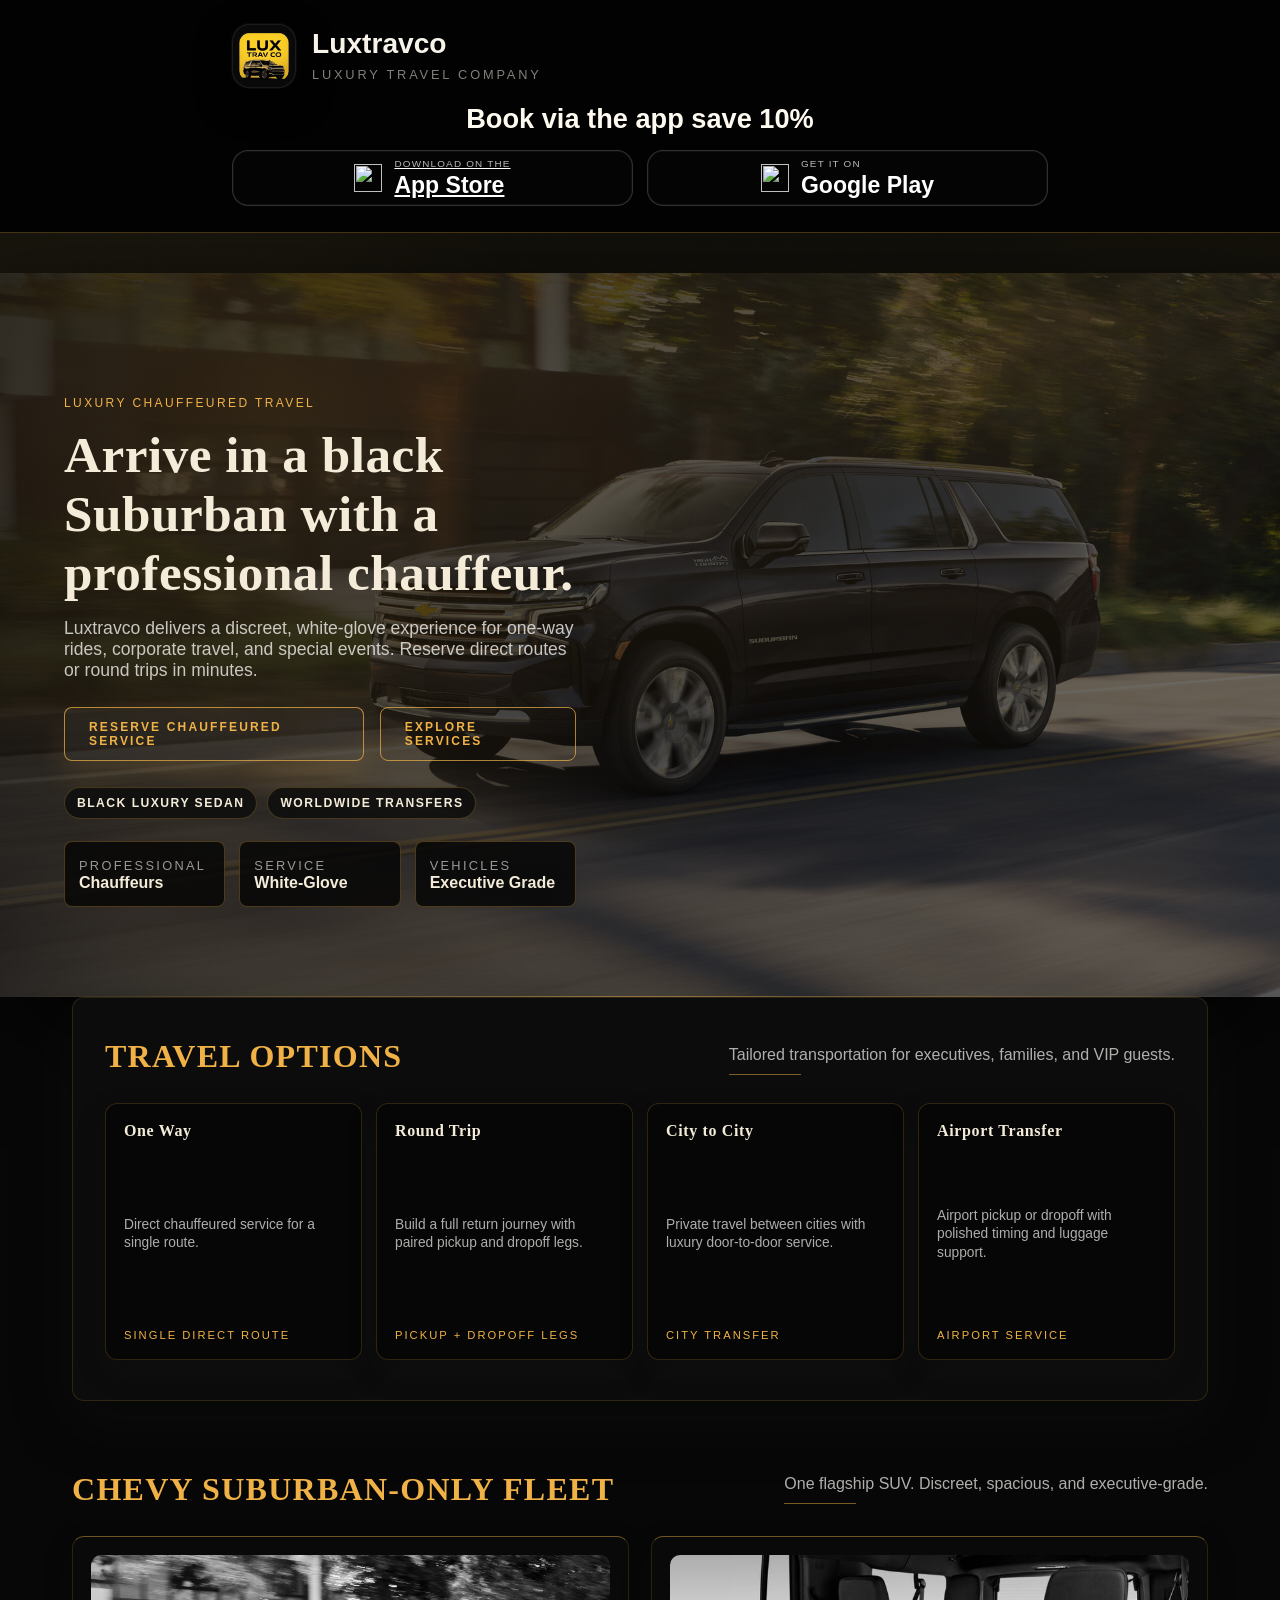
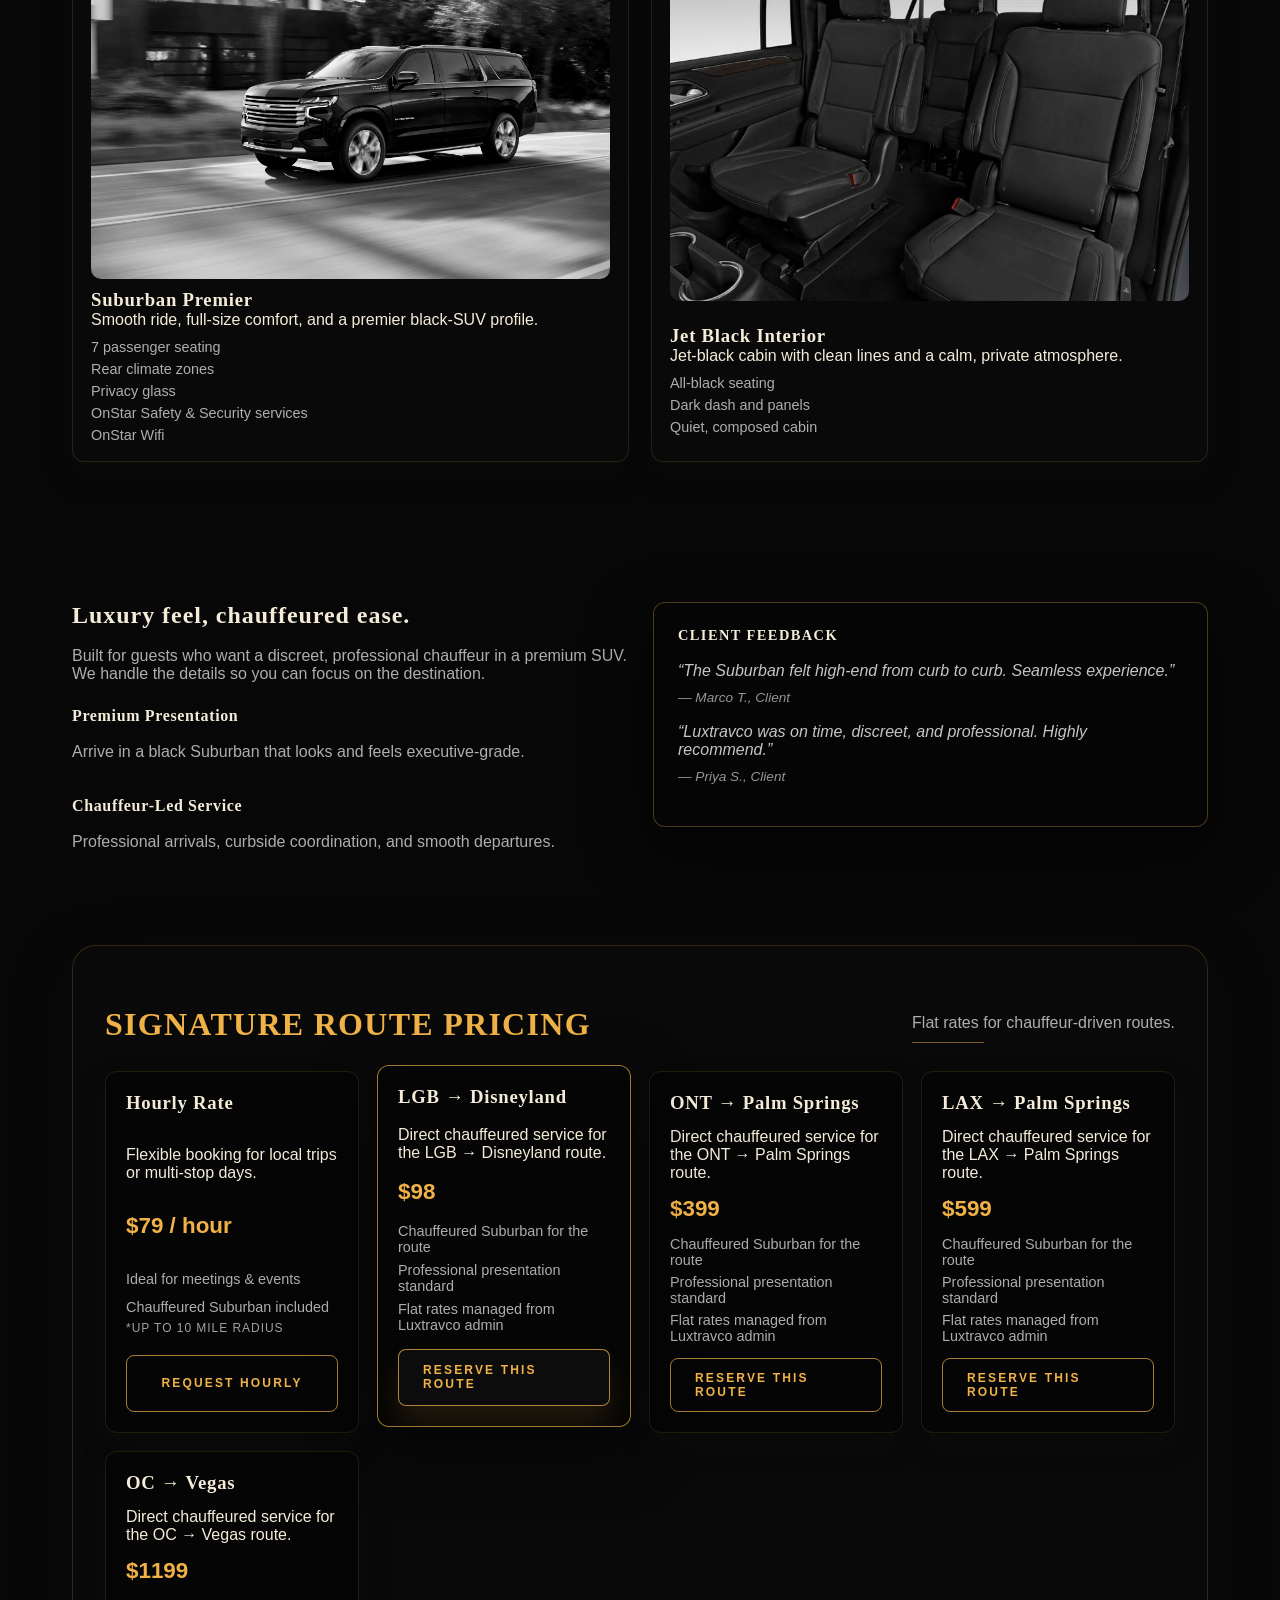
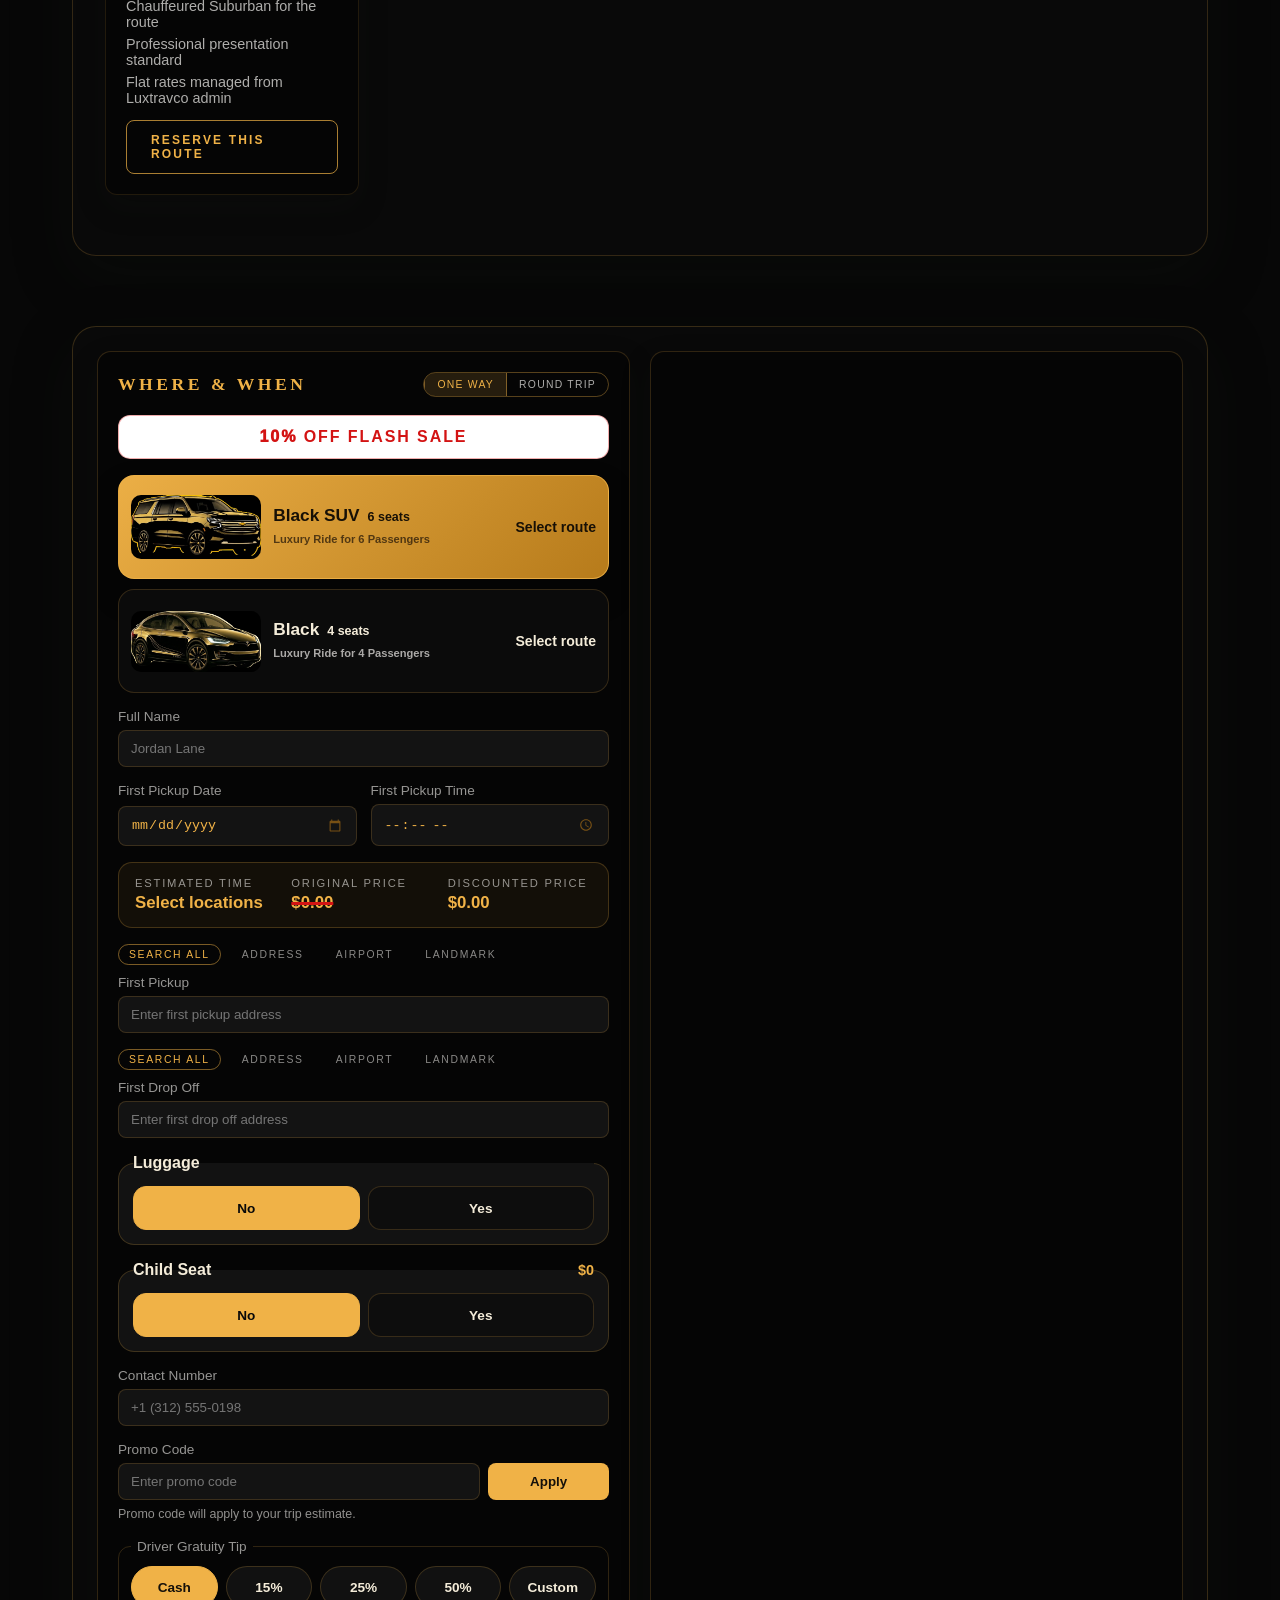
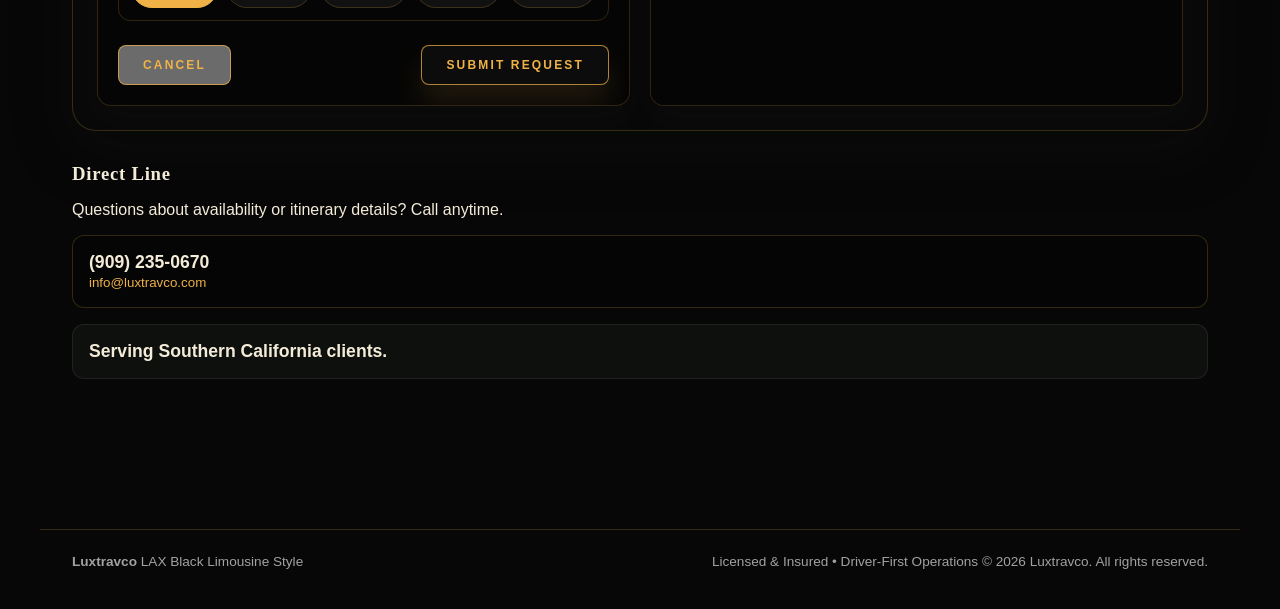
==== index.html @ 567271a4 "Add files via upload" ====
<!doctype html>
<html lang="en">
<head>
  <meta charset="utf-8" />
  <meta name="viewport" content="width=device-width, initial-scale=1" />
  <title>Luxtravco | Luxury Travel Company</title>
  <link rel="icon" type="image/png" href="logo.png" />
  <link rel="stylesheet" href="styles.css" />
  <script src="supabase-client.js"></script>
  <script>
    (function () {
      const params = new URLSearchParams(window.location.search);
      if (params.get('desktop') === '1') {
        sessionStorage.setItem('forceDesktop', '1');
        return;
      }
      if (sessionStorage.getItem('forceDesktop') === '1') {
        return;
      }
      const isMobile =
        (navigator.userAgentData && navigator.userAgentData.mobile) ||
        /Mobi|Android|iPhone|iPad|iPod|BlackBerry|IEMobile|Opera Mini/i.test(
          navigator.userAgent
        );
      const isSmall = window.matchMedia('(max-width: 900px)').matches;
      if (isMobile || isSmall) {
        const target = 'mobile.html' + window.location.hash;
        if (!window.location.pathname.endsWith('mobile.html')) {
          window.location.replace(target);
        }
      }
    })();
  </script>
</head>
<body>
  <div class="noise"></div>
  <div class="halo"></div>

  <header class="app-promo-header">
    <div class="app-promo-inner">
      <div class="app-brand">
        <img src="logo.png" alt="Luxtravco logo" class="app-brand-logo" />
        <div class="app-brand-copy">
          <strong>Luxtravco</strong>
          <span>Luxury Travel Company</span>
        </div>
      </div>
      <p class="app-promo-title">Book via the app save 10%</p>
      <div class="store-badges" aria-label="Download the Luxtravco app">
        <a class="store-badge" href="https://apps.apple.com/us/app/luxtravco/id6767897796" target="_blank" rel="noopener">
          <img class="store-icon-img" src="https://upload.wikimedia.org/wikipedia/commons/6/67/App_Store_%28iOS%29.svg" alt="" aria-hidden="true" />
          <span>
            <small>Download on the</small>
            <strong>App Store</strong>
          </span>
        </a>
        <span class="store-badge">
          <img class="store-icon-img" src="https://upload.wikimedia.org/wikipedia/commons/d/d0/Google_Play_Arrow_logo.svg" alt="" aria-hidden="true" />
          <span>
            <small>Get it on</small>
            <strong>Google Play</strong>
          </span>
        </span>
      </div>
    </div>
  </header>

  <main>
    <section class="hero reveal">
      <div class="hero-content">
        <span class="eyebrow">Luxury Chauffeured Travel</span>
        <h1>Arrive in a black Suburban with a professional chauffeur.</h1>
        <p class="lede">
          Luxtravco delivers a discreet, white‑glove experience for one-way rides,
          corporate travel, and special events. Reserve direct routes or round trips in minutes.
        </p>
        <div class="hero-cta">
          <a class="primary-btn" href="#book">Reserve Chauffeured Service</a>
          <a class="secondary-btn" href="#services">Explore Services</a>
        </div>
        <div class="hero-pills">
          <span class="hero-pill">Black luxury sedan</span>
          <span class="hero-pill">Worldwide transfers</span>
        </div>
        <div class="hero-metrics">
          <div>
            <span>Professional</span>
            <strong>Chauffeurs</strong>
          </div>
          <div>
            <span>Service</span>
            <strong>White‑Glove</strong>
          </div>
          <div>
            <span>Vehicles</span>
            <strong>Executive Grade</strong>
          </div>
        </div>
      </div>
    </section>

    <section id="services" class="section reveal services">
      <div class="section-header">
        <h2>Travel Options</h2>
        <p>Tailored transportation for executives, families, and VIP guests.</p>
      </div>
      <div class="service-grid">
        <article class="service-tile">
          <h3>One Way</h3>
          <p>Direct chauffeured service for a single route.</p>
          <span class="service-tag">Single direct route</span>
        </article>
        <article class="service-tile">
          <h3>Round Trip</h3>
          <p>Build a full return journey with paired pickup and dropoff legs.</p>
          <span class="service-tag">Pickup + dropoff legs</span>
        </article>
        <article class="service-tile">
          <h3>City to City</h3>
          <p>Private travel between cities with luxury door-to-door service.</p>
          <span class="service-tag">City transfer</span>
        </article>
        <article class="service-tile">
          <h3>Airport Transfer</h3>
          <p>Airport pickup or dropoff with polished timing and luggage support.</p>
          <span class="service-tag">Airport service</span>
        </article>
      </div>
    </section>

    <section id="fleet" class="section reveal fleet-showcase">
      <div class="section-header">
        <h2>Chevy Suburban‑Only Fleet</h2>
        <p>One flagship SUV. Discreet, spacious, and executive‑grade.</p>
      </div>
      <div class="fleet-grid">
        <article class="fleet-card suburban-card float slow">
          <img src="suburban-main.jpg" alt="2023 Chevy Suburban Premier" />
          <div>
            <h3>Suburban Premier</h3>
            <p>Smooth ride, full‑size comfort, and a premier black‑SUV profile.</p>
            <ul>
              <li>7 passenger seating</li>
              <li>Rear climate zones</li>
              <li>Privacy glass</li>
              <li>OnStar Safety &amp; Security services</li>
              <li>OnStar Wifi</li>
            </ul>
          </div>
        </article>
        <article class="fleet-card float">
          <img src="interior-black.jpg" alt="Jet black interior" class="no-filter" />
          <div>
            <h3>Jet Black Interior</h3>
            <p>Jet‑black cabin with clean lines and a calm, private atmosphere.</p>
            <ul>
              <li>All‑black seating</li>
              <li>Dark dash and panels</li>
              <li>Quiet, composed cabin</li>
            </ul>
          </div>
        </article>
      </div>
    </section>

    <section id="experience" class="section reveal experience">
      <div class="experience-text">
        <h2>Luxury feel, chauffeured ease.</h2>
        <p>
          Built for guests who want a discreet, professional chauffeur in a premium SUV.
          We handle the details so you can focus on the destination.
        </p>
        <div class="experience-points">
          <div>
            <h4>Premium Presentation</h4>
            <p>Arrive in a black Suburban that looks and feels executive‑grade.</p>
          </div>
          <div>
            <h4>Chauffeur‑Led Service</h4>
            <p>Professional arrivals, curbside coordination, and smooth departures.</p>
          </div>
        </div>
      </div>
      <div class="experience-panel">
        <h3>Client feedback</h3>
        <blockquote>
          “The Suburban felt high‑end from curb to curb. Seamless experience.”
          <span>— Marco T., Client</span>
        </blockquote>
        <blockquote>
          “Luxtravco was on time, discreet, and professional. Highly recommend.”
          <span>— Priya S., Client</span>
        </blockquote>
      </div>
    </section>

    <section id="pricing" class="section reveal pricing">
      <div class="section-header">
        <h2>Signature Route Pricing</h2>
        <p>Flat rates for chauffeur‑driven routes.</p>
      </div>
      <div class="pricing-grid">
        <div class="pricing-card">
          <h3>Hourly Rate</h3>
          <p>Flexible booking for local trips or multi‑stop days.</p>
          <span class="price" data-price-hourly>$79 / hour</span>
          <ul>
            <li>Ideal for meetings & events</li>
            <li>Chauffeured Suburban included</li>
            <small class="fine-print">*Up To 10 mile radius</small>
          </ul>
          <a
            class="secondary-btn"
            href="mailto:info@luxtravco.com?subject=Hourly%20Chauffeured%20Service&body=Hi%20Luxtravco%2C%0D%0A%0D%0AI%20would%20like%20to%20book%20the%20%2479%2Fhour%20chauffeured%20service.%0D%0ADate%2Ftime%3A%0D%0AEstimated%20hours%3A%0D%0APickup%20area%3A%0D%0AContact%20number%3A%0D%0A%0D%0AThanks!"
          >
            Request Hourly
          </a>
        </div>
        <div id="featured-route-list" class="pricing-routes-inline"></div>
      </div>
    </section>

    <section id="book" class="section reveal booking">
      <div class="booking-ui">
        <div class="booking-panels">
          <div class="booking-panel form-panel">
            <div class="panel-header">
              <h2>Where &amp; When</h2>
              <div class="mode-toggle">
                <button class="toggle active" type="button">One Way</button>
                <button class="toggle" type="button">Round Trip</button>
              </div>
            </div>
            <form class="booking-form booking-form-empire">
              <div class="flash-sale-banner"><strong>10%</strong> OFF FLASH SALE</div>
              <section class="vehicle-choice" aria-label="Vehicle">
                <input type="hidden" name="serviceType" id="service-type-select" value="Executive Black SUV" />
                <button class="vehicle-option active" type="button" data-service-type="Executive Black SUV">
                  <img src="assets/black-suv.png" alt="" />
                  <span class="vehicle-copy">
                    <strong>Black SUV <span class="vehicle-capacity" aria-label="6 passengers">6 seats</span></strong>
                    <small>Luxury Ride for 6 Passengers</small>
                  </span>
                  <span class="vehicle-price" data-vehicle-price="Executive Black SUV">Select route</span>
                </button>
                <button class="vehicle-option" type="button" data-service-type="Black Luxury Sedan">
                  <img src="assets/black-sedan.png" alt="" />
                  <span class="vehicle-copy">
                    <strong>Black <span class="vehicle-capacity" aria-label="4 passengers">4 seats</span></strong>
                    <small>Luxury Ride for 4 Passengers</small>
                  </span>
                  <span class="vehicle-price" data-vehicle-price="Black Luxury Sedan">Select route</span>
                </button>
              </section>
              <label>
                Full Name
                <input type="text" placeholder="Jordan Lane" name="fullName" />
              </label>
              <div class="field-row">
                <label>
                  First Pickup Date
                  <input type="date" name="pickupDate" />
                </label>
                <label>
                  First Pickup Time
                  <input type="time" name="pickupTime" />
                </label>
              </div>
              <div class="estimate-card">
                <div>
                  <span>Estimated Time</span>
                  <strong id="estimated-hours">Select locations</strong>
                </div>
                <div>
                  <span>Original Price</span>
                  <strong id="original-total" class="original-total">$0.00</strong>
                </div>
                <div>
                  <span>Discounted Price</span>
                  <strong id="estimated-total">$0.00</strong>
                </div>
              </div>
              <div class="location-stack">
                <div class="location-block">
                  <div class="location-tabs" role="tablist" aria-label="Pickup location type">
                    <button class="location-tab active" type="button" data-type="all">Search All</button>
                    <button class="location-tab" type="button" data-type="address">Address</button>
                    <button class="location-tab" type="button" data-type="airport">Airport</button>
                    <button class="location-tab" type="button" data-type="poi">Landmark</button>
                  </div>
                  <label class="autocomplete-field">
                    First Pickup
                    <input
                      type="text"
                      placeholder="Enter first pickup address"
                      name="pickupLocation"
                      data-autocomplete="pickup"
                      data-location-type="all"
                      data-route-point="pickup" data-next-focus="dropoffLocation"
                    />
                  </label>
                </div>
                <div class="location-block">
                  <div class="location-tabs" role="tablist" aria-label="Dropoff location type">
                    <button class="location-tab active" type="button" data-type="all">Search All</button>
                    <button class="location-tab" type="button" data-type="address">Address</button>
                    <button class="location-tab" type="button" data-type="airport">Airport</button>
                    <button class="location-tab" type="button" data-type="poi">Landmark</button>
                  </div>
                  <label class="autocomplete-field">
                    First Drop Off
                    <input
                      type="text"
                      placeholder="Enter first drop off address"
                      name="dropoffLocation"
                      data-autocomplete="dropoff"
                      data-location-type="all"
                      data-route-point="dropoff"
                    />
                  </label>
                </div>
              </div>
              <div class="roundtrip-stops hourly-only" id="roundtrip-stops"></div>
              <button class="add-stop hourly-only" type="button" data-action="add-stop">+ Add Stop</button>
              <fieldset class="addon-field">
                <legend>Luggage</legend>
                <div class="child-seat-toggle">
                  <label>
                    <input type="radio" name="hasPassengerLuggage" value="no" checked />
                    <span>No</span>
                  </label>
                  <label>
                    <input type="radio" name="hasPassengerLuggage" value="yes" />
                    <span>Yes</span>
                  </label>
                </div>
                <div data-passenger-luggage-counters hidden>
                  <div class="count-row">
                    <label>
                      Travelers
                      <input type="number" min="1" max="6" value="1" name="travelers" />
                    </label>
                    <label>
                      Carry-On
                      <input type="number" min="0" max="6" value="0" name="carryOnBags" />
                    </label>
                    <label>
                      Checked Bags
                      <input type="number" min="0" max="4" value="0" name="checkedBags" />
                    </label>
                    <label>
                      Oversize
                      <input type="number" min="0" max="4" value="0" name="oversizedBags" />
                    </label>
                  </div>
                  <p class="luggage-note" data-luggage-note>SUV luggage max: 6 carry-on, or 4 checked + 2 carry-on.</p>
                </div>
              </fieldset>
              <fieldset class="addon-field">
                <legend>
                  Child Seat
                  <strong data-addons-total>$0</strong>
                </legend>
                <input type="hidden" value="0" name="forwardFacingSeats" />
                <input type="hidden" value="0" name="boosterSeats" />
                <div class="child-seat-toggle">
                  <label>
                    <input type="radio" name="hasChildSeats" value="no" checked />
                    <span>No</span>
                  </label>
                  <label>
                    <input type="radio" name="hasChildSeats" value="yes" />
                    <span>Yes</span>
                  </label>
                </div>
                <div class="child-seat-counters" data-child-seat-counters hidden>
                  <div class="addon-row">
                    <div>
                      <strong>Forward-Facing Seat</strong>
                      <span>$10 each</span>
                    </div>
                    <input type="number" min="0" max="2" value="0" data-seat-counter="forward" />
                  </div>
                  <div class="addon-row">
                    <div>
                      <strong>Booster Seat</strong>
                      <span>$10 each</span>
                    </div>
                    <input type="number" min="0" max="2" value="0" data-seat-counter="booster" />
                  </div>
                </div>
              </fieldset>
              <label>
                Contact Number
                <input type="text" placeholder="+1 (312) 555-0198" name="contactNumber" />
              </label>
              <label class="promo-code-field">
                Promo Code
                <span class="promo-code-row">
                  <input type="text" placeholder="Enter promo code" name="promoCode" autocomplete="off" />
                  <button type="button" data-action="apply-promo">Apply</button>
                </span>
                <small id="promo-status">Promo code will apply to your trip estimate.</small>
              </label>
              <fieldset class="gratuity-field">
                <legend>Driver Gratuity Tip</legend>
                <div class="gratuity-options">
                  <label>
                    <input type="radio" name="gratuityPercent" value="0" checked />
                    <span>Cash</span>
                  </label>
                  <label>
                    <input type="radio" name="gratuityPercent" value="15" />
                    <span>15%</span>
                  </label>
                  <label>
                    <input type="radio" name="gratuityPercent" value="25" />
                    <span>25%</span>
                  </label>
                  <label>
                    <input type="radio" name="gratuityPercent" value="50" />
                    <span>50%</span>
                  </label>
                  <label>
                    <input type="radio" name="gratuityPercent" value="custom" />
                    <span>Custom</span>
                  </label>
                </div>
                <input class="custom-gratuity-input" type="number" min="15" max="100" step="1" name="customGratuityPercent" placeholder="Custom tip % (min 15)" />
              </fieldset>
              <div class="action-row">
                <button class="secondary-btn" type="reset">Cancel</button>
                <button class="primary-btn" type="button" data-action="email-form">
                  Submit Request
                </button>
              </div>
            </form>
          </div>
          <div class="booking-panel map-panel">
            <div class="map-header">Create New Inquiry (One Way)</div>
            <div class="map-body">
              <div id="booking-map" class="booking-map" aria-label="Map preview"></div>
              <div class="map-fallback">Map preview will appear after locations are entered.</div>
            </div>
          </div>
        </div>
      </div>
      <div class="booking-info">
        <h3>Direct Line</h3>
        <p>Questions about availability or itinerary details? Call anytime.</p>
        <div class="contact-card">
          <span>(909) 235‑0670</span>
          <small>
            <a href="mailto:info@luxtravco.com">info@luxtravco.com</a>
          </small>
        </div>
        <div class="contact-card subtle">
          <span>Serving Southern California clients.</span>
        </div>
      </div>
    </section>
  </main>

  <footer class="site-footer">
    <div>
      <strong>Luxtravco</strong>
      <span>LAX Black Limousine Style</span>
    </div>
    <div>
      <span>Licensed & Insured • Driver‑First Operations</span>
      <span>© 2026 Luxtravco. All rights reserved.</span>
    </div>
  </footer>
  <link
    rel="stylesheet"
    href="https://unpkg.com/maplibre-gl@4.7.1/dist/maplibre-gl.css"
  />
  <script src="https://unpkg.com/maplibre-gl@4.7.1/dist/maplibre-gl.js"></script>
  <script src="script.js"></script>
  <script>
    (function () {
      const returnBtn = document.getElementById('return-mobile');
      if (!returnBtn) return;
      if (sessionStorage.getItem('forceDesktop') === '1') {
        returnBtn.style.display = 'inline-flex';
        returnBtn.addEventListener('click', () => {
          sessionStorage.removeItem('forceDesktop');
        });
      }
    })();
  </script>
</body>
</html>
---- styles.css ----
:root {
  --sage: #e0b24a;
  --sage-dark: #b37a18;
  --mist: #f4ecd9;
  --charcoal: #0b0a08;
  --charcoal-soft: #17130f;
  --burgundy: #22160c;
  --gold: #f0b247;
  --glow: rgba(240, 178, 71, 0.45);
  --olive: #e0b24a;
  --olive-soft: #f6dd9a;
  --limo-line: rgba(240, 178, 71, 0.5);
  --glass: rgba(255, 255, 255, 0.03);
  --ember: rgba(255, 164, 66, 0.22);
  --oil: rgba(10, 7, 4, 0.85);
  --soot: rgba(6, 5, 4, 0.8);
  --radius-lg: 24px;
  --radius-md: 16px;
  --radius-sm: 10px;
  --shadow: 0 20px 60px rgba(16, 22, 16, 0.25);
  --shadow-soft: 0 12px 30px rgba(16, 22, 16, 0.18);
  --max-width: 1200px;
  --page-bg: #070707;
}

html {
  color-scheme: dark;
  width: 100%;
  max-width: 100%;
  overflow-x: clip;
}

* {
  box-sizing: border-box;
  margin: 0;
  padding: 0;
}

body {
  font-family: "Avenir Next", "Helvetica Neue", Arial, sans-serif;
  background: var(--page-bg);
  color: var(--mist);
  min-height: 100vh;
  scroll-behavior: smooth;
  width: 100%;
  max-width: 100%;
  overflow-x: hidden;
}

img,
svg,
video,
canvas,
iframe {
  max-width: 100%;
}

h1, h2, h3, h4 {
  font-family: "Times New Roman", "Georgia", serif;
  letter-spacing: 0.04em;
}

.halo {
  position: fixed;
  inset: -20%;
  background: radial-gradient(circle at 20% 10%, rgba(214, 180, 81, 0.18), transparent 50%),
    radial-gradient(circle at 80% 20%, rgba(214, 180, 81, 0.12), transparent 40%);
  opacity: 0.7;
  pointer-events: none;
  animation: sweep 16s ease-in-out infinite alternate;
}

.noise {
  position: fixed;
  inset: 0;
  background-image: url("data:image/svg+xml,%3Csvg xmlns='http://www.w3.org/2000/svg' width='160' height='160' viewBox='0 0 160 160'%3E%3Cfilter id='n'%3E%3CfeTurbulence type='fractalNoise' baseFrequency='0.8' numOctaves='2' stitchTiles='stitch'/%3E%3C/filter%3E%3Crect width='160' height='160' filter='url(%23n)' opacity='0.08'/%3E%3C/svg%3E");
  pointer-events: none;
  mix-blend-mode: soft-light;
}

.utility-bar {
  display: flex;
  justify-content: space-between;
  align-items: center;
  gap: 16px;
  padding: 10px 64px;
  font-size: 0.7rem;
  letter-spacing: 0.2em;
  text-transform: uppercase;
  color: rgba(247, 245, 242, 0.65);
  border-bottom: 1px solid rgba(240, 178, 71, 0.2);
  background: rgba(6, 6, 6, 0.95);
  position: relative;
  z-index: 5;
}

.utility-bar span:last-child {
  color: rgba(247, 245, 242, 0.85);
}

.app-promo-header {
  position: relative;
  z-index: 10;
  background: #020202;
  border-bottom: 1px solid rgba(240, 178, 71, 0.28);
}

.app-promo-inner {
  width: min(100%, 880px);
  margin: 0 auto;
  padding: 24px 32px 26px;
  display: grid;
  gap: 16px;
}

.app-brand {
  display: flex;
  align-items: center;
  gap: 16px;
}

.app-brand-logo {
  width: 64px;
  height: 64px;
  border-radius: 18px;
  object-fit: contain;
  padding: 6px;
  background: #090909;
  border: 1px solid rgba(255, 255, 255, 0.08);
  box-shadow: 0 0 0 1px rgba(255, 255, 255, 0.04), 0 14px 34px rgba(0, 0, 0, 0.5);
}

.app-brand-copy strong {
  display: block;
  color: #f7f3e8;
  font-size: clamp(1.35rem, 2.2vw, 1.8rem);
  line-height: 1;
  letter-spacing: 0;
  font-weight: 800;
}

.app-brand-copy span {
  display: block;
  margin-top: 8px;
  color: rgba(247, 243, 232, 0.52);
  font-size: clamp(0.68rem, 1vw, 0.86rem);
  letter-spacing: 0.22em;
  text-transform: uppercase;
}

.app-promo-title {
  margin: 0;
  text-align: center;
  color: #fffaf0;
  font-size: clamp(1.18rem, 2.4vw, 1.7rem);
  line-height: 1.1;
  font-weight: 800;
}

.store-badges {
  display: grid;
  grid-template-columns: repeat(2, minmax(180px, 1fr));
  gap: 14px;
}

.store-badge {
  min-height: 56px;
  border-radius: 16px;
  border: 1px solid rgba(255, 255, 255, 0.18);
  background: #040404;
  color: #fff;
  display: flex;
  align-items: center;
  justify-content: center;
  gap: 12px;
  box-shadow: inset 0 0 0 1px rgba(255, 255, 255, 0.04);
}

.store-badge small,
.store-badge strong {
  display: block;
  line-height: 1;
}

.store-badge small {
  margin-bottom: 5px;
  color: rgba(255, 255, 255, 0.72);
  font-size: 0.62rem;
  letter-spacing: 0.12em;
  text-transform: uppercase;
}

.store-badge strong {
  font-size: clamp(1.05rem, 1.8vw, 1.45rem);
  letter-spacing: 0;
  font-weight: 800;
}

.store-icon-img {
  width: 28px;
  height: 28px;
  flex: 0 0 auto;
  object-fit: contain;
}

.site-header {
  width: 100%;
  margin: 0;
  padding: 16px 64px;
  display: flex;
  align-items: center;
  justify-content: space-between;
  gap: 20px;
  animation: fadeDown 0.9s ease both;
  border-bottom: 1px solid rgba(240, 178, 71, 0.2);
  position: sticky;
  top: 0;
  z-index: 15;
  background: rgba(6, 6, 6, 0.92);
  backdrop-filter: blur(8px);
}

.header-actions {
  display: flex;
  align-items: center;
  gap: 12px;
  flex-wrap: wrap;
}

.return-mobile {
  display: none;
}

.brand {
  display: flex;
  align-items: center;
  gap: 16px;
}

.brand-logo {
  width: 68px;
  min-width: 68px;
  height: 68px;
  border-radius: 18px;
  object-fit: contain;
  background: #070707;
  padding: 6px;
  box-shadow: var(--shadow-soft);
  border: 1px solid rgba(255, 255, 255, 0.08);
}

.brand-text span {
  display: block;
  font-size: 1.2rem;
  font-weight: 700;
  letter-spacing: 0.18em;
  text-transform: uppercase;
  color: var(--mist);
}

.brand-text small {
  color: rgba(247, 245, 242, 0.7);
  letter-spacing: 0.2em;
  text-transform: uppercase;
  font-size: 0.7rem;
}

.site-nav {
  display: flex;
  gap: 20px;
  font-size: 0.8rem;
  text-transform: uppercase;
  letter-spacing: 0.18em;
}

.site-nav a {
  color: rgba(247, 245, 242, 0.8);
  text-decoration: none;
  position: relative;
  padding-bottom: 6px;
}

.site-nav a::after {
  content: "";
  position: absolute;
  left: 0;
  bottom: 0;
  width: 0;
  height: 2px;
  background: var(--sage);
  transition: width 0.3s ease;
}

.site-nav a:hover::after {
  width: 100%;
}

.ghost-btn {
  background: transparent;
  border: 1px solid rgba(240, 178, 71, 0.5);
  color: var(--gold);
  padding: 12px 18px;
  border-radius: 8px;
  font-weight: 600;
  display: inline-flex;
  align-items: center;
  justify-content: center;
  text-decoration: none;
  cursor: pointer;
}

main {
  max-width: var(--max-width);
  margin: 0 auto;
  padding: 40px 32px 80px;
  min-width: 0;
}

.hero {
  display: grid;
  grid-template-columns: 1fr;
  gap: 40px;
  align-items: center;
  padding: 120px 0 90px;
  position: relative;
  overflow: hidden;
  border-radius: 0;
  min-height: 70vh;
  background-image: linear-gradient(120deg, rgba(6, 6, 6, 0.88), rgba(6, 6, 6, 0.55)),
    url("suburban-main.jpg");
  background-size: cover;
  background-position: center;
  box-shadow: 0 30px 80px rgba(0, 0, 0, 0.6);
  margin: 0 calc(50% - 50vw);
  max-width: 100vw;
}

.hero::before {
  content: "";
  position: absolute;
  inset: 0;
  background: radial-gradient(circle at 20% 20%, rgba(240, 178, 71, 0.15), transparent 55%),
    radial-gradient(circle at 80% 10%, rgba(240, 178, 71, 0.12), transparent 45%);
  pointer-events: none;
}

.hero::after {
  content: "";
  position: absolute;
  left: 0;
  bottom: 0;
  width: 100%;
  height: 1px;
  background: linear-gradient(90deg, transparent, var(--limo-line), transparent);
}

.hero-content h1 {
  font-size: clamp(2.8rem, 4vw, 4rem);
  margin: 14px 0 16px;
  letter-spacing: 0.01em;
}

.hero-content {
  max-width: 640px;
  padding: 0 64px;
  position: relative;
  z-index: 1;
}

.tag {
  display: inline-flex;
  align-items: center;
  gap: 8px;
  padding: 6px 12px;
  border-radius: 999px;
  background: var(--olive);
  border: 1px solid rgba(0, 0, 0, 0.15);
  color: #0b0b0b;
  font-size: 0.75rem;
  letter-spacing: 0.08em;
  text-transform: uppercase;
}

.eyebrow {
  text-transform: uppercase;
  letter-spacing: 0.2em;
  font-size: 0.75rem;
  color: var(--gold);
}

.lede {
  color: rgba(247, 245, 242, 0.78);
  font-size: 1.1rem;
  max-width: 520px;
}

.hero-cta {
  display: flex;
  gap: 16px;
  margin: 26px 0;
}

.primary-btn,
.secondary-btn {
  text-decoration: none;
  padding: 12px 24px;
  border-radius: 8px;
  font-weight: 600;
  display: inline-flex;
  align-items: center;
  justify-content: center;
  text-transform: uppercase;
  letter-spacing: 0.18em;
  font-size: 0.75rem;
}

.primary-btn {
  background: rgba(255, 255, 255, 0.03);
  color: var(--gold);
  border: 1px solid rgba(240, 178, 71, 0.72);
  box-shadow: 0 18px 30px rgba(240, 178, 71, 0.12);
  transition: transform 0.3s ease, box-shadow 0.3s ease;
}

.secondary-btn {
  border: 1px solid rgba(240, 178, 71, 0.7);
  color: var(--gold);
  transition: transform 0.3s ease, border 0.3s ease, color 0.3s ease;
}

.hero-pills {
  display: flex;
  gap: 10px;
  flex-wrap: wrap;
  margin: 8px 0 6px;
}

.hero-pill {
  display: inline-flex;
  align-items: center;
  padding: 8px 12px;
  border-radius: 999px;
  border: 1px solid rgba(240, 178, 71, 0.24);
  background: rgba(14, 14, 14, 0.88);
  color: var(--mist);
  font-size: 0.76rem;
  font-weight: 600;
  letter-spacing: 0.12em;
  text-transform: uppercase;
}

.primary-btn:hover,
.secondary-btn:hover,
.ghost-btn:hover {
  transform: translateY(-2px) scale(1.01);
}

.pricing-routes-inline {
  display: contents;
}

.trust-row {
  display: grid;
  grid-template-columns: repeat(auto-fit, minmax(160px, 1fr));
  gap: 16px;
  margin-top: 18px;
}

.hero-metrics {
  display: grid;
  grid-template-columns: repeat(auto-fit, minmax(160px, 1fr));
  gap: 14px;
  margin-top: 22px;
}

.hero-metrics div {
  padding: 14px;
  border-radius: 8px;
  border: 1px solid rgba(240, 178, 71, 0.28);
  background: rgba(6, 6, 6, 0.85);
}

.hero-metrics span {
  color: rgba(247, 245, 242, 0.6);
  font-size: 0.8rem;
  text-transform: uppercase;
  letter-spacing: 0.18em;
}

.trust-row div {
  background: rgba(255, 255, 255, 0.04);
  padding: 14px;
  border-radius: 8px;
  border: 1px solid rgba(255, 255, 255, 0.06);
}

.trust-row strong {
  display: block;
}

.trust-row span {
  color: rgba(247, 245, 242, 0.65);
  font-size: 0.85rem;
}

.hero-media {
  display: grid;
  gap: 20px;
}

.media-card {
  background: var(--glass);
  border-radius: 12px;
  padding: 16px;
  box-shadow: var(--shadow);
  border: 1px solid rgba(255, 255, 255, 0.08);
  transition: transform 0.4s ease, box-shadow 0.4s ease;
}

.media-card img {
  width: 100%;
  border-radius: 10px;
  display: block;
}

.media-card:hover {
  transform: translateY(-6px);
  box-shadow: 0 24px 60px rgba(0, 0, 0, 0.55);
}

.media-card span {
  display: block;
  margin-top: 10px;
  color: rgba(247, 245, 242, 0.7);
}

.media-card.alt {
  border: 1px solid var(--limo-line);
}

.section {
  padding: 70px 0;
}

.section.light {
  background: var(--olive-soft);
  color: #121212;
  border-radius: 12px;
  padding: 50px 32px;
  box-shadow: inset 0 0 0 1px rgba(0, 0, 0, 0.08);
}

.section.light .section-header p,
.section.light p {
  color: rgba(18, 18, 18, 0.75);
}

.section.light .secondary-btn {
  color: #0b0b0b;
  border-color: #0b0b0b;
}

.section-header {
  display: flex;
  justify-content: space-between;
  align-items: flex-end;
  flex-wrap: wrap;
  gap: 16px;
  margin-bottom: 28px;
}

.section-header h2 {
  font-size: clamp(2rem, 2.4vw, 2.8rem);
  text-transform: uppercase;
  color: var(--gold);
}

.section-header p {
  color: rgba(247, 245, 242, 0.7);
  max-width: 460px;
}

.section-header p::after {
  content: "";
  display: block;
  width: 72px;
  height: 1px;
  margin-top: 10px;
  background: var(--limo-line);
}

.services {
  background: rgba(10, 10, 10, 0.85);
  border-radius: var(--radius-lg);
  overflow: hidden;
  padding: 60px 32px;
  border: 1px solid rgba(240, 178, 71, 0.15);
  box-shadow: var(--shadow);
}

.service-grid {
  display: grid;
  gap: 14px;
  grid-template-columns: repeat(4, minmax(0, 1fr));
}

.service-tile {
  background: rgba(6, 6, 6, 0.9);
  border-radius: 12px;
  overflow: hidden;
  padding: 18px;
  border: 1px solid rgba(240, 178, 71, 0.18);
  box-shadow: var(--shadow-soft);
  display: flex;
  flex-direction: column;
  justify-content: space-between;
  gap: 10px;
  aspect-ratio: 1 / 1;
}

.service-tile h3 {
  font-size: clamp(1rem, 1.2vw, 1.2rem);
  letter-spacing: 0.04em;
}

.service-tile p {
  color: rgba(247, 245, 242, 0.7);
  font-size: 0.86rem;
  line-height: 1.35;
}

.service-tag {
  font-size: 0.7rem;
  letter-spacing: 0.18em;
  text-transform: uppercase;
  color: var(--gold);
}

@media (max-width: 900px) {
  .service-grid {
    grid-template-columns: repeat(2, minmax(0, 1fr));
  }
}

.fleet-showcase .section-header {
  align-items: center;
}

.fleet-grid {
  display: grid;
  gap: 22px;
  grid-template-columns: repeat(auto-fit, minmax(260px, 1fr));
}

.fleet-card {
  background: rgba(10, 10, 10, 0.92);
  border-radius: 12px;
  overflow: hidden;
  padding: 18px;
  display: grid;
  gap: 16px;
  border: 1px solid rgba(240, 178, 71, 0.15);
  border-top: 1px solid rgba(240, 178, 71, 0.45);
  box-shadow: var(--shadow-soft);
  transition: transform 0.4s ease, box-shadow 0.4s ease;
  color: var(--mist);
}

.section.light .fleet-card {
  color: #f7f6f1;
}

.section.light .fleet-card p,
.section.light .fleet-card li {
  color: rgba(247, 246, 241, 0.78);
}

.fleet-card img {
  width: 100%;
  border-radius: 10px;
}

.media-card img,
.fleet-card img {
  filter: grayscale(100%) contrast(1.15) brightness(0.95);
}

.no-filter {
  filter: none !important;
}

.fleet-card:hover {
  transform: translateY(-6px);
  box-shadow: 0 24px 60px rgba(0, 0, 0, 0.5);
}

.fleet-card.suburban-card {
  gap: 10px;
}

.fleet-card ul {
  list-style: none;
  display: grid;
  gap: 6px;
  color: rgba(247, 245, 242, 0.7);
  font-size: 0.9rem;
  margin-top: 10px;
}

.services {
  background: rgba(15, 15, 15, 0.75);
  border-radius: 12px;
  overflow: hidden;
  padding: 40px 32px;
}

.service-cards {
  display: grid;
  gap: 18px;
  grid-template-columns: repeat(auto-fit, minmax(200px, 1fr));
}

.service-card {
  background: rgba(12, 12, 12, 0.8);
  padding: 18px;
  border-radius: 12px;
  overflow: hidden;
  border: 1px solid rgba(255, 255, 255, 0.05);
  transition: transform 0.3s ease, border 0.3s ease;
}

.service-card:hover {
  transform: translateY(-4px);
  border-color: rgba(255, 255, 255, 0.2);
}

.pricing {
  background: rgba(10, 10, 10, 0.9);
  border-radius: var(--radius-lg);
  overflow: hidden;
  padding: 60px 32px;
  border: 1px solid rgba(240, 178, 71, 0.18);
  box-shadow: var(--shadow);
}

.pricing-grid {
  display: grid;
  gap: 18px;
  grid-template-columns: repeat(auto-fit, minmax(220px, 1fr));
}

.pricing-card {
  background: rgba(6, 6, 6, 0.95);
  border-radius: 12px;
  overflow: hidden;
  padding: 20px;
  border: 1px solid rgba(240, 178, 71, 0.12);
  display: grid;
  gap: 14px;
  box-shadow: var(--shadow-soft);
  color: var(--mist);
}

.section.light .pricing-card {
  color: #f7f6f1;
}

.section.light .pricing-card p,
.section.light .pricing-card li {
  color: rgba(247, 246, 241, 0.78);
}

.pricing-card .price {
  font-size: 1.4rem;
  font-weight: 600;
  color: var(--gold);
}

.pricing-card-promo {
  width: 100%;
  height: auto;
  object-fit: contain;
  border-radius: 10px;
  border: 1px solid rgba(240, 178, 71, 0.18);
  background: rgba(0, 0, 0, 0.28);
}

.pricing-card .fine-print {
  font-size: 0.75rem;
  letter-spacing: 0.08em;
  text-transform: uppercase;
  color: rgba(247, 245, 242, 0.65);
  margin-top: -6px;
}

.pricing-card ul {
  list-style: none;
  display: grid;
  gap: 6px;
  color: rgba(247, 245, 242, 0.7);
  font-size: 0.9rem;
}

.pricing-card.featured {
  border: 1px solid rgba(240, 178, 71, 0.65);
  box-shadow: 0 22px 60px rgba(0, 0, 0, 0.6);
  transform: translateY(-6px);
}

.service-card h3 {
  margin-bottom: 10px;
}

.experience {
  display: grid;
  gap: 26px;
  grid-template-columns: repeat(auto-fit, minmax(260px, 1fr));
  align-items: start;
}

.experience-text p {
  color: rgba(247, 245, 242, 0.7);
  margin: 18px 0 24px;
}

.experience-points {
  display: grid;
  gap: 12px;
}

.experience-panel {
  background: rgba(6, 6, 6, 0.92);
  border-radius: 12px;
  overflow: hidden;
  padding: 24px;
  border: 1px solid rgba(240, 178, 71, 0.3);
  box-shadow: 0 24px 60px rgba(0, 0, 0, 0.55);
}

.experience-panel h3 {
  text-transform: uppercase;
  letter-spacing: 0.1em;
  font-size: 0.9rem;
}

.experience-panel blockquote {
  color: rgba(247, 245, 242, 0.8);
  margin: 18px 0;
  font-style: italic;
}

.experience-panel span {
  display: block;
  margin-top: 10px;
  font-size: 0.85rem;
  color: rgba(247, 245, 242, 0.6);
}

.booking {
  display: grid;
  gap: 32px;
}

.booking-ui {
  background: rgba(10, 10, 10, 0.9);
  border-radius: var(--radius-lg);
  overflow: hidden;
  border: 1px solid rgba(240, 178, 71, 0.2);
  box-shadow: var(--shadow);
  padding: 24px;
  min-width: 0;
}

.booking-panels {
  display: grid;
  gap: 20px;
  grid-template-columns: repeat(auto-fit, minmax(280px, 1fr));
  min-width: 0;
}

.booking-panel {
  background: rgba(6, 6, 6, 0.92);
  border-radius: 14px;
  overflow: hidden;
  border: 1px solid rgba(240, 178, 71, 0.18);
  box-shadow: var(--shadow-soft);
  padding: 20px;
  display: flex;
  flex-direction: column;
  min-width: 0;
}

.panel-header {
  display: flex;
  align-items: center;
  justify-content: space-between;
  gap: 16px;
  margin-bottom: 18px;
}

.panel-header h2 {
  font-size: 1.1rem;
  text-transform: uppercase;
  letter-spacing: 0.2em;
  color: var(--gold);
}

.mode-toggle {
  display: inline-flex;
  border: 1px solid rgba(240, 178, 71, 0.35);
  border-radius: 999px;
  overflow: hidden;
}

.mode-toggle .toggle {
  background: transparent;
  color: rgba(247, 245, 242, 0.7);
  border: none;
  padding: 6px 12px;
  text-transform: uppercase;
  letter-spacing: 0.12em;
  font-size: 0.65rem;
  cursor: pointer;
}

.mode-toggle .toggle.active {
  background: rgba(240, 178, 71, 0.14);
  color: var(--gold);
  border-left: 1px solid rgba(240, 178, 71, 0.45);
  border-right: 1px solid rgba(240, 178, 71, 0.45);
}

.booking-form {
  display: grid;
  gap: 16px;
}

.flash-sale-banner {
  width: 100%;
  border-radius: 12px;
  padding: 12px 14px;
  background: #fff;
  color: #d31313;
  text-align: center;
  font-weight: 900;
  letter-spacing: 0.12em;
  text-transform: uppercase;
  border: 1px solid rgba(211, 19, 19, 0.35);
}

.flash-sale-banner strong {
  font-weight: 1000;
}

.booking-auth-note {
  margin: 0;
  padding: 12px 14px;
  border-radius: 14px;
  border: 1px solid rgba(240, 178, 71, 0.2);
  background: rgba(240, 178, 71, 0.06);
  color: rgba(247, 245, 242, 0.82);
  font-size: 0.82rem;
  line-height: 1.5;
}

.booking-auth-note a {
  color: var(--gold);
  text-decoration: none;
  font-weight: 600;
}

.booking-form label {
  display: grid;
  gap: 6px;
  font-size: 0.85rem;
  color: rgba(247, 245, 242, 0.6);
}

.hourly-only {
  display: none;
}

body.booking-hourly .hourly-only {
  display: grid;
}

.estimate-card {
  display: grid;
  grid-template-columns: repeat(3, minmax(0, 1fr));
  gap: 12px;
  padding: 14px 16px;
  border: 1px solid rgba(240, 178, 71, 0.22);
  border-radius: 14px;
  background: rgba(240, 178, 71, 0.06);
  min-width: 0;
}

.estimate-card span {
  display: block;
  color: rgba(247, 245, 242, 0.58);
  font-size: 0.7rem;
  text-transform: uppercase;
  letter-spacing: 0.16em;
  margin-bottom: 4px;
}

.estimate-card strong {
  color: var(--gold);
  font-size: 1.05rem;
}

.estimate-card .original-total {
  color: var(--gold);
  text-decoration: line-through;
  text-decoration-color: #d31313;
  text-decoration-thickness: 3px;
}

.booking-form input,
.booking-form select,
.service-select-card select {
  background: rgba(255, 255, 255, 0.06);
  border: 1px solid rgba(240, 178, 71, 0.18);
  border-radius: 8px;
  padding: 10px 12px;
  color: var(--mist);
  width: 100%;
  min-width: 0;
}

.gratuity-field {
  display: grid;
  gap: 10px;
  border: 1px solid rgba(240, 178, 71, 0.18);
  border-radius: 12px;
  padding: 12px;
  margin: 0;
}

.gratuity-field legend {
  padding: 0 6px;
  color: rgba(247, 245, 242, 0.6);
  font-size: 0.85rem;
}

.gratuity-options {
  display: grid;
  grid-template-columns: repeat(5, minmax(0, 1fr));
  gap: 8px;
}

.gratuity-options label {
  display: block;
}

.gratuity-options input {
  position: absolute;
  opacity: 0;
  pointer-events: none;
}

.gratuity-options span {
  display: grid;
  place-items: center;
  min-height: 42px;
  border-radius: 999px;
  border: 1px solid rgba(240, 178, 71, 0.2);
  background: rgba(255, 255, 255, 0.05);
  color: var(--mist);
  font-weight: 800;
}

.gratuity-options small {
  display: block;
  font-size: 0.56rem;
  line-height: 1;
  opacity: 0.72;
}

.gratuity-options input:checked + span {
  background: var(--gold);
  color: #15100a;
  border-color: var(--gold);
}

.custom-gratuity-input {
  display: none;
}

.gratuity-field.is-custom .custom-gratuity-input {
  display: block;
}

.promo-code-field {
  display: grid;
  gap: 8px;
}

.promo-code-row {
  display: grid;
  grid-template-columns: minmax(0, 3fr) minmax(86px, 1fr);
  gap: 8px;
}

.promo-code-row input {
  margin: 0;
}

.promo-code-row button {
  border: 1px solid rgba(240, 178, 71, 0.3);
  border-radius: 8px;
  background: var(--gold);
  color: #15100a;
  font-weight: 900;
  cursor: pointer;
}

.promo-code-field small {
  color: rgba(247, 245, 242, 0.58);
  font-size: 0.78rem;
  line-height: 1.35;
}

.promo-code-field.is-applied input,
.promo-code-field.is-applied button {
  border-color: rgba(240, 178, 71, 0.75);
  background: rgba(255, 255, 255, 0.12);
  color: var(--mist);
}

.promo-code-field.is-applied small {
  color: var(--gold);
}

.service-select-card {
  display: grid;
  gap: 8px;
  padding: 16px;
  border: 1px solid rgba(240, 178, 71, 0.24);
  border-radius: 16px;
  background: rgba(240, 178, 71, 0.08);
  color: var(--gold);
  font-size: 0.78rem;
  text-transform: uppercase;
  letter-spacing: 0.16em;
  min-width: 0;
}

.service-select-card select {
  font-size: 1.15rem;
  font-weight: 700;
  color: var(--gold);
  background: rgba(0, 0, 0, 0.32);
}

.booking-form input[type="date"],
.booking-form input[type="time"] {
  color-scheme: dark;
  color: var(--gold);
}

.booking-form input[type="date"]::-webkit-datetime-edit,
.booking-form input[type="time"]::-webkit-datetime-edit,
.booking-form input[type="date"]::-webkit-datetime-edit-fields-wrapper,
.booking-form input[type="time"]::-webkit-datetime-edit-fields-wrapper,
.booking-form input[type="date"]::-webkit-datetime-edit-text,
.booking-form input[type="time"]::-webkit-datetime-edit-text,
.booking-form input[type="date"]::-webkit-datetime-edit-month-field,
.booking-form input[type="time"]::-webkit-datetime-edit-hour-field,
.booking-form input[type="date"]::-webkit-datetime-edit-day-field,
.booking-form input[type="time"]::-webkit-datetime-edit-minute-field,
.booking-form input[type="date"]::-webkit-datetime-edit-year-field,
.booking-form input[type="time"]::-webkit-datetime-edit-ampm-field {
  color: var(--gold);
}

.booking-form input[type="date"]::-webkit-calendar-picker-indicator,
.booking-form input[type="time"]::-webkit-calendar-picker-indicator {
  filter: invert(73%) sepia(49%) saturate(777%) hue-rotate(357deg) brightness(102%) contrast(88%);
}

.field-row {
  display: grid;
  gap: 14px;
  grid-template-columns: repeat(auto-fit, minmax(180px, 1fr));
  min-width: 0;
}

.location-block {
  display: grid;
  gap: 10px;
}

.location-stack {
  display: grid;
  gap: 16px;
}

.location-tabs {
  display: flex;
  gap: 10px;
  font-size: 0.65rem;
  text-transform: uppercase;
  letter-spacing: 0.16em;
  color: rgba(247, 245, 242, 0.55);
}

.location-tab {
  background: transparent;
  border: 1px solid transparent;
  color: inherit;
  padding: 4px 10px;
  border-radius: 999px;
  text-transform: uppercase;
  letter-spacing: 0.16em;
  font-size: 0.65rem;
  cursor: pointer;
}

.location-tab:hover {
  color: var(--mist);
}

.location-tab.active {
  border-color: rgba(240, 178, 71, 0.5);
  color: var(--gold);
}

.location-tabs span {
  padding: 4px 8px;
  border-radius: 999px;
  border: 1px solid transparent;
}

/* Legacy fallback for any remaining span tabs */
.location-tabs span.active {
  border-color: rgba(240, 178, 71, 0.5);
  color: var(--gold);
}

.autocomplete-field {
  position: relative;
}

.autocomplete-list {
  position: absolute;
  left: 0;
  right: 0;
  top: 100%;
  margin-top: 6px;
  background: #050505;
  border: 1px solid rgba(240, 178, 71, 0.3);
  border-radius: 10px;
  box-shadow: 0 18px 40px rgba(0, 0, 0, 0.45);
  z-index: 10;
  overflow: hidden;
  display: none;
}

.autocomplete-item {
  width: 100%;
  text-align: left;
  background: transparent;
  border: none;
  padding: 10px 12px;
  color: rgba(247, 245, 242, 0.85);
  font-size: 0.85rem;
  cursor: pointer;
}

.autocomplete-item:hover {
  background: rgba(240, 178, 71, 0.12);
  color: var(--mist);
}

.add-stop {
  justify-self: end;
  background: transparent;
  border: none;
  color: var(--gold);
  text-transform: uppercase;
  letter-spacing: 0.16em;
  font-size: 0.7rem;
  cursor: pointer;
}

.stop-actions {
  display: flex;
  justify-content: space-between;
  align-items: center;
  gap: 12px;
}

.remove-stop {
  background: transparent;
  border: 1px solid rgba(240, 178, 71, 0.3);
  color: var(--gold);
  border-radius: 999px;
  padding: 4px 10px;
  font-size: 0.65rem;
  text-transform: uppercase;
  letter-spacing: 0.14em;
  cursor: pointer;
}

.count-row {
  display: grid;
  gap: 14px;
  grid-template-columns: repeat(auto-fit, minmax(120px, 1fr));
}

.luggage-note {
  margin: -4px 0 0;
  color: rgba(247, 245, 242, 0.58);
  font-size: 0.78rem;
  font-weight: 700;
  line-height: 1.45;
}

.addon-field {
  display: grid;
  gap: 12px;
  margin: 0;
  padding: 14px;
  border: 1px solid rgba(240, 178, 71, 0.2);
  border-radius: 16px;
  background: rgba(24, 24, 24, 0.72);
}

.addon-field legend {
  display: flex;
  align-items: center;
  justify-content: space-between;
  width: 100%;
  padding: 0;
  color: var(--mist);
  font-size: 1rem;
  font-weight: 800;
}

.addon-field legend strong {
  color: var(--gold);
  font-size: 0.9rem;
}

.addon-row {
  display: grid;
  grid-template-columns: minmax(0, 1fr) 76px;
  align-items: center;
  gap: 12px;
  padding-top: 10px;
  border-top: 1px solid rgba(240, 178, 71, 0.16);
}

.addon-row:first-of-type {
  border-top: 0;
  padding-top: 0;
}

.addon-row span {
  display: grid;
  gap: 3px;
}

.addon-row span strong {
  color: var(--mist);
  font-size: 0.92rem;
}

.addon-row span small {
  color: rgba(247, 245, 242, 0.58);
  font-size: 0.76rem;
  font-weight: 700;
}

.addon-row input {
  width: 100%;
  text-align: center;
}

.child-seat-toggle {
  display: grid;
  grid-template-columns: repeat(2, minmax(0, 1fr));
  gap: 8px;
}

.child-seat-toggle label {
  display: block;
}

.child-seat-toggle input {
  position: absolute;
  opacity: 0;
  pointer-events: none;
}

.child-seat-toggle span {
  display: grid;
  min-height: 44px;
  place-items: center;
  color: var(--mist);
  border: 1px solid rgba(240, 178, 71, 0.18);
  border-radius: 13px;
  background: rgba(10, 10, 10, 0.45);
  font-weight: 900;
}

.child-seat-toggle input:checked + span {
  color: #090909;
  border-color: var(--gold);
  background: var(--gold);
}

.child-seat-counters {
  display: grid;
  gap: 8px;
  margin-top: 8px;
}

.child-seat-counters[hidden] {
  display: none;
}

.action-row {
  display: flex;
  justify-content: space-between;
  gap: 12px;
  margin-top: 8px;
  min-width: 0;
}

.map-panel {
  padding: 0;
  overflow: hidden;
}

.map-header {
  background: #000;
  color: #fff;
  padding: 12px 16px;
  text-transform: uppercase;
  letter-spacing: 0.18em;
  font-size: 0.7rem;
  border-bottom: 1px solid rgba(240, 178, 71, 0.25);
}

.map-body {
  position: relative;
  min-height: 320px;
  flex: 1;
}

.booking-map {
  width: 100%;
  height: 100%;
  min-height: 320px;
  display: block;
}

.map-fallback {
  position: absolute;
  inset: 0;
  display: flex;
  align-items: center;
  justify-content: center;
  text-align: center;
  color: rgba(247, 245, 242, 0.6);
  background: rgba(6, 6, 6, 0.55);
}

.booking-info {
  display: grid;
  gap: 16px;
}

.contact-card {
  background: rgba(6, 6, 6, 0.88);
  border-radius: 12px;
  padding: 16px;
  border: 1px solid rgba(240, 178, 71, 0.2);
}

.contact-card span {
  display: block;
  font-size: 1.1rem;
  font-weight: 600;
}

.contact-card small {
  color: rgba(247, 245, 242, 0.7);
}

.contact-card small a {
  color: var(--gold);
  text-decoration: none;
}

.contact-card small a:hover {
  color: var(--olive);
}

.contact-card.subtle {
  background: rgba(20, 24, 20, 0.6);
  border: 1px solid rgba(255, 255, 255, 0.08);
}

.site-footer {
  max-width: var(--max-width);
  margin: 0 auto;
  padding: 24px 32px 40px;
  border-top: 1px solid rgba(240, 178, 71, 0.2);
  display: flex;
  justify-content: space-between;
  flex-wrap: wrap;
  gap: 12px;
  color: rgba(247, 245, 242, 0.65);
  font-size: 0.85rem;
}

.credits {
  display: grid;
  gap: 6px;
  font-size: 0.75rem;
  color: rgba(247, 245, 242, 0.45);
}

.reveal {
  opacity: 1;
  transform: translateY(0);
  transition: opacity 0.8s ease, transform 0.8s ease;
}

.js-ready .reveal {
  opacity: 0;
  transform: translateY(24px);
}

.js-ready .reveal.is-visible {
  opacity: 1;
  transform: translateY(0);
}

.float {
  animation: float 6s ease-in-out infinite;
}

.float.slow {
  animation-duration: 9s;
}

@keyframes float {
  0% { transform: translateY(0); }
  50% { transform: translateY(-10px); }
  100% { transform: translateY(0); }
}

@keyframes sweep {
  0% { transform: translateY(0); }
  100% { transform: translateY(-30px); }
}

@keyframes fadeDown {
  from { opacity: 0; transform: translateY(-12px); }
  to { opacity: 1; transform: translateY(0); }
}

@media (prefers-reduced-motion: reduce) {
  * {
    animation: none !important;
    transition: none !important;
  }
}

.vehicle-choice {
  display: grid;
  gap: 10px;
}

.vehicle-option {
  display: grid;
  grid-template-columns: minmax(92px, 28%) 1fr auto;
  align-items: center;
  gap: 12px;
  width: 100%;
  min-height: 104px;
  padding: 10px 12px;
  border: 1px solid rgba(240, 178, 71, 0.18);
  border-radius: 16px;
  background: #0b0b0b;
  color: var(--mist);
  text-align: left;
  cursor: pointer;
}

.vehicle-option.active {
  border-color: rgba(240, 178, 71, 0.78);
  background: linear-gradient(135deg, rgba(240, 178, 71, 0.98), rgba(190, 128, 28, 0.96));
  box-shadow: 0 16px 32px rgba(0, 0, 0, 0.22);
  color: #171006;
}

.vehicle-option img {
  width: 100%;
  max-height: 84px;
  object-fit: contain;
  border-radius: 10px;
}

.vehicle-copy {
  display: grid;
  gap: 4px;
}

.vehicle-copy strong {
  display: flex;
  flex-wrap: wrap;
  align-items: baseline;
  gap: 8px;
  font-size: 1.08rem;
  line-height: 1.1;
}

.vehicle-capacity {
  color: currentColor;
  font-size: 0.78rem;
  font-weight: 900;
  letter-spacing: 0;
}

.vehicle-copy small {
  width: fit-content;
  border-radius: 8px;
  padding: 4px 8px;
  background: transparent;
  color: rgba(247, 245, 242, 0.68);
  font-weight: 700;
  padding-left: 0;
}

.vehicle-price {
  color: currentColor;
  font-size: 0.88rem;
  font-weight: 900;
  white-space: nowrap;
}

.vehicle-price.is-promo-struck {
  text-decoration: line-through;
  text-decoration-color: #d31313;
  text-decoration-thickness: 3px;
}

.vehicle-option.active .vehicle-copy small {
  color: rgba(36, 23, 8, 0.74);
}

@media (max-width: 800px) {
  .estimate-card {
    grid-template-columns: 1fr;
  }

  .app-promo-inner {
    padding: 22px 24px 24px;
    gap: 15px;
  }

  .app-brand {
    gap: 16px;
  }

  .app-brand-logo {
    width: 58px;
    height: 58px;
    border-radius: 16px;
  }

  .store-badges {
    gap: 12px;
  }

  .store-badge {
    min-height: 52px;
    border-radius: 15px;
    gap: 10px;
  }

  .store-badge small {
    font-size: 0.68rem;
  }

  .utility-bar {
    flex-direction: column;
    align-items: flex-start;
    gap: 6px;
    letter-spacing: 0.12em;
    padding: 10px 24px;
  }

  .site-header {
    flex-direction: column;
    align-items: flex-start;
    padding: 16px 24px;
    gap: 12px;
  }

  .header-actions {
    width: 100%;
  }

  .site-nav {
    flex-wrap: wrap;
    gap: 12px;
  }

  .hero-cta {
    flex-direction: column;
    align-items: flex-start;
  }

  .hero-content {
    padding: 0 24px;
  }

  .action-row {
    flex-direction: column;
    align-items: stretch;
  }
}

@media (max-width: 600px) {
  body {
    font-size: 0.95rem;
  }

  .app-promo-inner {
    padding: 20px 18px 22px;
    gap: 14px;
  }

  .app-brand-logo {
    width: 52px;
    height: 52px;
    border-radius: 15px;
    padding: 6px;
  }

  .app-brand-copy strong {
    font-size: 1.2rem;
  }

  .app-brand-copy span {
    margin-top: 8px;
    font-size: 0.62rem;
    letter-spacing: 0.2em;
  }

  .app-promo-title {
    font-size: clamp(1.1rem, 5.8vw, 1.45rem);
  }

  .store-badges {
    grid-template-columns: repeat(2, minmax(0, 1fr));
    gap: 10px;
  }

  .store-badge {
    min-height: 50px;
    justify-content: flex-start;
    padding: 0 12px;
  }

  .store-badge strong {
    font-size: clamp(0.96rem, 4.6vw, 1.18rem);
  }

  .store-badge small {
    font-size: 0.5rem;
  }

  .store-icon-img {
    width: 24px;
    height: 24px;
  }

  .utility-bar {
    padding: 10px 18px;
    font-size: 0.6rem;
  }

  .vehicle-option {
    grid-template-columns: 84px minmax(0, 1fr);
    gap: 10px;
  }

  .vehicle-price {
    grid-column: 2;
    font-size: 1rem;
  }

  .site-header {
    padding: 12px 18px;
  }

  .brand-logo {
    width: 58px;
    min-width: 58px;
    height: 58px;
    border-radius: 16px;
    padding: 5px;
  }

  .site-nav a {
    padding-bottom: 2px;
  }

  .ghost-btn {
    width: 100%;
    justify-content: center;
  }

  .hero {
    padding: 90px 0 60px;
    min-height: 60vh;
  }

  .hero-content h1 {
    font-size: clamp(2.2rem, 7vw, 2.8rem);
  }

  .hero-metrics {
    grid-template-columns: 1fr;
  }

  .section {
    padding: 50px 0;
  }

  .services,
  .pricing {
    padding: 40px 20px;
  }

  .booking-ui {
    padding: 16px;
  }

  .panel-header {
    flex-direction: column;
    align-items: flex-start;
  }

  .field-row,
  .count-row {
    grid-template-columns: 1fr;
  }

  .map-body {
    min-height: 220px;
  }
}


.turnstile-wrap {
  margin: 12px 0 4px;
  display: flex;
  justify-content: flex-start;
  max-width: 100%;
  overflow-x: auto;
}

.turnstile-wrap > div {
  min-height: 65px;
}


.roundtrip-stops { display: grid; gap: 14px; }
.roundtrip-leg { display: grid; gap: 12px; padding: 14px; border: 1px solid rgba(240,178,71,0.16); border-radius: 14px; background: rgba(255,255,255,0.02); }
.roundtrip-leg-grid { display: grid; grid-template-columns: repeat(2, minmax(0, 1fr)); gap: 12px; }
.stop-actions { display:flex; justify-content:space-between; align-items:center; gap:12px; }
.remove-stop { background: transparent; border: 1px solid rgba(240,178,71,0.35); color: var(--gold); border-radius: 999px; padding: 8px 12px; font-size: 0.68rem; letter-spacing: 0.14em; text-transform: uppercase; }

@media (max-width: 600px) {
  .roundtrip-leg-grid {
    grid-template-columns: 1fr;
  }

  .stop-actions,
  .action-row {
    flex-direction: column;
    align-items: stretch;
  }
}
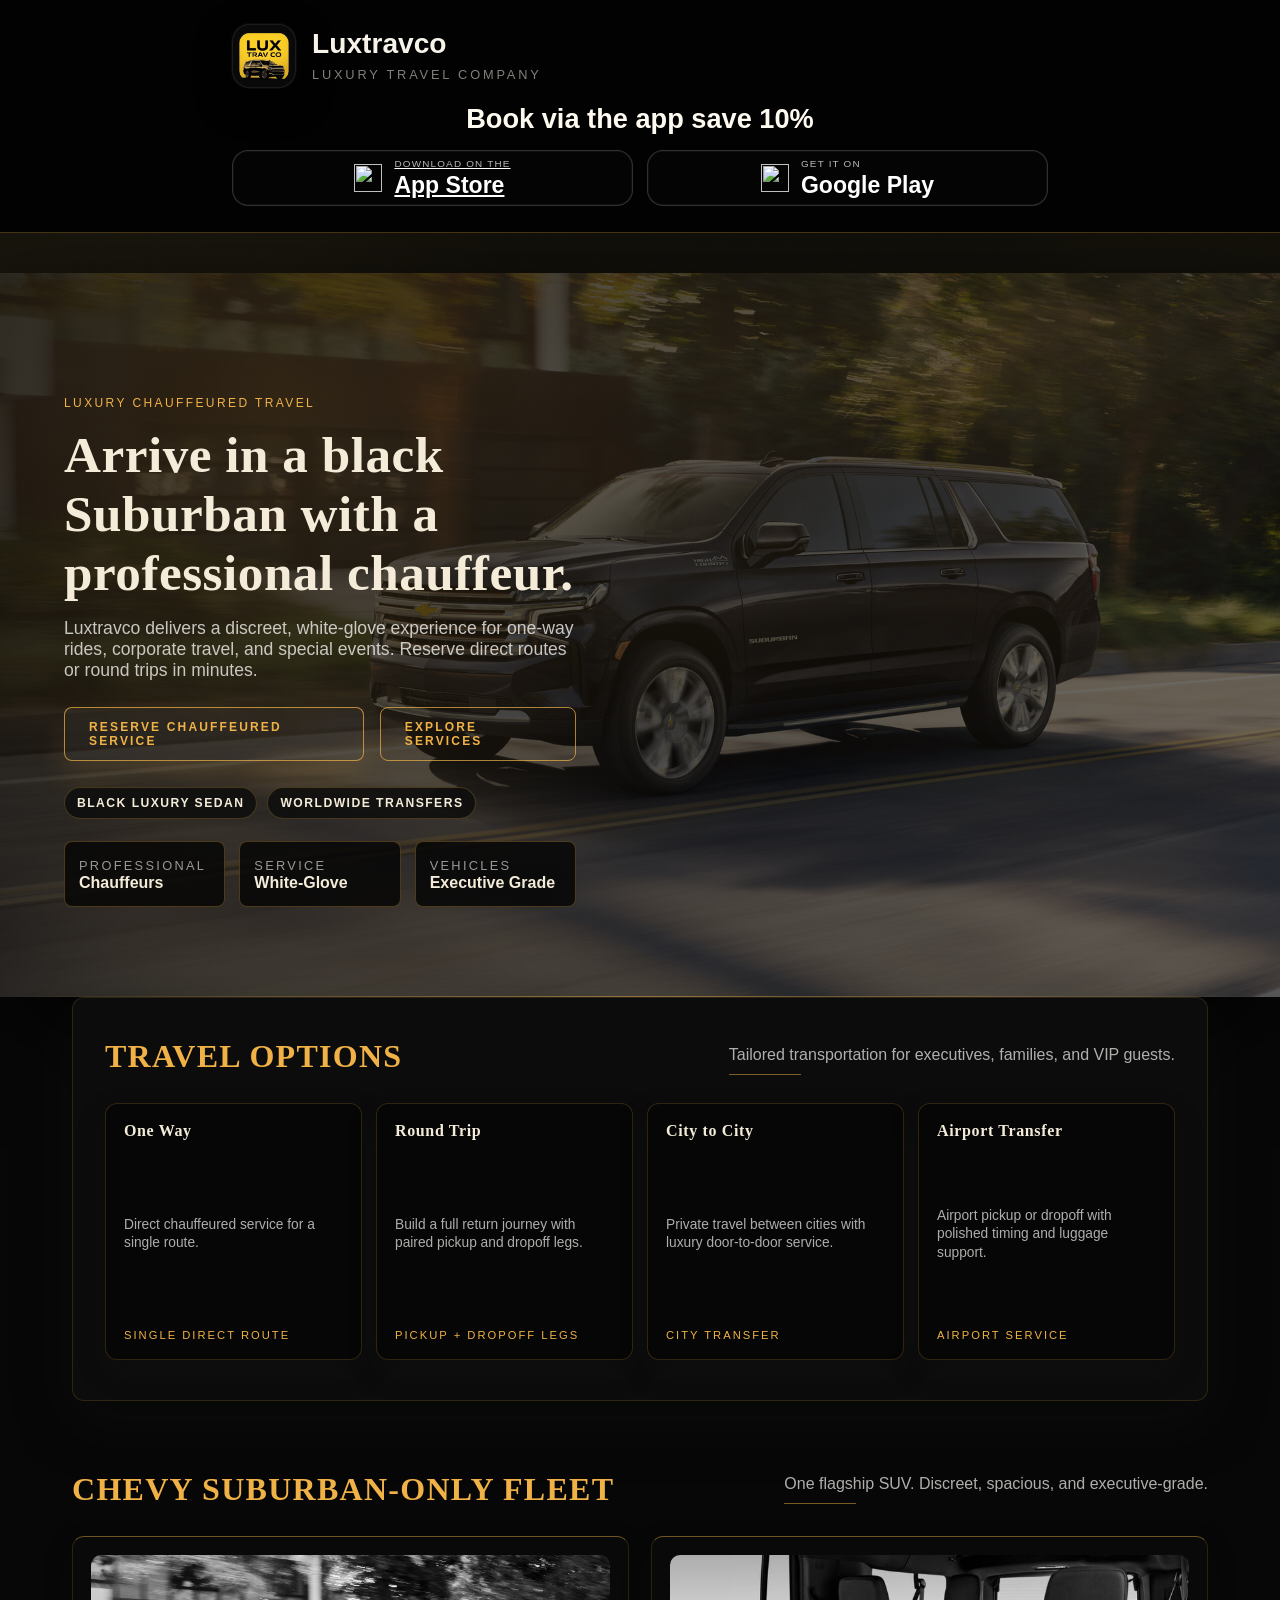
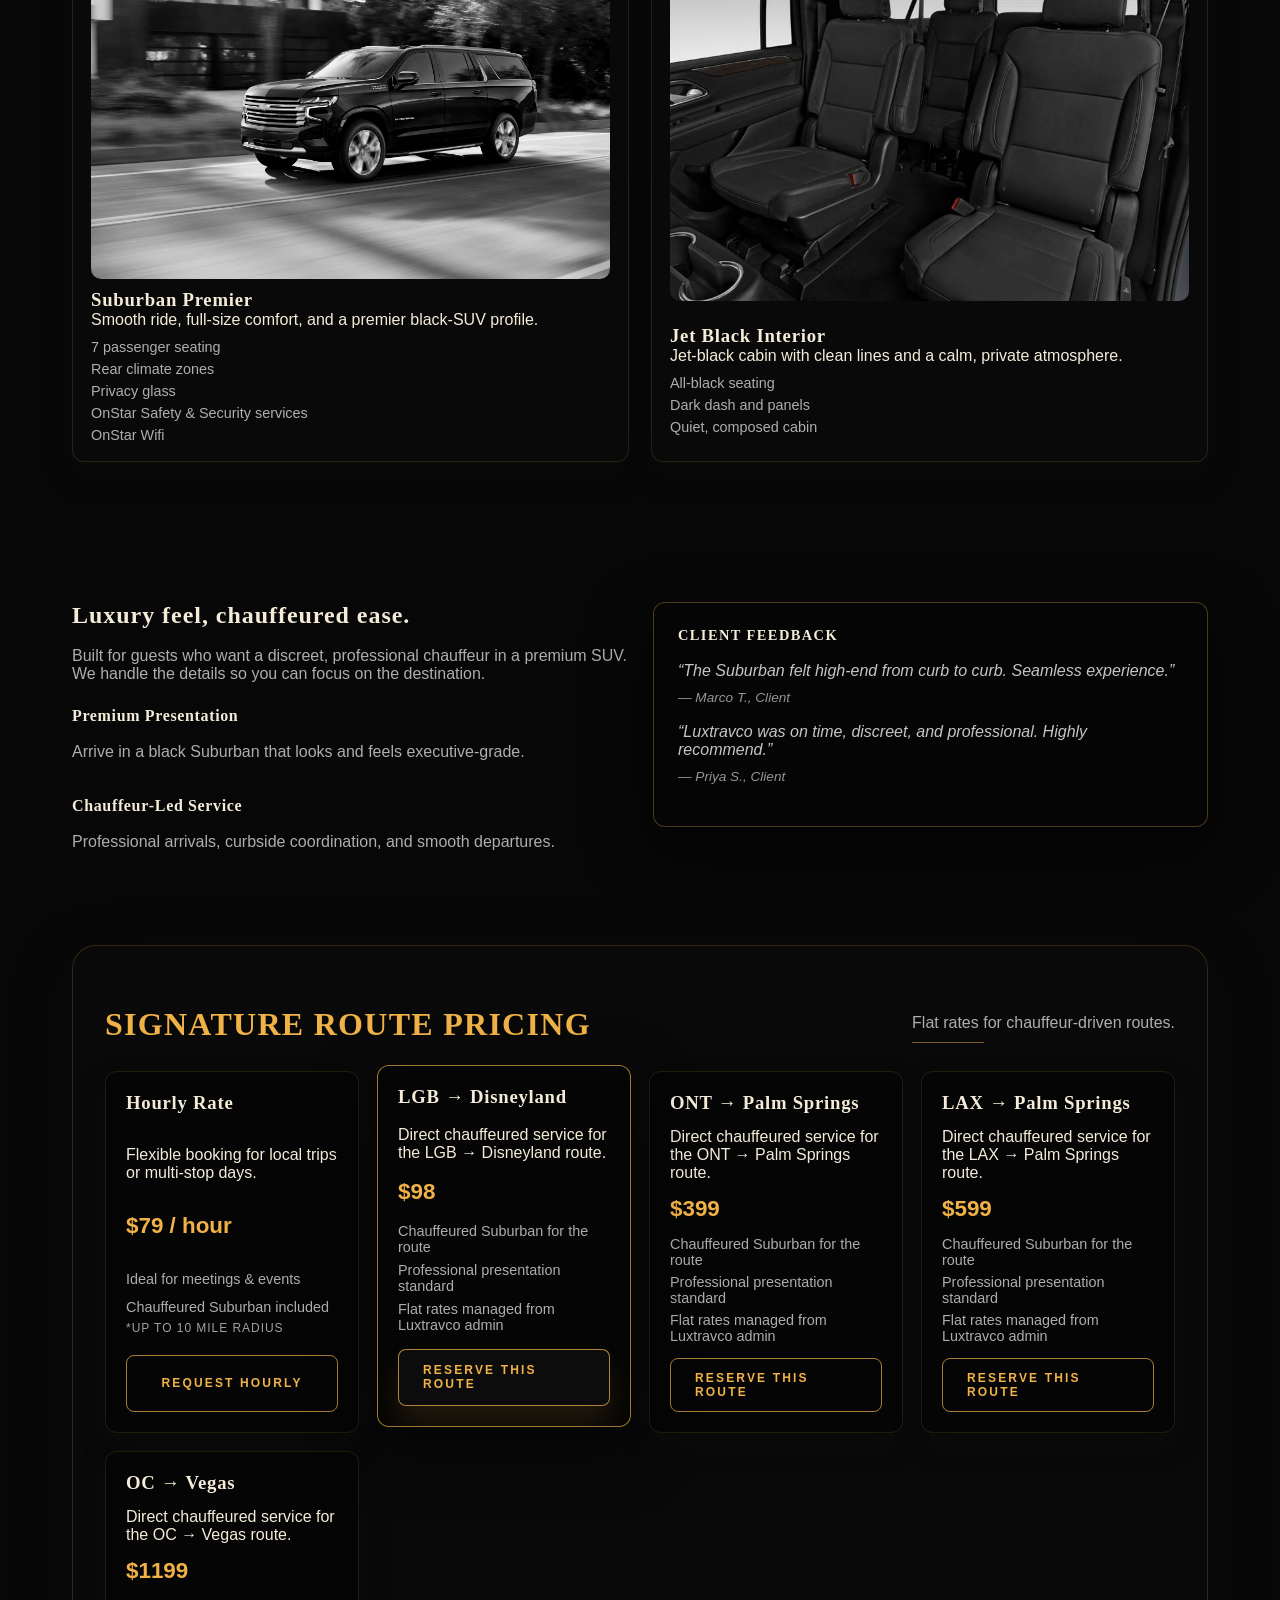
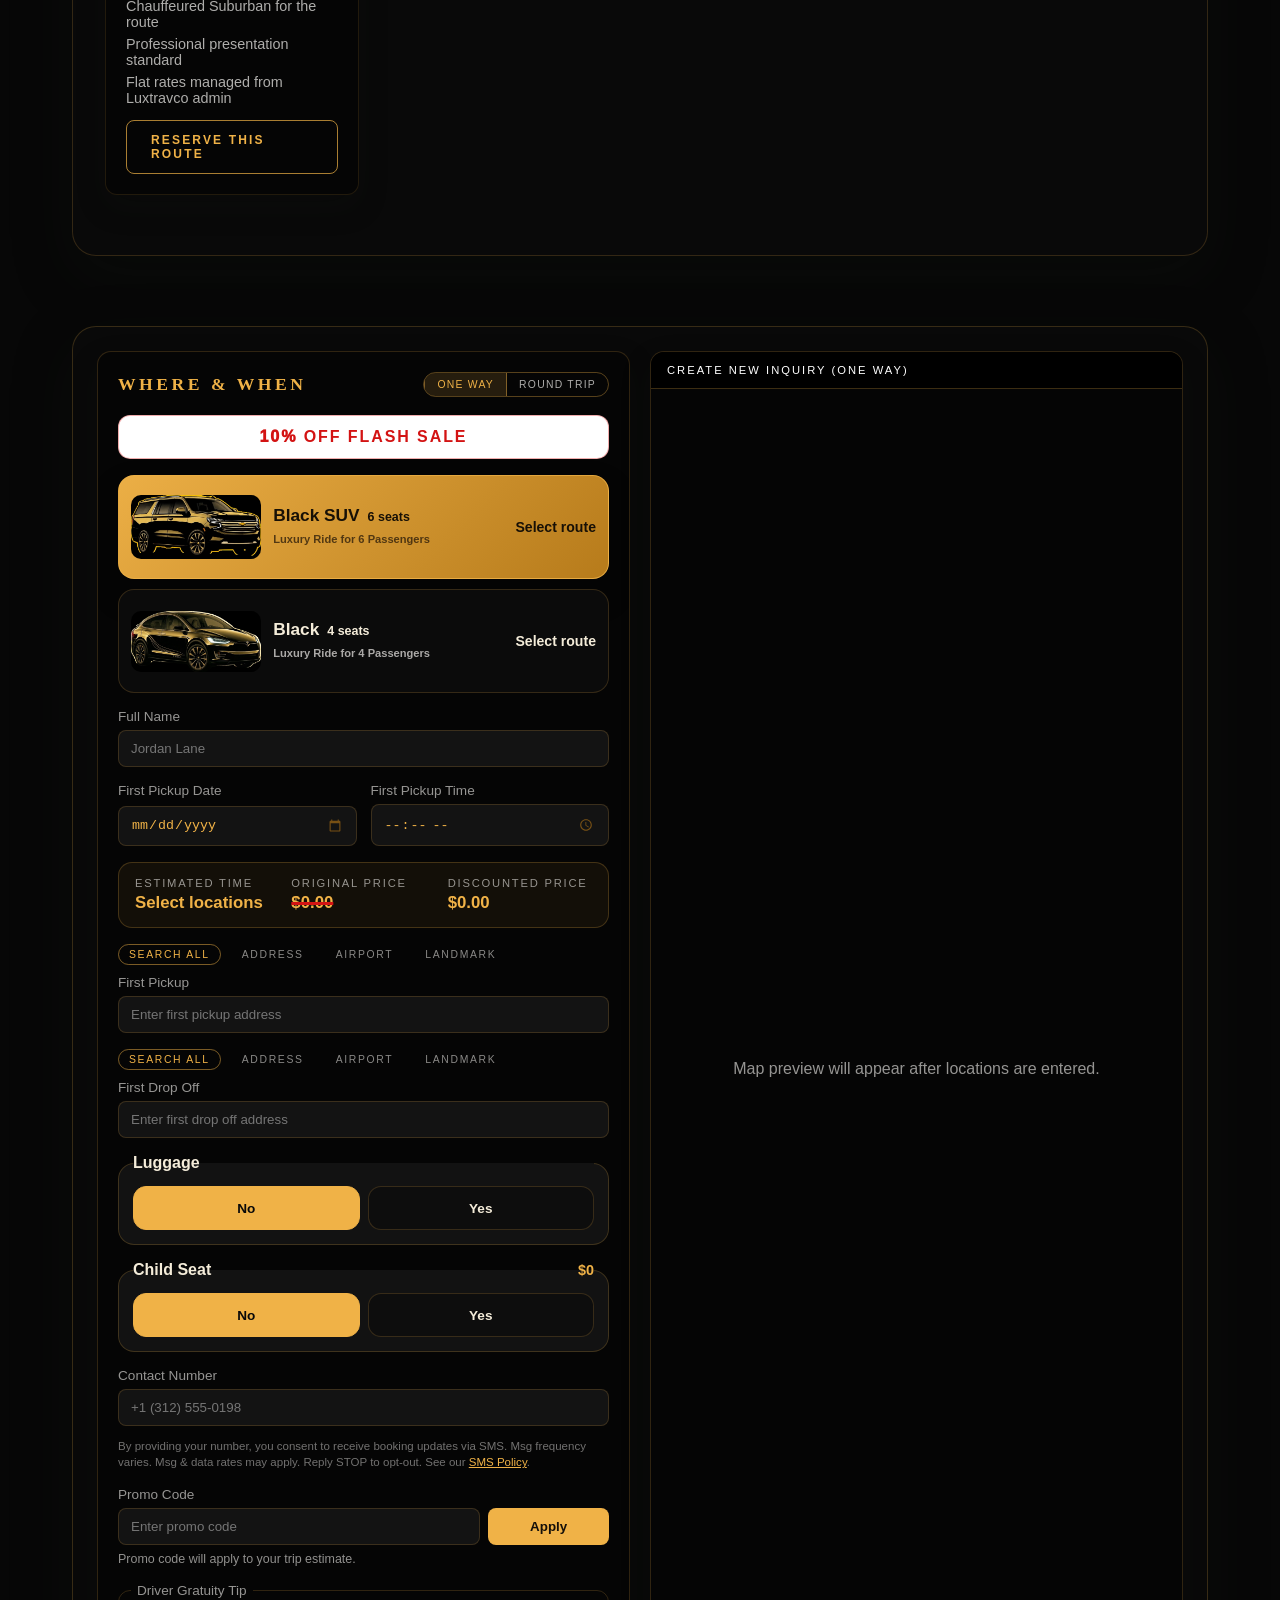
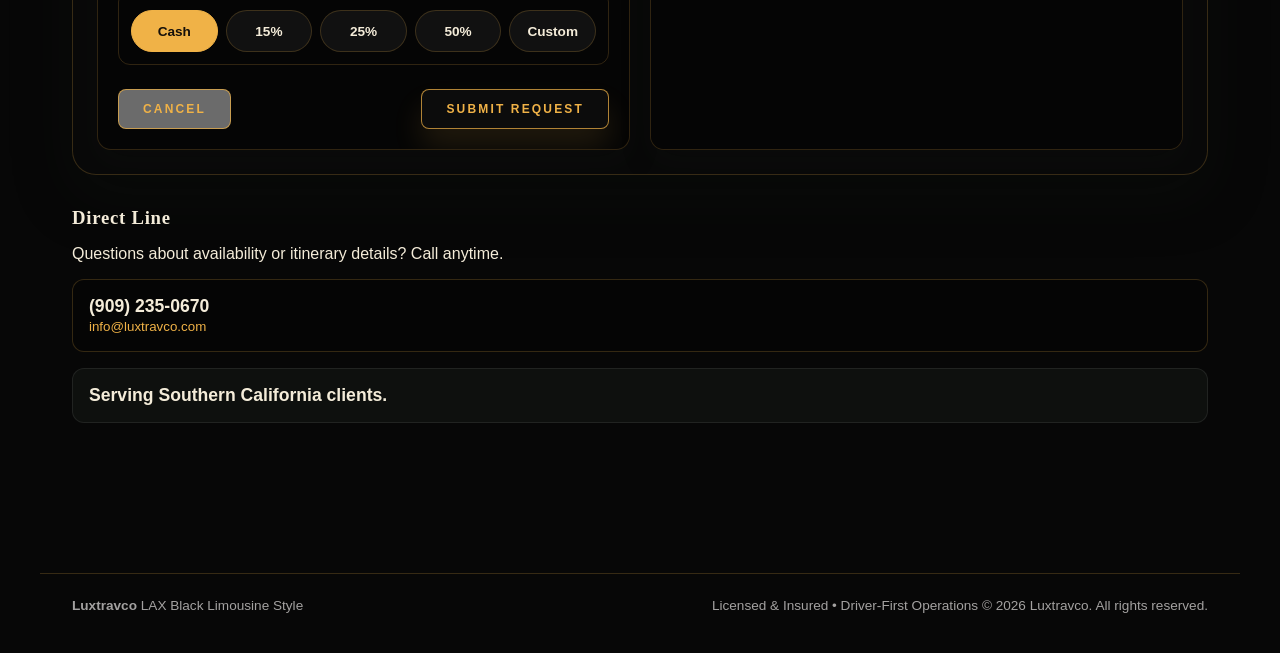
==== commit 0ba72b15: "Add files via upload" ====
--- a/index.html
+++ b/index.html
@@ -393,6 +393,9 @@
               <label>
                 Contact Number
                 <input type="text" placeholder="+1 (312) 555-0198" name="contactNumber" />
+                <span class="sms-consent" style="display: block; font-size: 0.72rem; color: rgba(247, 245, 242, 0.45); margin-top: 6px; line-height: 1.4;">
+                  By providing your number, you consent to receive booking updates via SMS. Msg frequency varies. Msg &amp; data rates may apply. Reply STOP to opt-out. See our <a href="/sms-policy.html" style="color: #f0b247; text-decoration: underline;">SMS Policy</a>.
+                </span>
               </label>
               <label class="promo-code-field">
                 Promo Code
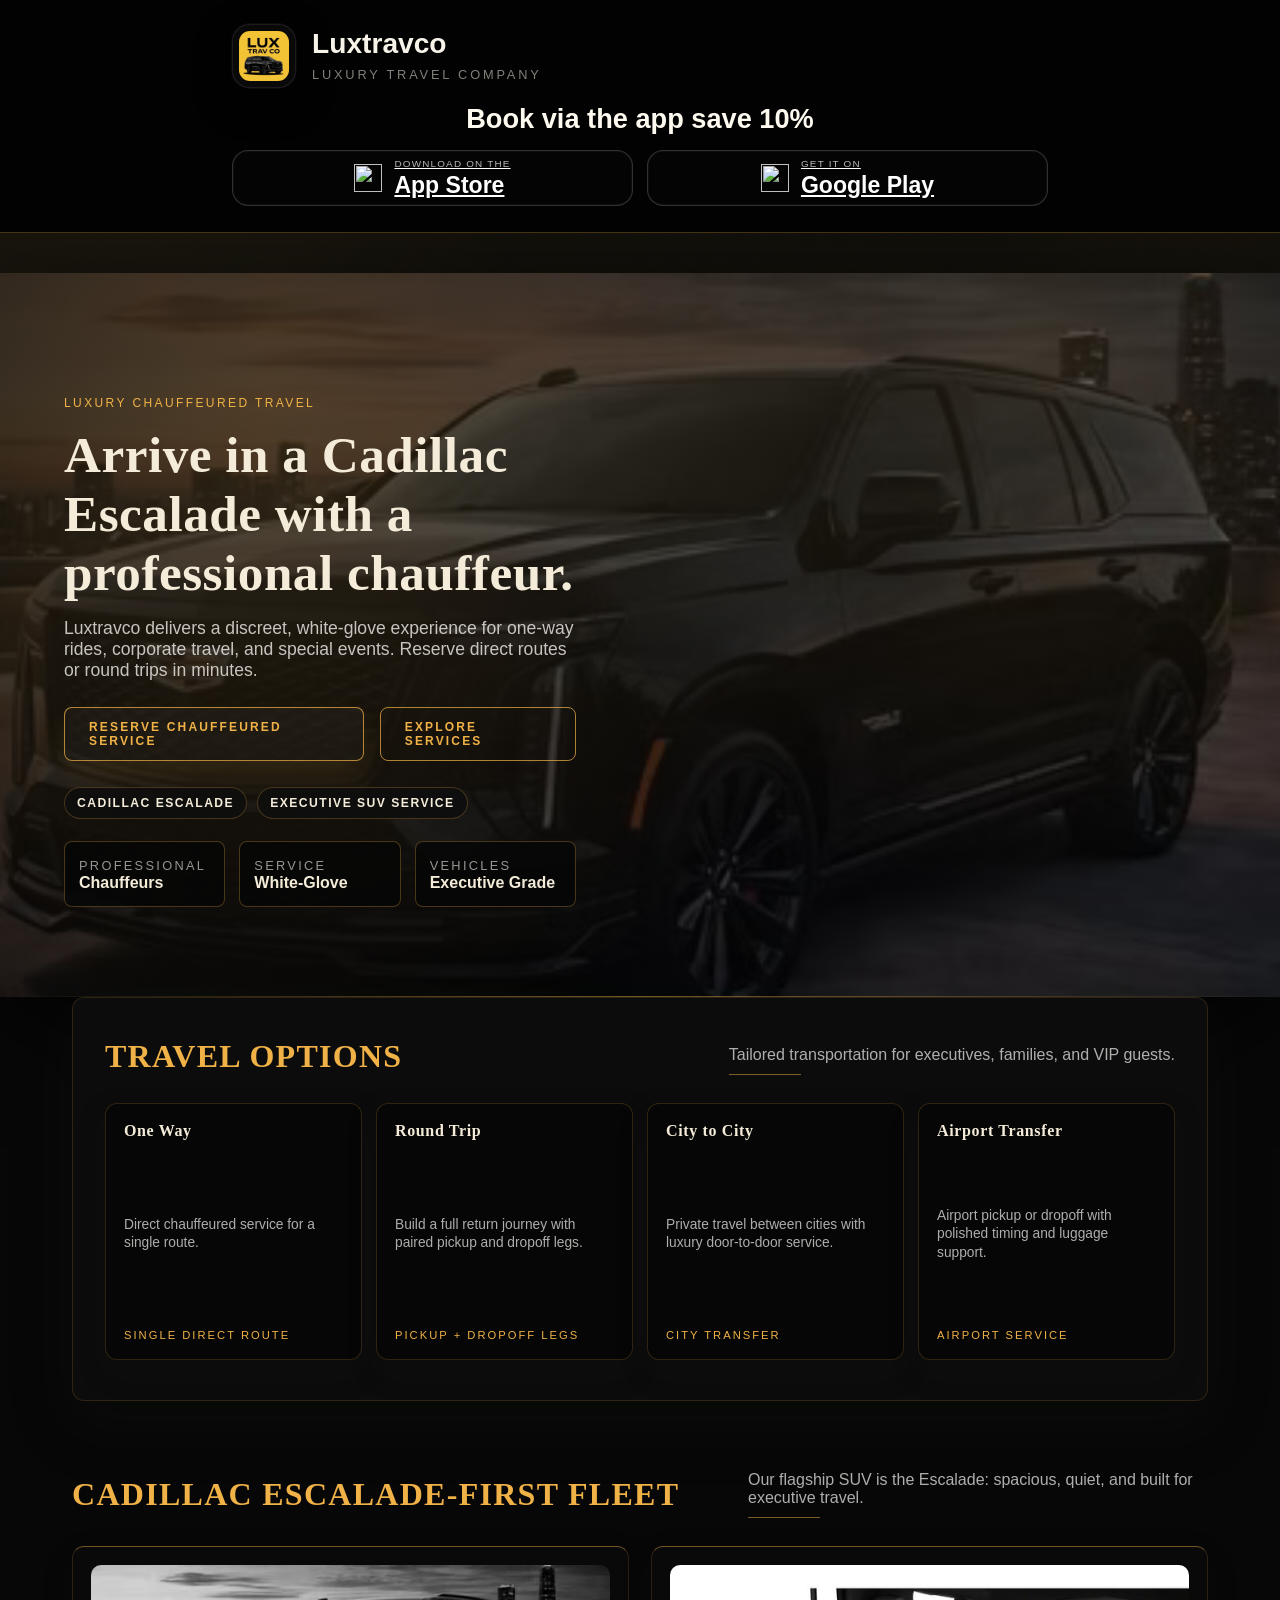
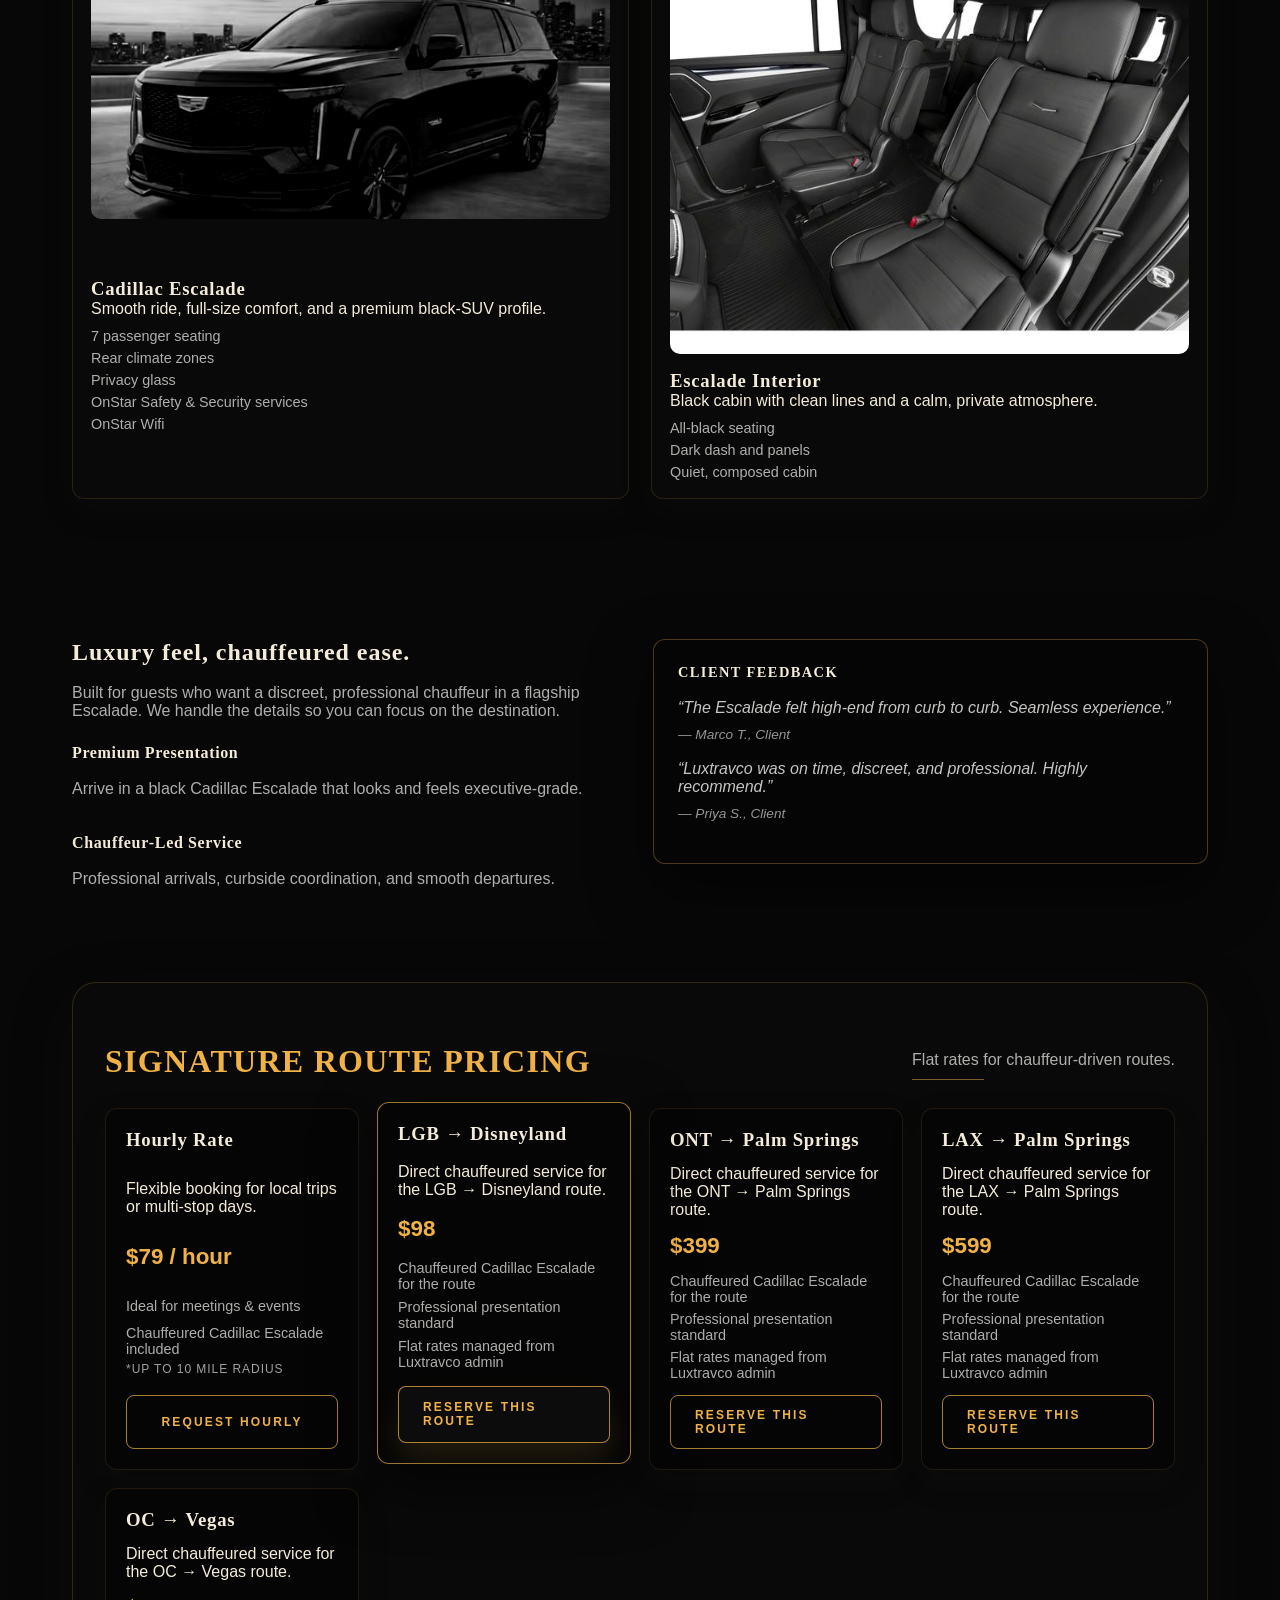
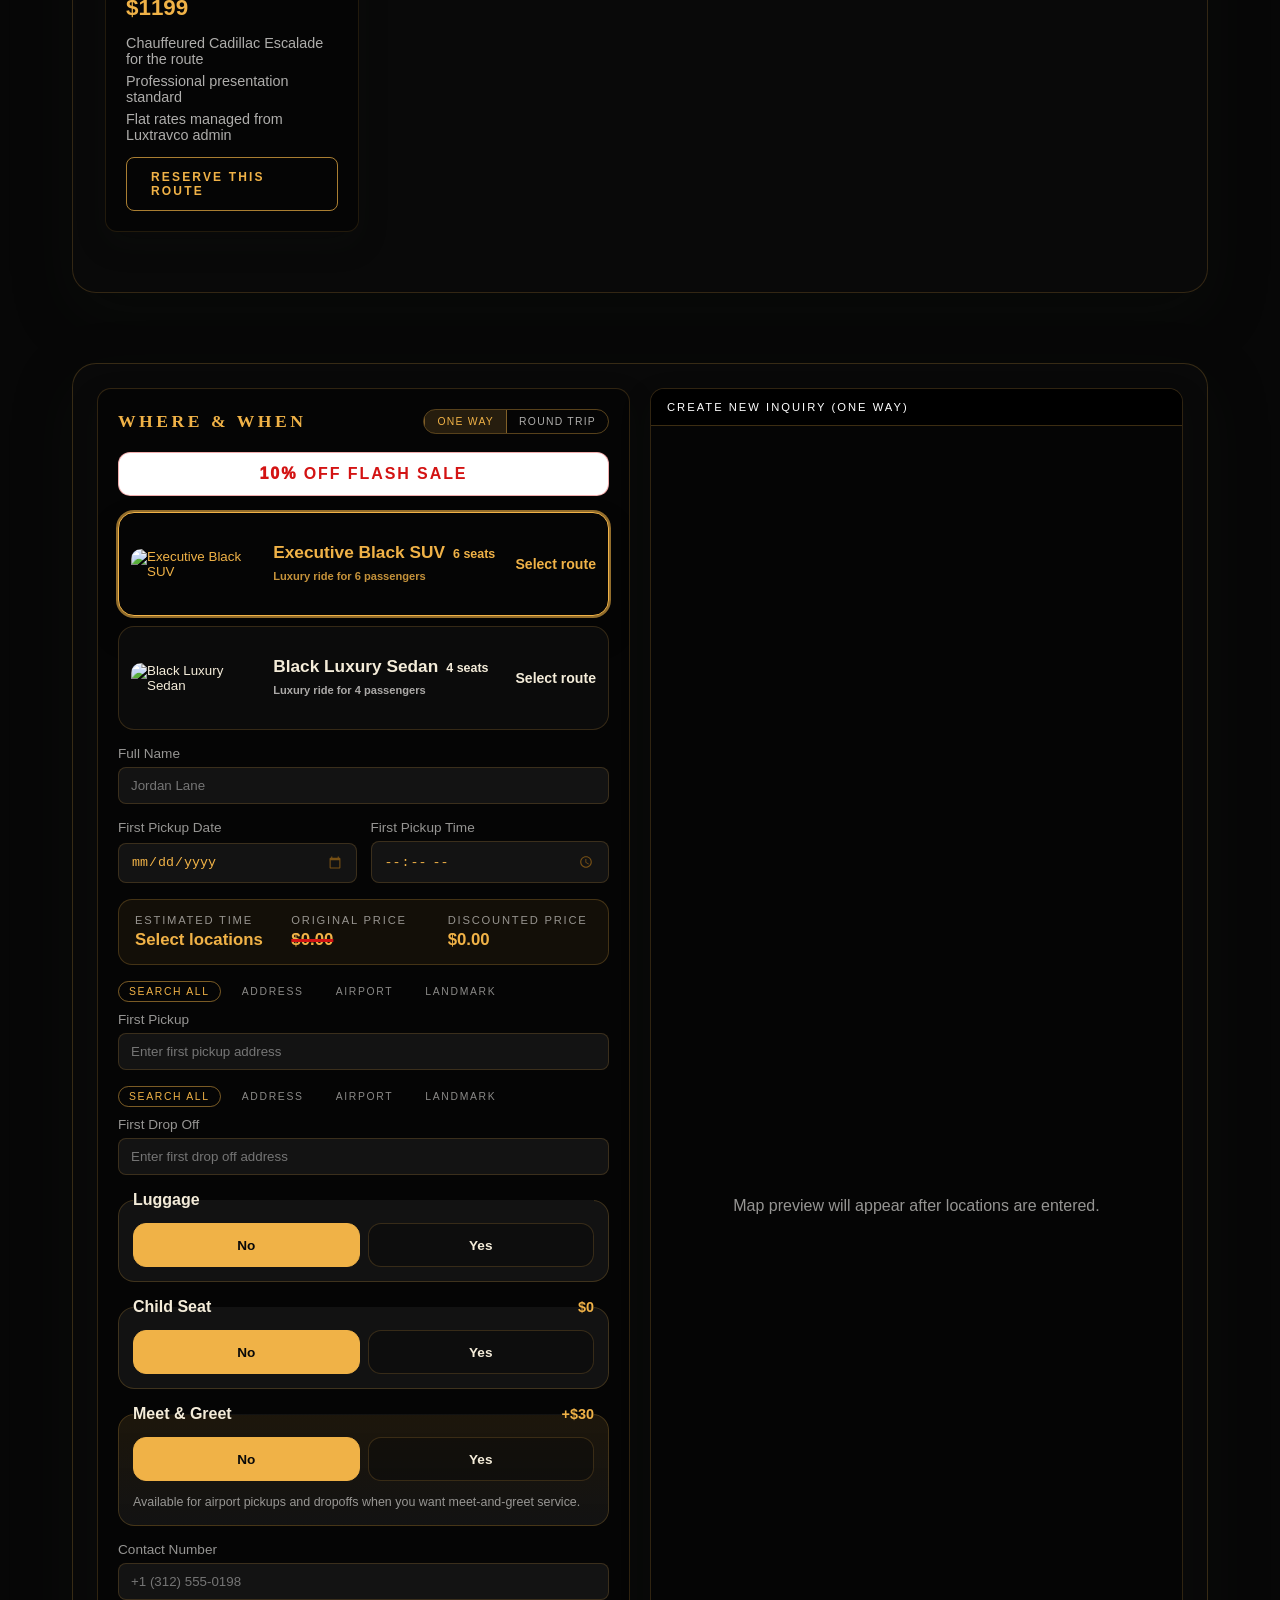
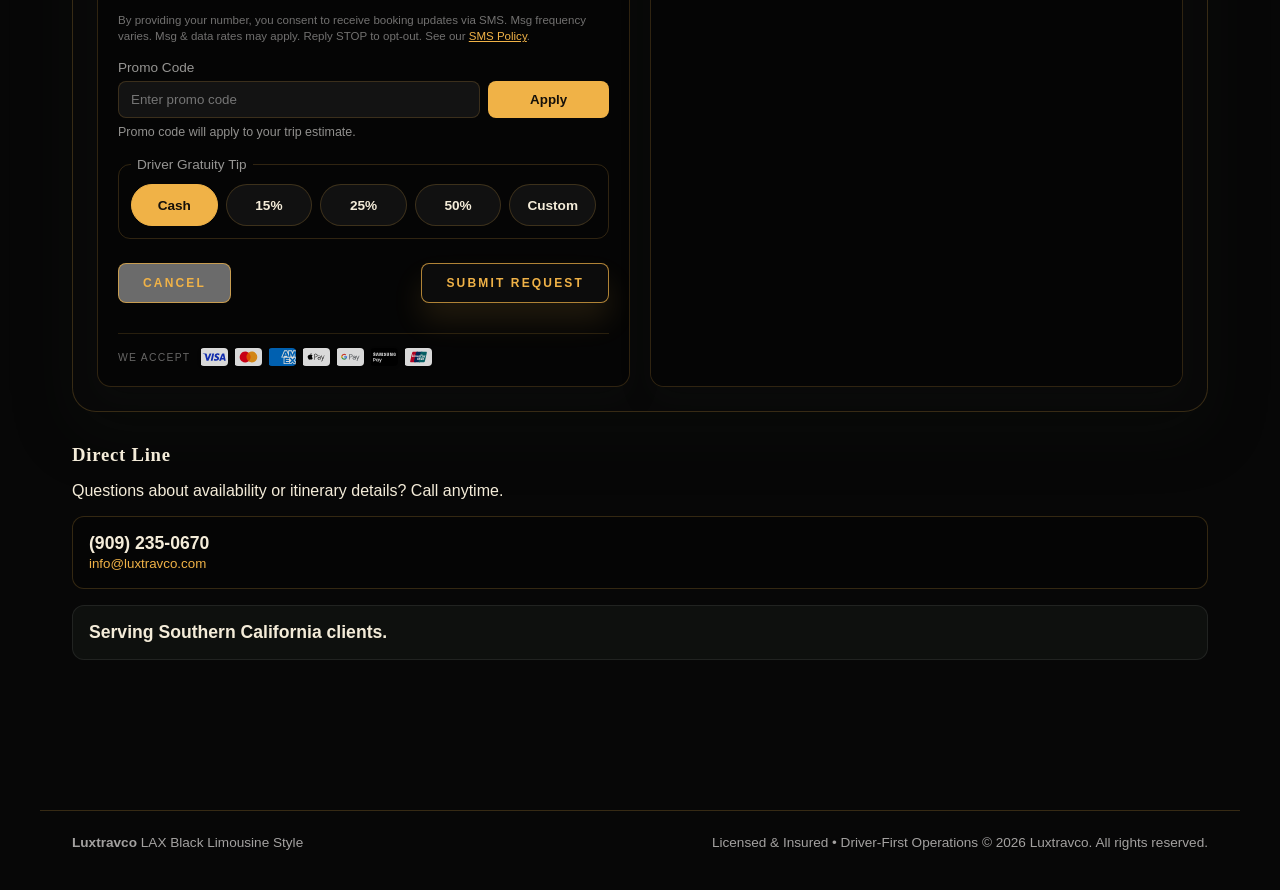
==== commit 435cceae: "Add files via upload" ====
--- a/index.html
+++ b/index.html
@@ -4,7 +4,8 @@
   <meta charset="utf-8" />
   <meta name="viewport" content="width=device-width, initial-scale=1" />
   <title>Luxtravco | Luxury Travel Company</title>
-  <link rel="icon" type="image/png" href="logo.png" />
+  <link rel="icon" type="image/png" href="favicon.png" />
+  <link rel="apple-touch-icon" href="apple-touch-icon.png" />
   <link rel="stylesheet" href="styles.css" />
   <script src="supabase-client.js"></script>
   <script>
@@ -54,13 +55,13 @@
             <strong>App Store</strong>
           </span>
         </a>
-        <span class="store-badge">
+        <a class="store-badge" href="https://play.google.com/store/apps/details?id=com.luxtravco.app&hl=en_US" target="_blank" rel="noopener">
           <img class="store-icon-img" src="https://upload.wikimedia.org/wikipedia/commons/d/d0/Google_Play_Arrow_logo.svg" alt="" aria-hidden="true" />
           <span>
             <small>Get it on</small>
             <strong>Google Play</strong>
           </span>
-        </span>
+        </a>
       </div>
     </div>
   </header>
@@ -69,7 +70,7 @@
     <section class="hero reveal">
       <div class="hero-content">
         <span class="eyebrow">Luxury Chauffeured Travel</span>
-        <h1>Arrive in a black Suburban with a professional chauffeur.</h1>
+        <h1>Arrive in a Cadillac Escalade with a professional chauffeur.</h1>
         <p class="lede">
           Luxtravco delivers a discreet, white‑glove experience for one-way rides,
           corporate travel, and special events. Reserve direct routes or round trips in minutes.
@@ -79,8 +80,8 @@
           <a class="secondary-btn" href="#services">Explore Services</a>
         </div>
         <div class="hero-pills">
-          <span class="hero-pill">Black luxury sedan</span>
-          <span class="hero-pill">Worldwide transfers</span>
+          <span class="hero-pill">Cadillac Escalade</span>
+          <span class="hero-pill">Executive SUV service</span>
         </div>
         <div class="hero-metrics">
           <div>
@@ -130,15 +131,15 @@
 
     <section id="fleet" class="section reveal fleet-showcase">
       <div class="section-header">
-        <h2>Chevy Suburban‑Only Fleet</h2>
-        <p>One flagship SUV. Discreet, spacious, and executive‑grade.</p>
+        <h2>Cadillac Escalade‑First Fleet</h2>
+        <p>Our flagship SUV is the Escalade: spacious, quiet, and built for executive travel.</p>
       </div>
       <div class="fleet-grid">
         <article class="fleet-card suburban-card float slow">
-          <img src="suburban-main.jpg" alt="2023 Chevy Suburban Premier" />
-          <div>
-            <h3>Suburban Premier</h3>
-            <p>Smooth ride, full‑size comfort, and a premier black‑SUV profile.</p>
+          <img src="assets/black-suv.png" alt="Cadillac Escalade in black" />
+          <div>
+            <h3>Cadillac Escalade</h3>
+            <p>Smooth ride, full‑size comfort, and a premium black‑SUV profile.</p>
             <ul>
               <li>7 passenger seating</li>
               <li>Rear climate zones</li>
@@ -149,10 +150,10 @@
           </div>
         </article>
         <article class="fleet-card float">
-          <img src="interior-black.jpg" alt="Jet black interior" class="no-filter" />
-          <div>
-            <h3>Jet Black Interior</h3>
-            <p>Jet‑black cabin with clean lines and a calm, private atmosphere.</p>
+          <img src="interior-black.jpg" alt="Cadillac Escalade interior" class="no-filter" />
+          <div>
+            <h3>Escalade Interior</h3>
+            <p>Black cabin with clean lines and a calm, private atmosphere.</p>
             <ul>
               <li>All‑black seating</li>
               <li>Dark dash and panels</li>
@@ -167,13 +168,13 @@
       <div class="experience-text">
         <h2>Luxury feel, chauffeured ease.</h2>
         <p>
-          Built for guests who want a discreet, professional chauffeur in a premium SUV.
+          Built for guests who want a discreet, professional chauffeur in a flagship Escalade.
           We handle the details so you can focus on the destination.
         </p>
         <div class="experience-points">
           <div>
             <h4>Premium Presentation</h4>
-            <p>Arrive in a black Suburban that looks and feels executive‑grade.</p>
+            <p>Arrive in a black Cadillac Escalade that looks and feels executive‑grade.</p>
           </div>
           <div>
             <h4>Chauffeur‑Led Service</h4>
@@ -184,7 +185,7 @@
       <div class="experience-panel">
         <h3>Client feedback</h3>
         <blockquote>
-          “The Suburban felt high‑end from curb to curb. Seamless experience.”
+          “The Escalade felt high‑end from curb to curb. Seamless experience.”
           <span>— Marco T., Client</span>
         </blockquote>
         <blockquote>
@@ -206,7 +207,7 @@
           <span class="price" data-price-hourly>$79 / hour</span>
           <ul>
             <li>Ideal for meetings & events</li>
-            <li>Chauffeured Suburban included</li>
+            <li>Chauffeured Cadillac Escalade included</li>
             <small class="fine-print">*Up To 10 mile radius</small>
           </ul>
           <a
@@ -390,6 +391,45 @@
                   </div>
                 </div>
               </fieldset>
+              <fieldset class="addon-field airport-pickup-fieldset" data-airport-pickup-fieldset>
+                <legend>
+                  <span data-airport-pickup-label>Meet &amp; Greet</span>
+                  <strong data-airport-pickup-fee>$0.00</strong>
+                </legend>
+                <div class="child-seat-toggle airport-pickup-toggle">
+                  <label>
+                    <input type="radio" name="airportPickupMode" value="curbside" checked />
+                    <span>No</span>
+                  </label>
+                  <label>
+                    <input type="radio" name="airportPickupMode" value="meet_greet" />
+                    <span>Yes</span>
+                  </label>
+                </div>
+                <p class="airport-pickup-note">
+                  Available for airport pickups and dropoffs when you want meet-and-greet service.
+                </p>
+                <div class="airport-flight-info" data-airport-flight-info hidden>
+                  <label>
+                    Flight Number
+                    <input type="text" name="flightNumber" placeholder="AA 1234" />
+                  </label>
+                  <div class="field-row">
+                    <label>
+                      Airline
+                      <input type="text" name="airline" placeholder="American Airlines" />
+                    </label>
+                    <label>
+                      Gate
+                      <input type="text" name="flightGate" placeholder="B12" />
+                    </label>
+                  </div>
+                  <label>
+                    Terminal
+                    <input type="text" name="flightTerminal" placeholder="Terminal 4" />
+                  </label>
+                </div>
+              </fieldset>
               <label>
                 Contact Number
                 <input type="text" placeholder="+1 (312) 555-0198" name="contactNumber" />
@@ -436,6 +476,18 @@
                 <button class="primary-btn" type="button" data-action="email-form">
                   Submit Request
                 </button>
+              </div>
+              <div class="payment-badges">
+                <span class="payment-badges__label">We Accept</span>
+                <div class="payment-badges__icons">
+                  <img class="pay-badge" src="assets/payment-icons/visa.svg" alt="Visa" title="Visa" />
+                  <img class="pay-badge" src="assets/payment-icons/mastercard.svg" alt="Mastercard" title="Mastercard" />
+                  <img class="pay-badge" src="assets/payment-icons/amex.svg" alt="American Express" title="American Express" />
+                  <img class="pay-badge" src="assets/payment-icons/apple-pay.svg" alt="Apple Pay" title="Apple Pay" />
+                  <img class="pay-badge" src="assets/payment-icons/google-pay.svg" alt="Google Pay" title="Google Pay" />
+                  <img class="pay-badge" src="assets/payment-icons/samsung-pay.svg" alt="Samsung Pay" title="Samsung Pay" />
+                  <img class="pay-badge" src="assets/payment-icons/unionpay.svg" alt="UnionPay" title="UnionPay" />
+                </div>
               </div>
             </form>
           </div>
--- a/styles.css
+++ b/styles.css
@@ -327,7 +327,7 @@
   border-radius: 0;
   min-height: 70vh;
   background-image: linear-gradient(120deg, rgba(6, 6, 6, 0.88), rgba(6, 6, 6, 0.55)),
-    url("suburban-main.jpg");
+    url("assets/black-suv.png");
   background-size: cover;
   background-position: center;
   box-shadow: 0 30px 80px rgba(0, 0, 0, 0.6);
@@ -1421,12 +1421,94 @@
   display: none;
 }
 
+.airport-pickup-fieldset {
+  background: linear-gradient(180deg, rgba(240, 178, 71, 0.1), rgba(24, 24, 24, 0.72));
+}
+
+.airport-pickup-fieldset legend span {
+  color: var(--mist);
+}
+
+.airport-pickup-fieldset legend strong {
+  white-space: nowrap;
+}
+
+.airport-pickup-note {
+  margin: 0;
+  color: rgba(247, 245, 242, 0.58);
+  font-size: 0.78rem;
+  line-height: 1.45;
+}
+
+.airport-flight-info {
+  display: grid;
+  gap: 10px;
+  padding-top: 10px;
+  border-top: 1px solid rgba(240, 178, 71, 0.16);
+}
+
+.airport-flight-info[hidden] {
+  display: none;
+}
+
 .action-row {
   display: flex;
   justify-content: space-between;
   gap: 12px;
   margin-top: 8px;
   min-width: 0;
+}
+
+/* ── Payment Method Badges ── */
+.payment-badges {
+  display: flex;
+  align-items: center;
+  gap: 10px;
+  margin-top: 14px;
+  padding-top: 14px;
+  border-top: 1px solid rgba(240, 178, 71, 0.15);
+  flex-wrap: wrap;
+}
+
+.payment-badges__label {
+  font-size: 0.65rem;
+  text-transform: uppercase;
+  letter-spacing: 0.12em;
+  color: rgba(247, 245, 242, 0.4);
+  white-space: nowrap;
+  flex-shrink: 0;
+}
+
+.payment-badges__icons {
+  display: flex;
+  flex-wrap: wrap;
+  gap: 6px;
+  align-items: center;
+}
+
+.pay-badge {
+  display: inline-flex;
+  align-items: center;
+  justify-content: center;
+  border-radius: 4px;
+  overflow: hidden;
+  opacity: 0.85;
+  transition: opacity 0.2s ease, transform 0.2s ease;
+  box-shadow: 0 1px 3px rgba(0, 0, 0, 0.35);
+  line-height: 0;
+  width: 28px;
+  height: 18px;
+}
+
+.pay-badge:hover {
+  opacity: 1;
+  transform: translateY(-1px);
+  box-shadow: 0 3px 8px rgba(0, 0, 0, 0.5);
+}
+
+img.pay-badge {
+  object-fit: contain;
+  background: transparent;
 }
 
 .map-panel {
@@ -1593,10 +1675,10 @@
 }
 
 .vehicle-option.active {
-  border-color: rgba(240, 178, 71, 0.78);
-  background: linear-gradient(135deg, rgba(240, 178, 71, 0.98), rgba(190, 128, 28, 0.96));
-  box-shadow: 0 16px 32px rgba(0, 0, 0, 0.22);
-  color: #171006;
+  border-color: var(--gold);
+  background: #050505;
+  color: var(--gold);
+  box-shadow: 0 0 0 2px rgba(240, 178, 71, 0.6), 0 16px 32px rgba(0, 0, 0, 0.22);
 }
 
 .vehicle-option img {
@@ -1651,7 +1733,7 @@
 }
 
 .vehicle-option.active .vehicle-copy small {
-  color: rgba(36, 23, 8, 0.74);
+  color: rgba(240, 178, 71, 0.82);
 }
 
 @media (max-width: 800px) {
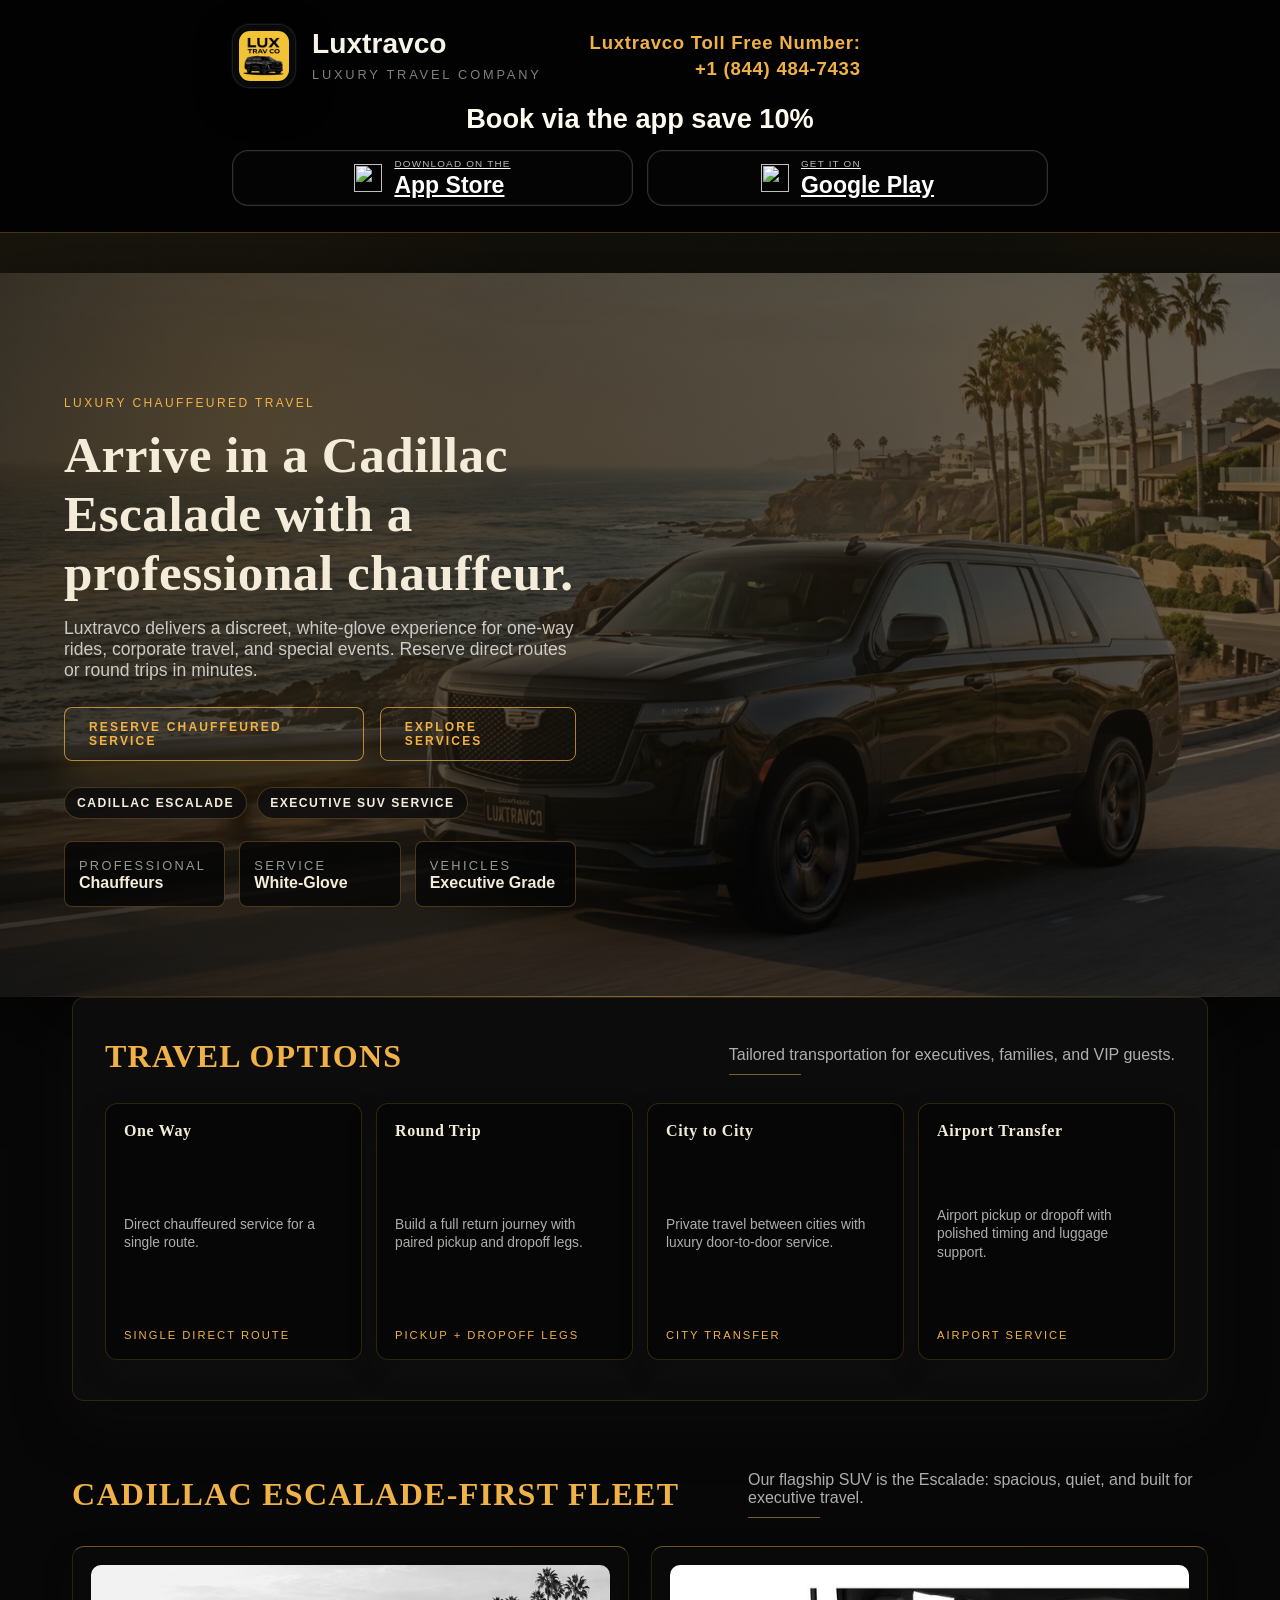
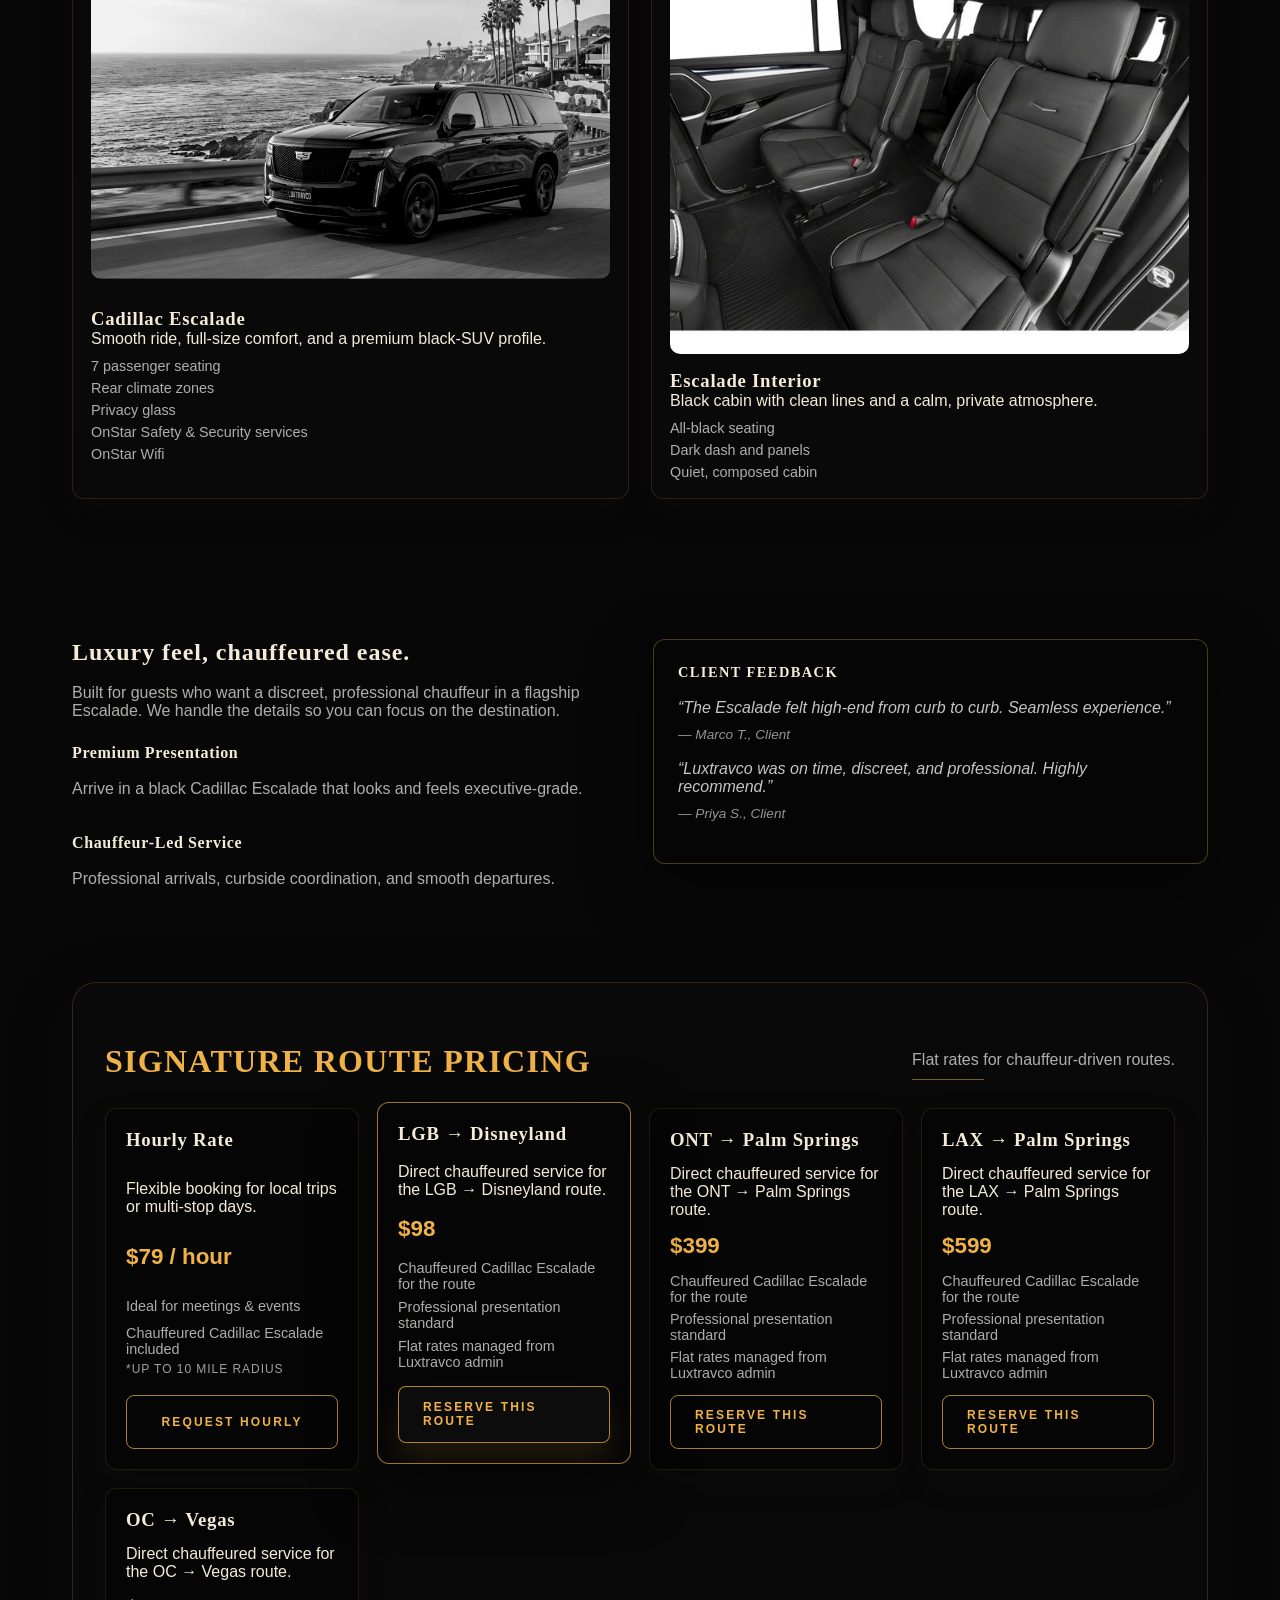
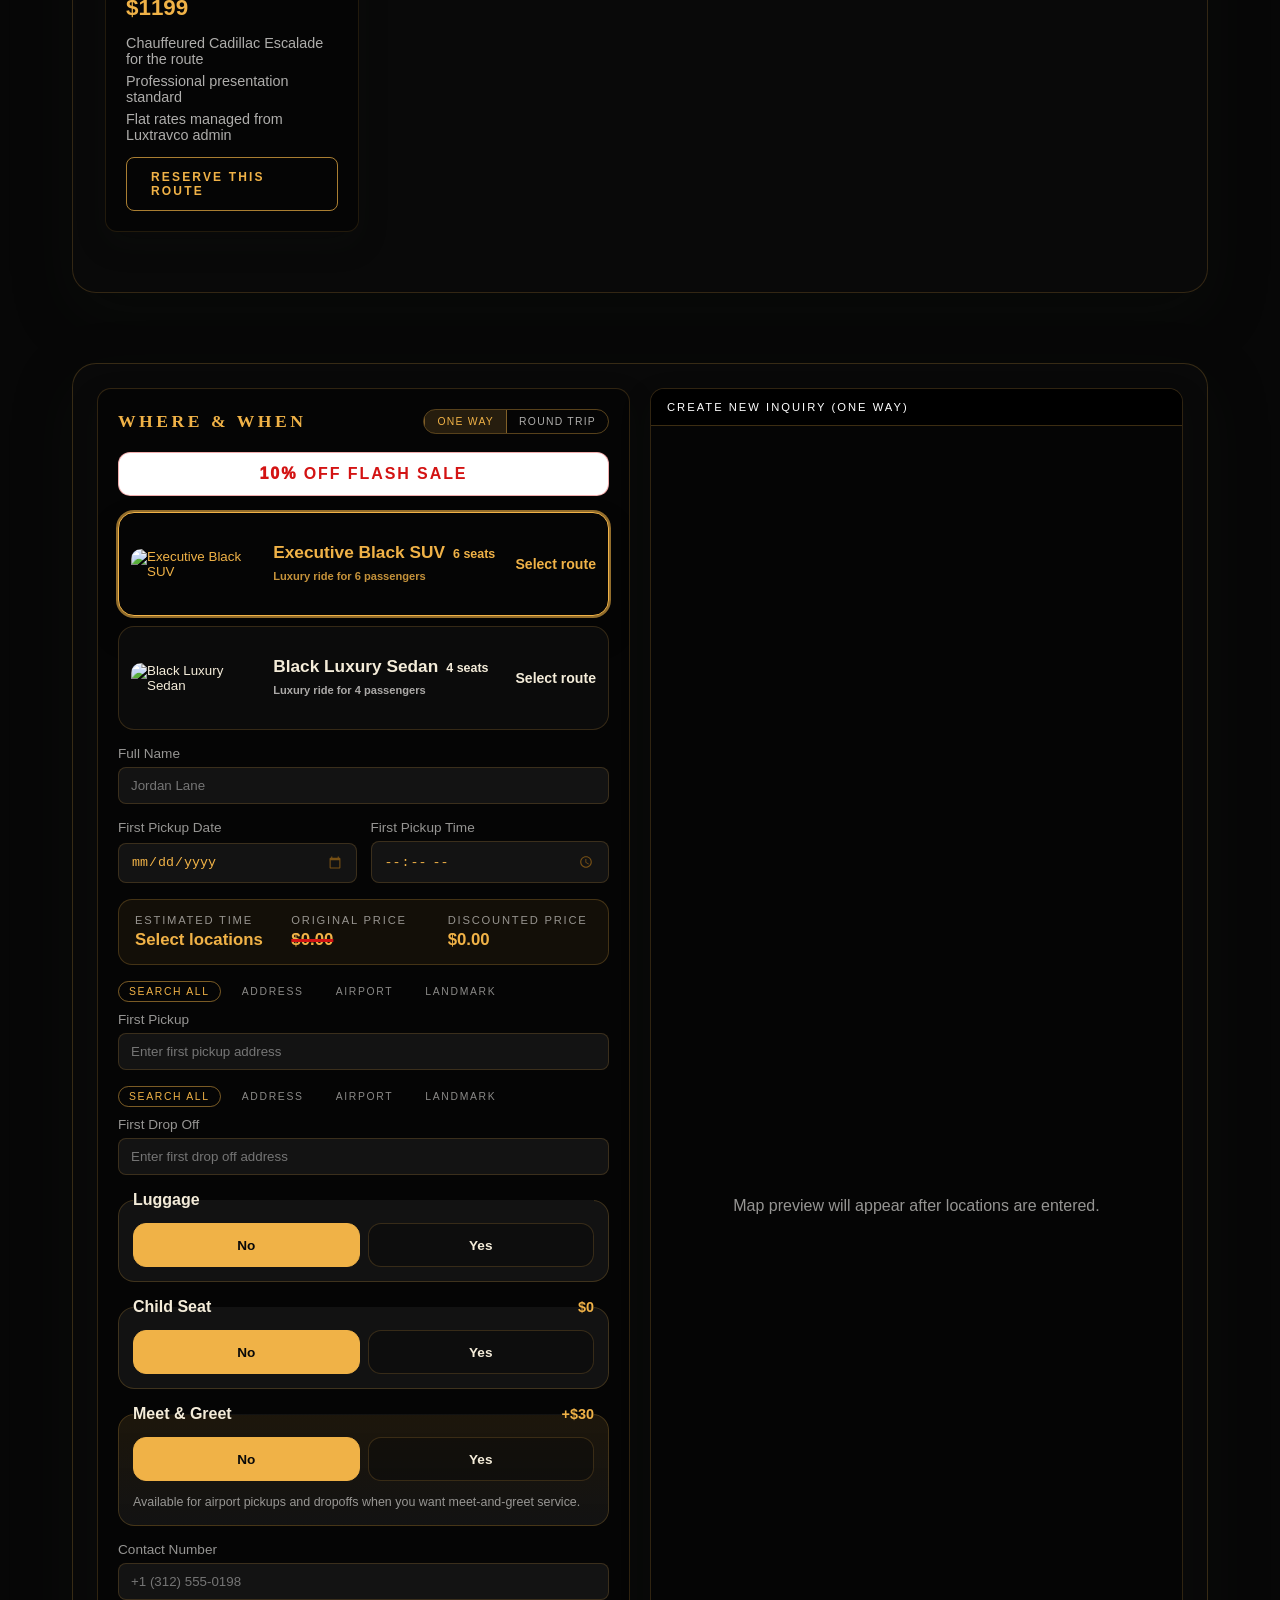
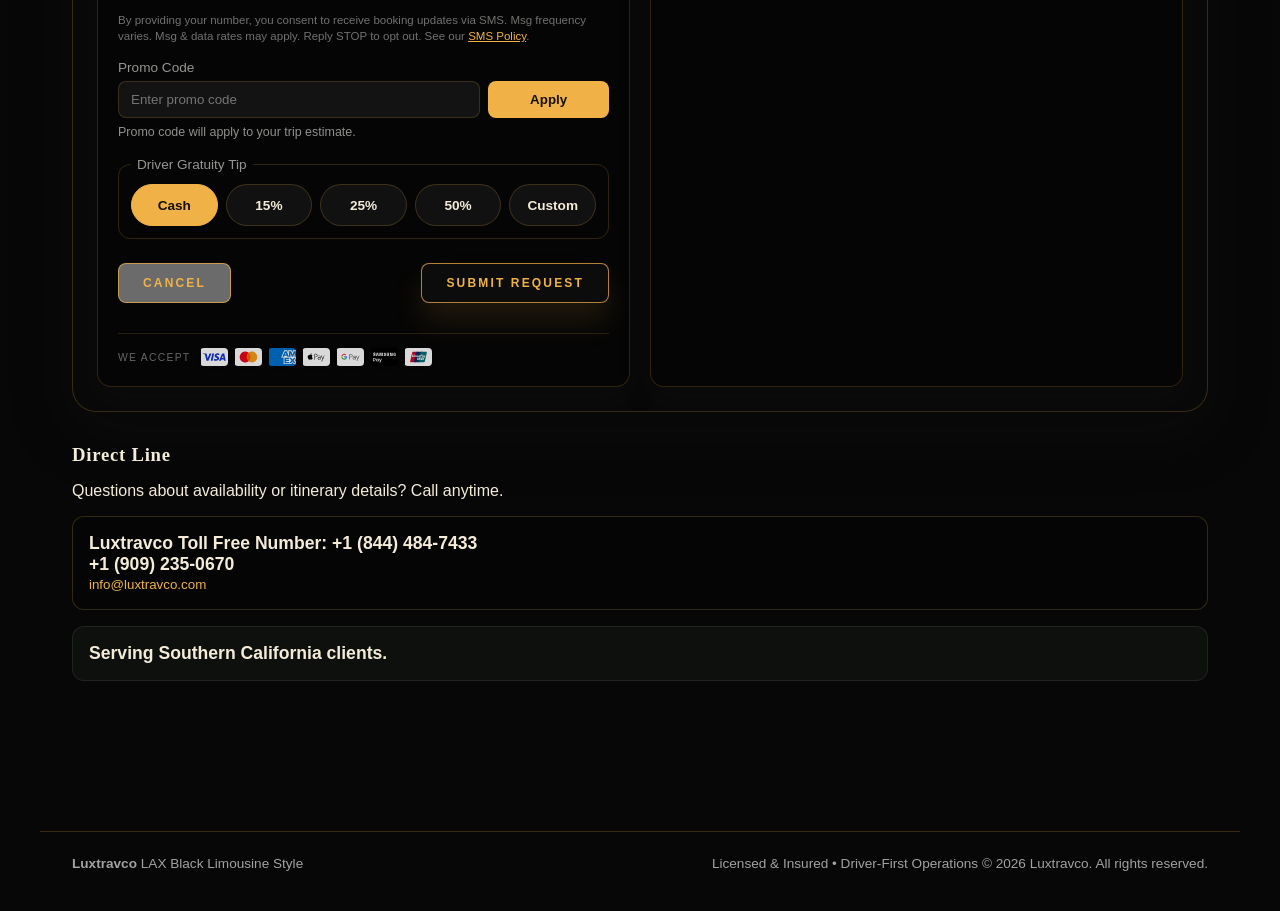
==== commit b088bf58: "Add files via upload" ====
--- a/index.html
+++ b/index.html
@@ -39,12 +39,18 @@
 
   <header class="app-promo-header">
     <div class="app-promo-inner">
-      <div class="app-brand">
-        <img src="logo.png" alt="Luxtravco logo" class="app-brand-logo" />
-        <div class="app-brand-copy">
-          <strong>Luxtravco</strong>
-          <span>Luxury Travel Company</span>
-        </div>
+      <div class="app-promo-top">
+        <div class="app-brand">
+          <img src="logo.png" alt="Luxtravco logo" class="app-brand-logo" />
+          <div class="app-brand-copy">
+            <strong>Luxtravco</strong>
+            <span>Luxury Travel Company</span>
+          </div>
+        </div>
+        <a class="app-brand-phone" href="tel:+18444847433">
+          <span>Luxtravco Toll Free Number:</span>
+          <strong>+1 (844) 484-7433</strong>
+        </a>
       </div>
       <p class="app-promo-title">Book via the app save 10%</p>
       <div class="store-badges" aria-label="Download the Luxtravco app">
@@ -434,7 +440,7 @@
                 Contact Number
                 <input type="text" placeholder="+1 (312) 555-0198" name="contactNumber" />
                 <span class="sms-consent" style="display: block; font-size: 0.72rem; color: rgba(247, 245, 242, 0.45); margin-top: 6px; line-height: 1.4;">
-                  By providing your number, you consent to receive booking updates via SMS. Msg frequency varies. Msg &amp; data rates may apply. Reply STOP to opt-out. See our <a href="/sms-policy.html" style="color: #f0b247; text-decoration: underline;">SMS Policy</a>.
+                  By providing your number, you consent to receive booking updates via SMS. Msg frequency varies. Msg &amp; data rates may apply. Reply STOP to opt out. See our <a href="/sms-policy.html" style="color: #f0b247; text-decoration: underline;">SMS Policy</a>.
                 </span>
               </label>
               <label class="promo-code-field">
@@ -504,7 +510,8 @@
         <h3>Direct Line</h3>
         <p>Questions about availability or itinerary details? Call anytime.</p>
         <div class="contact-card">
-          <span>(909) 235‑0670</span>
+          <span><strong>Luxtravco Toll Free Number: +1 (844) 484-7433</strong></span>
+          <span>+1 (909) 235‑0670</span>
           <small>
             <a href="mailto:info@luxtravco.com">info@luxtravco.com</a>
           </small>
--- a/styles.css
+++ b/styles.css
@@ -106,6 +106,7 @@
 }
 
 .app-promo-inner {
+  position: relative;
   width: min(100%, 880px);
   margin: 0 auto;
   padding: 24px 32px 26px;
@@ -113,10 +114,41 @@
   gap: 16px;
 }
 
+.app-brand-phone {
+  display: block;
+  flex: 0 0 auto;
+  color: #f0b247;
+  font-size: clamp(0.9rem, 1.45vw, 1.18rem);
+  letter-spacing: 0.04em;
+  font-weight: 800;
+  text-decoration: none;
+  text-align: right;
+}
+
+.app-brand-phone span,
+.app-brand-phone strong {
+  display: block;
+}
+
+.app-brand-phone strong {
+  margin-top: 4px;
+}
+
+.app-brand-phone:hover {
+  text-decoration: underline;
+}
+
 .app-brand {
   display: flex;
   align-items: center;
   gap: 16px;
+}
+
+.app-promo-top {
+  display: flex;
+  align-items: center;
+  justify-content: flex-start;
+  gap: 48px;
 }
 
 .app-brand-logo {
@@ -1742,12 +1774,24 @@
   }
 
   .app-promo-inner {
+    position: relative;
     padding: 22px 24px 24px;
     gap: 15px;
   }
 
   .app-brand {
     gap: 16px;
+  }
+
+  .app-promo-top {
+    align-items: flex-start;
+    gap: 14px;
+  }
+
+  .app-brand-phone {
+    max-width: 42%;
+    margin-top: 3px;
+    font-size: 0.76rem;
   }
 
   .app-brand-logo {
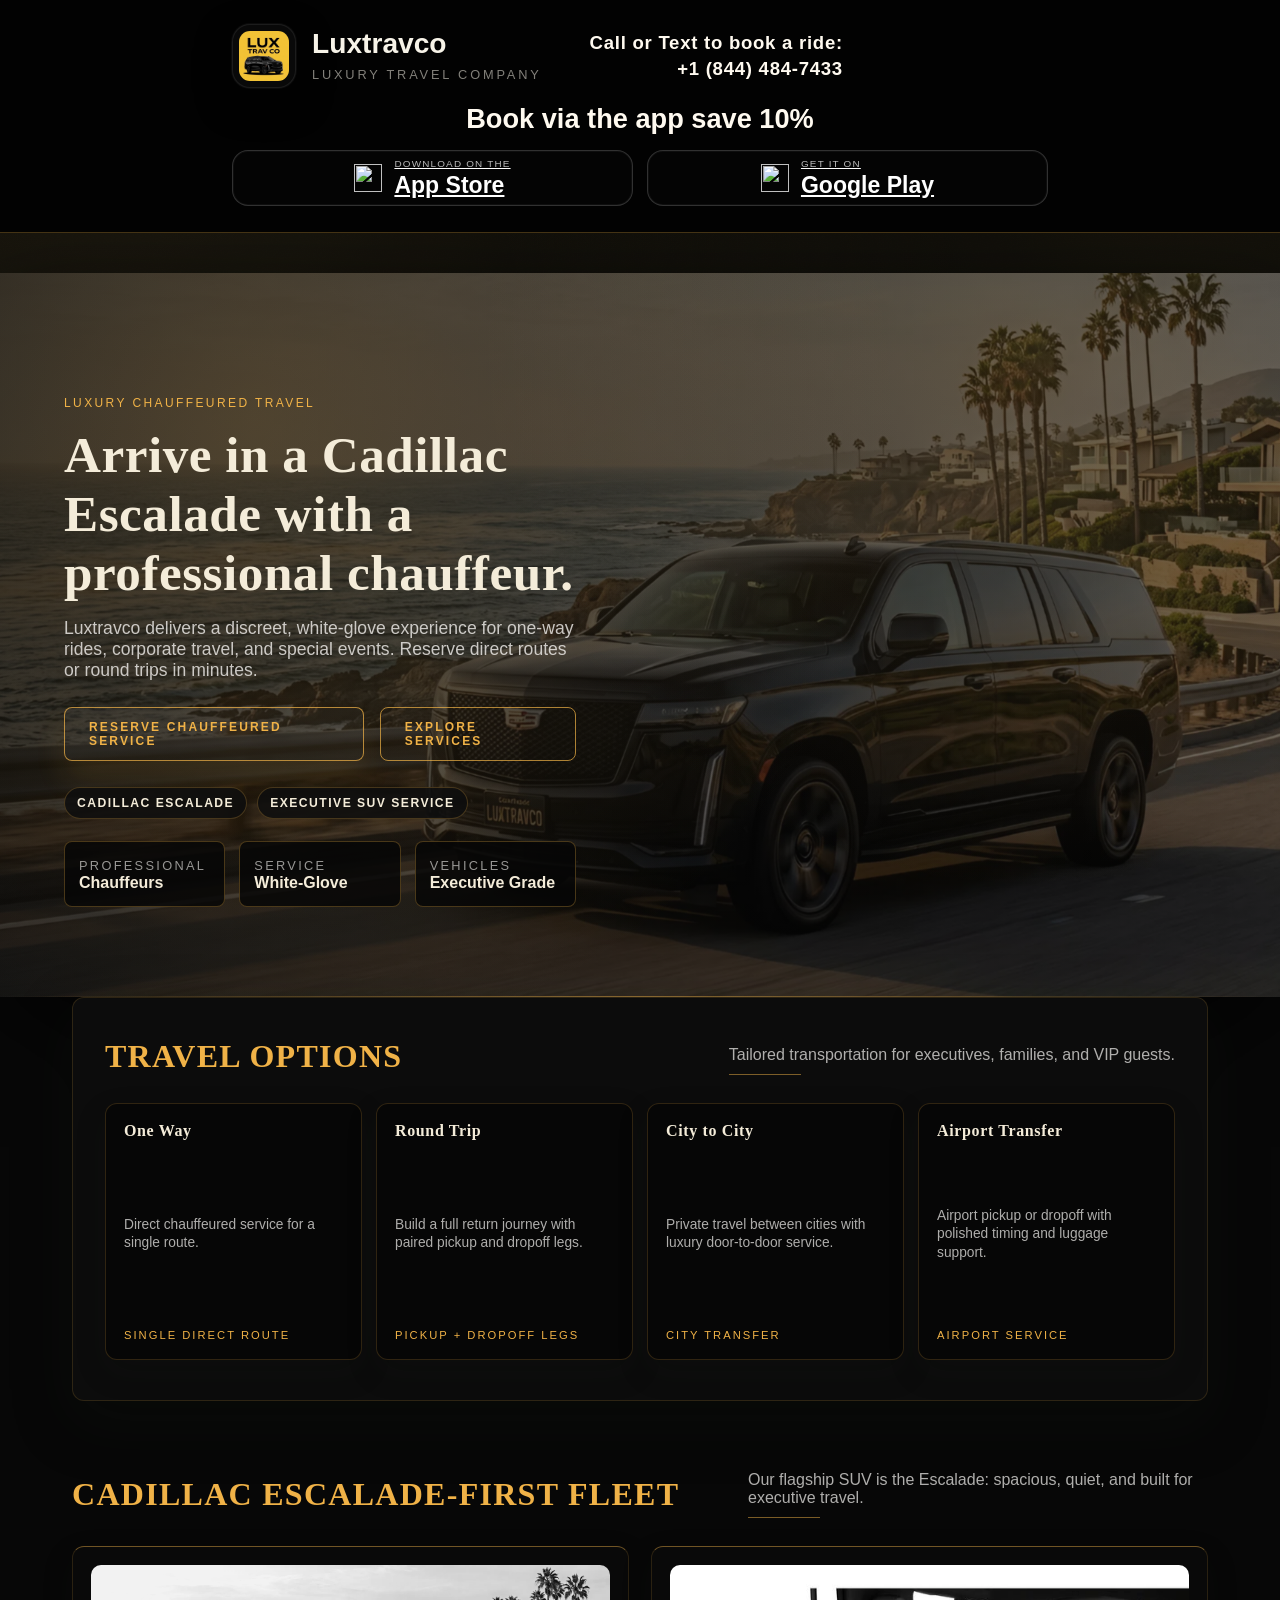
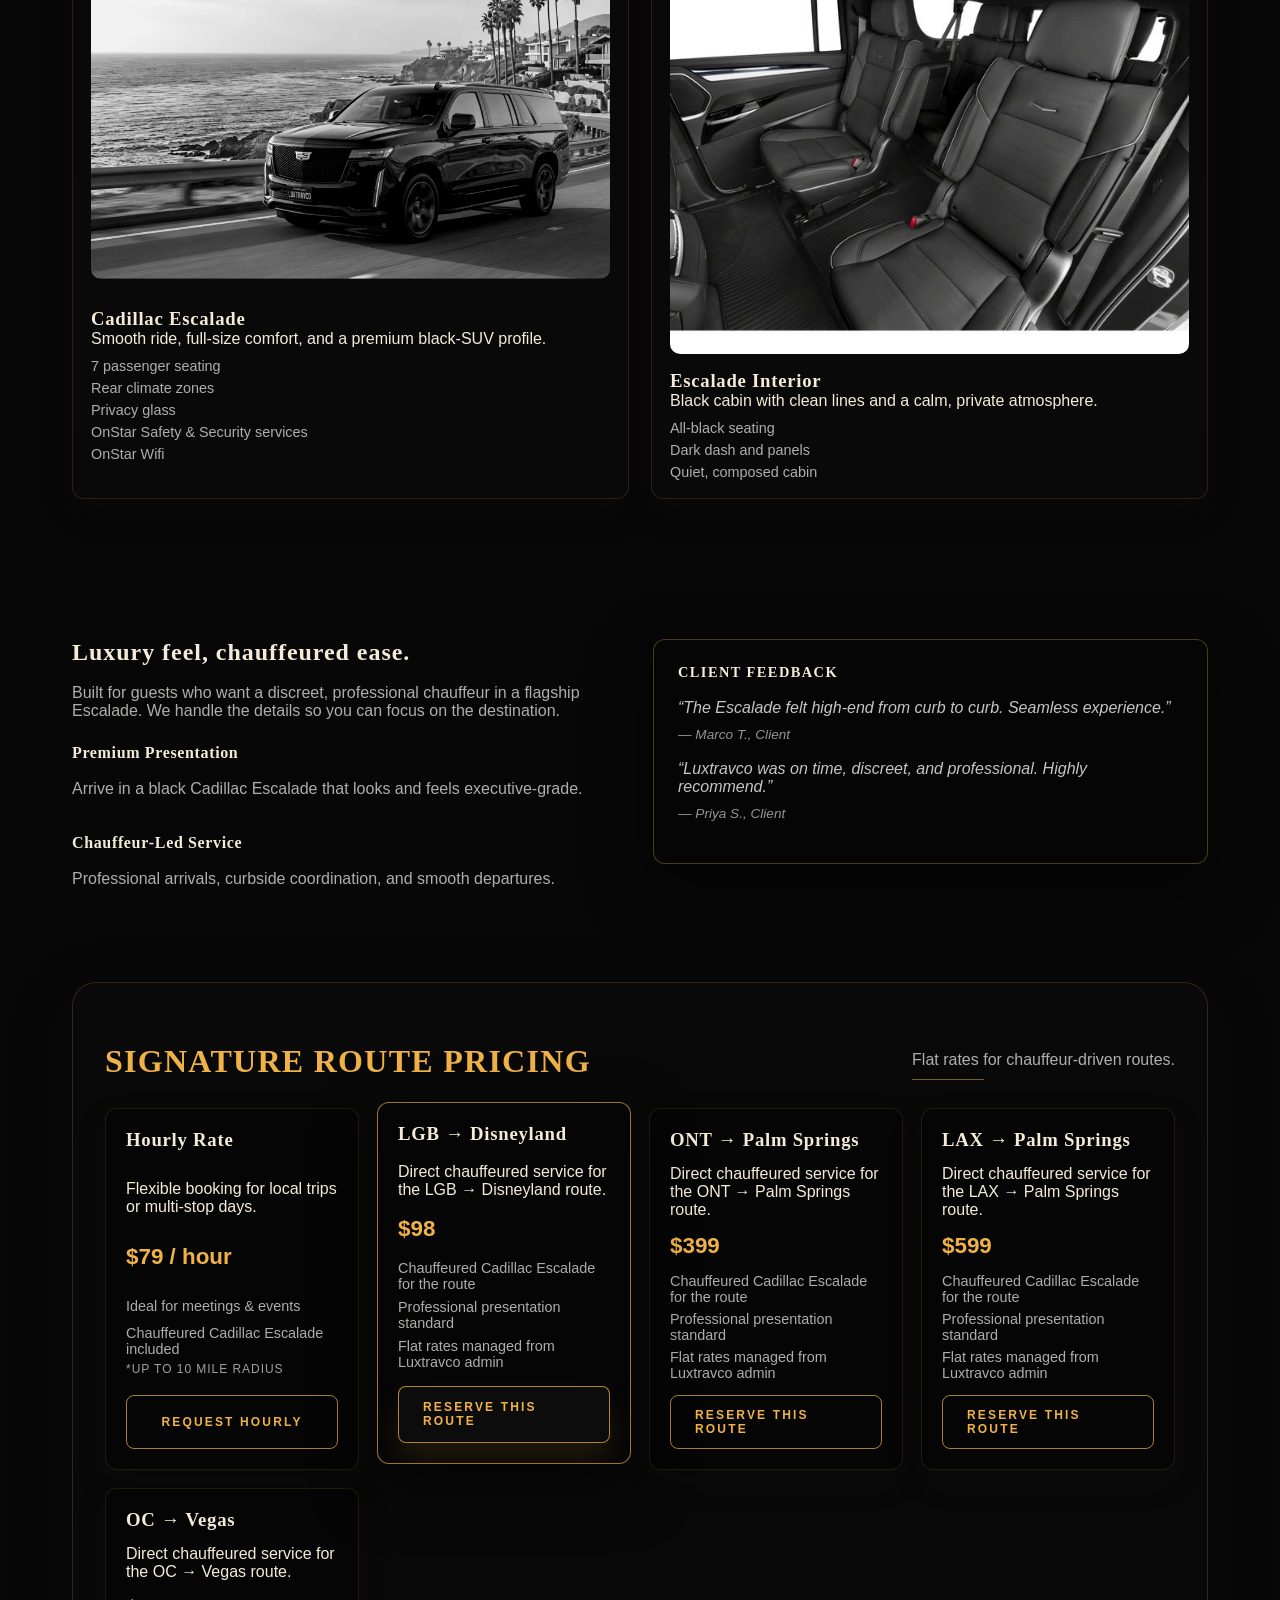
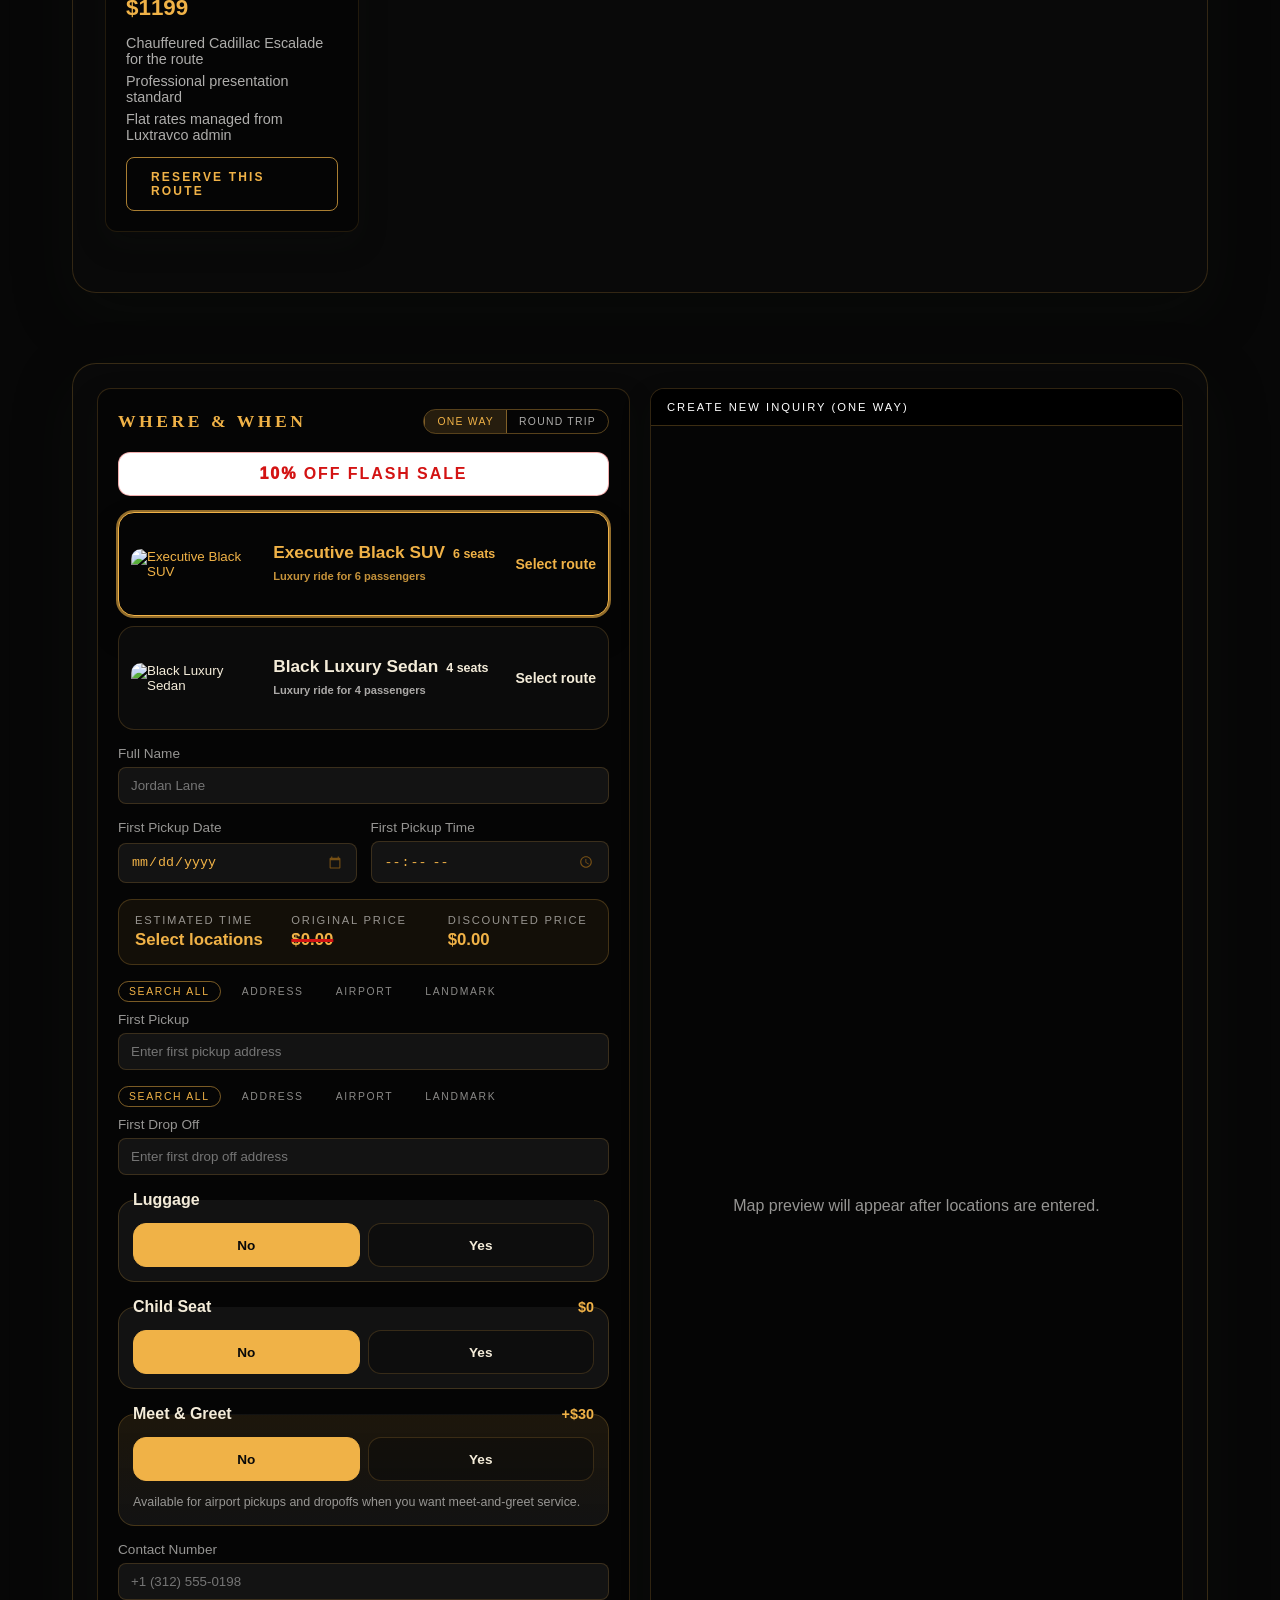
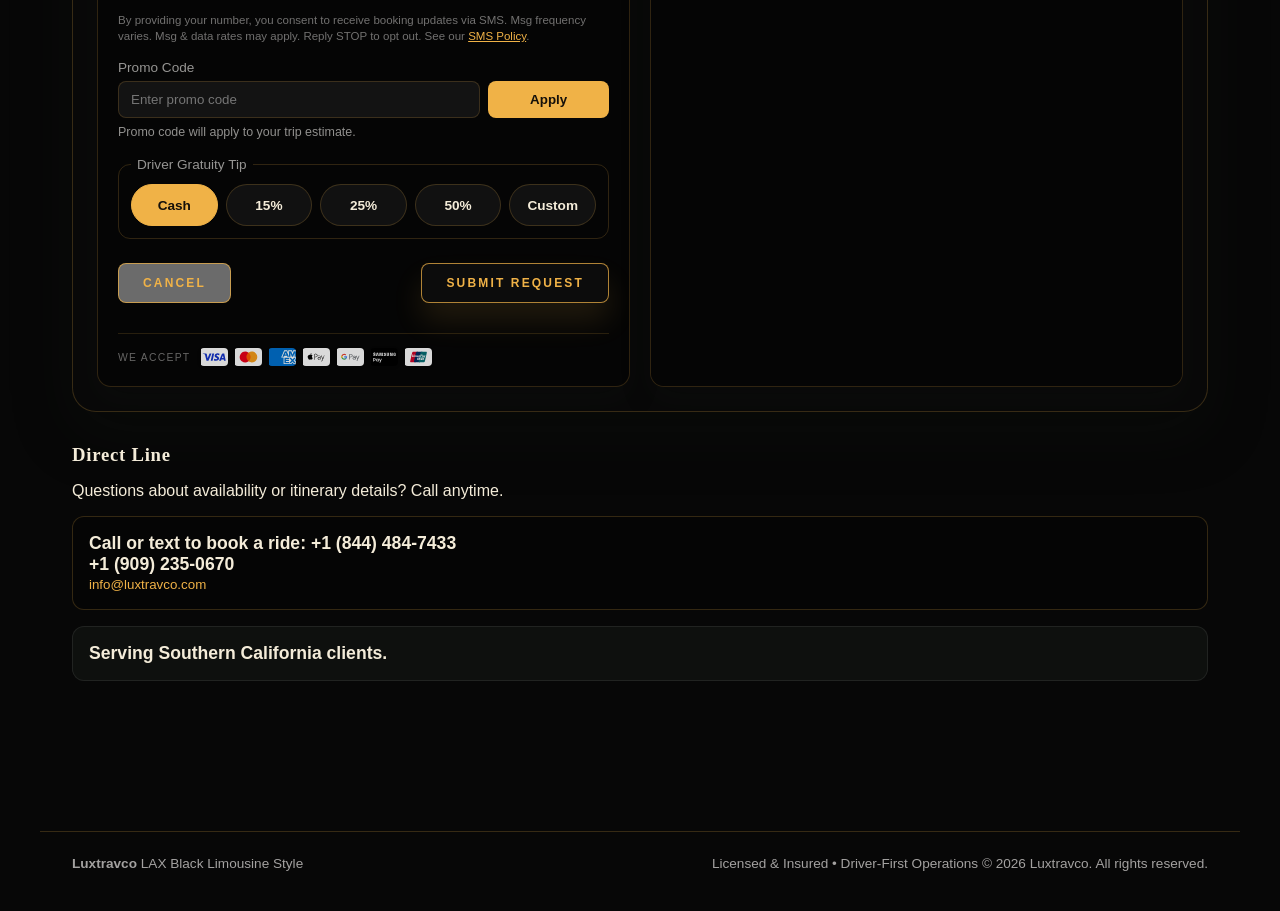
==== commit 2a263946: "Add files via upload" ====
--- a/index.html
+++ b/index.html
@@ -48,7 +48,7 @@
           </div>
         </div>
         <a class="app-brand-phone" href="tel:+18444847433">
-          <span>Luxtravco Toll Free Number:</span>
+          <span>Call or Text to book a ride:</span>
           <strong>+1 (844) 484-7433</strong>
         </a>
       </div>
@@ -510,7 +510,7 @@
         <h3>Direct Line</h3>
         <p>Questions about availability or itinerary details? Call anytime.</p>
         <div class="contact-card">
-          <span><strong>Luxtravco Toll Free Number: +1 (844) 484-7433</strong></span>
+          <span><strong>Call or text to book a ride: +1 (844) 484-7433</strong></span>
           <span>+1 (909) 235‑0670</span>
           <small>
             <a href="mailto:info@luxtravco.com">info@luxtravco.com</a>
--- a/styles.css
+++ b/styles.css
@@ -117,7 +117,7 @@
 .app-brand-phone {
   display: block;
   flex: 0 0 auto;
-  color: #f0b247;
+  color: #fffaf0;
   font-size: clamp(0.9rem, 1.45vw, 1.18rem);
   letter-spacing: 0.04em;
   font-weight: 800;
@@ -136,6 +136,10 @@
 
 .app-brand-phone:hover {
   text-decoration: underline;
+}
+
+.toll-free-number {
+  color: #fffaf0;
 }
 
 .app-brand {
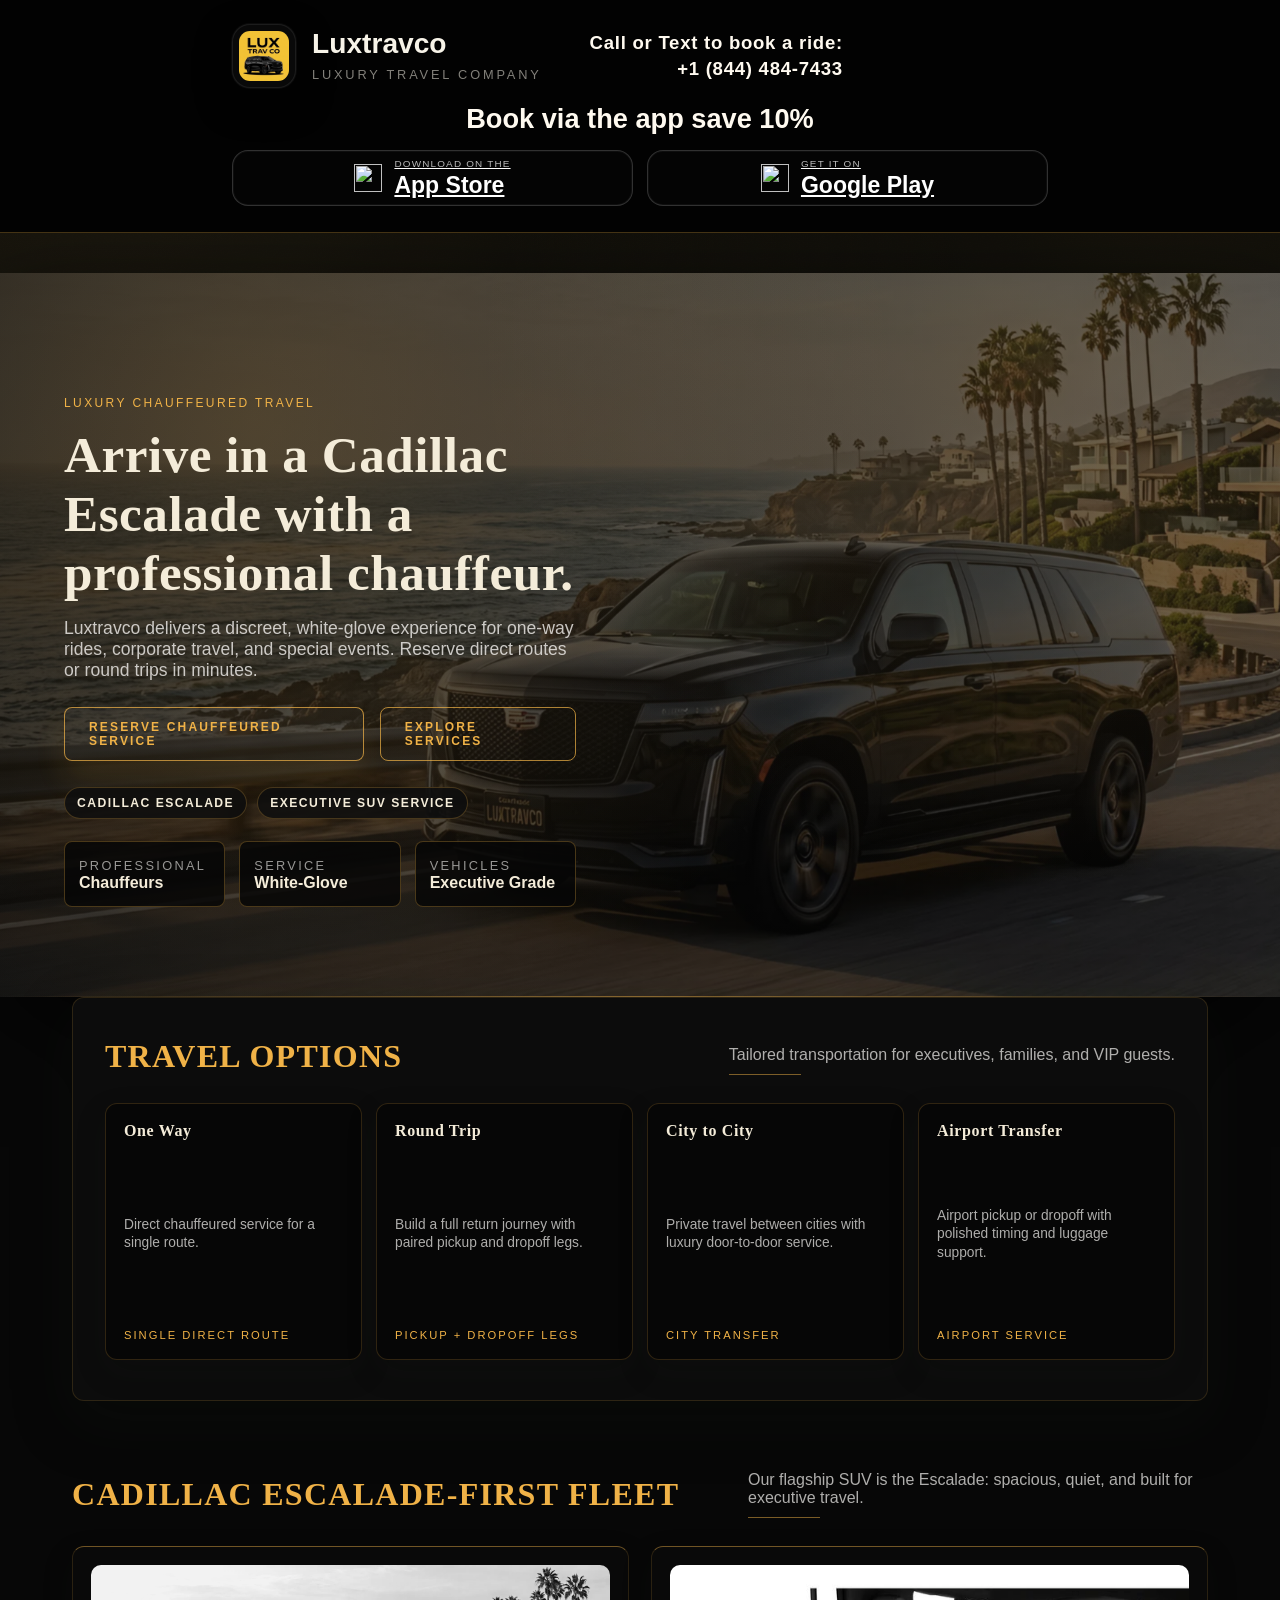
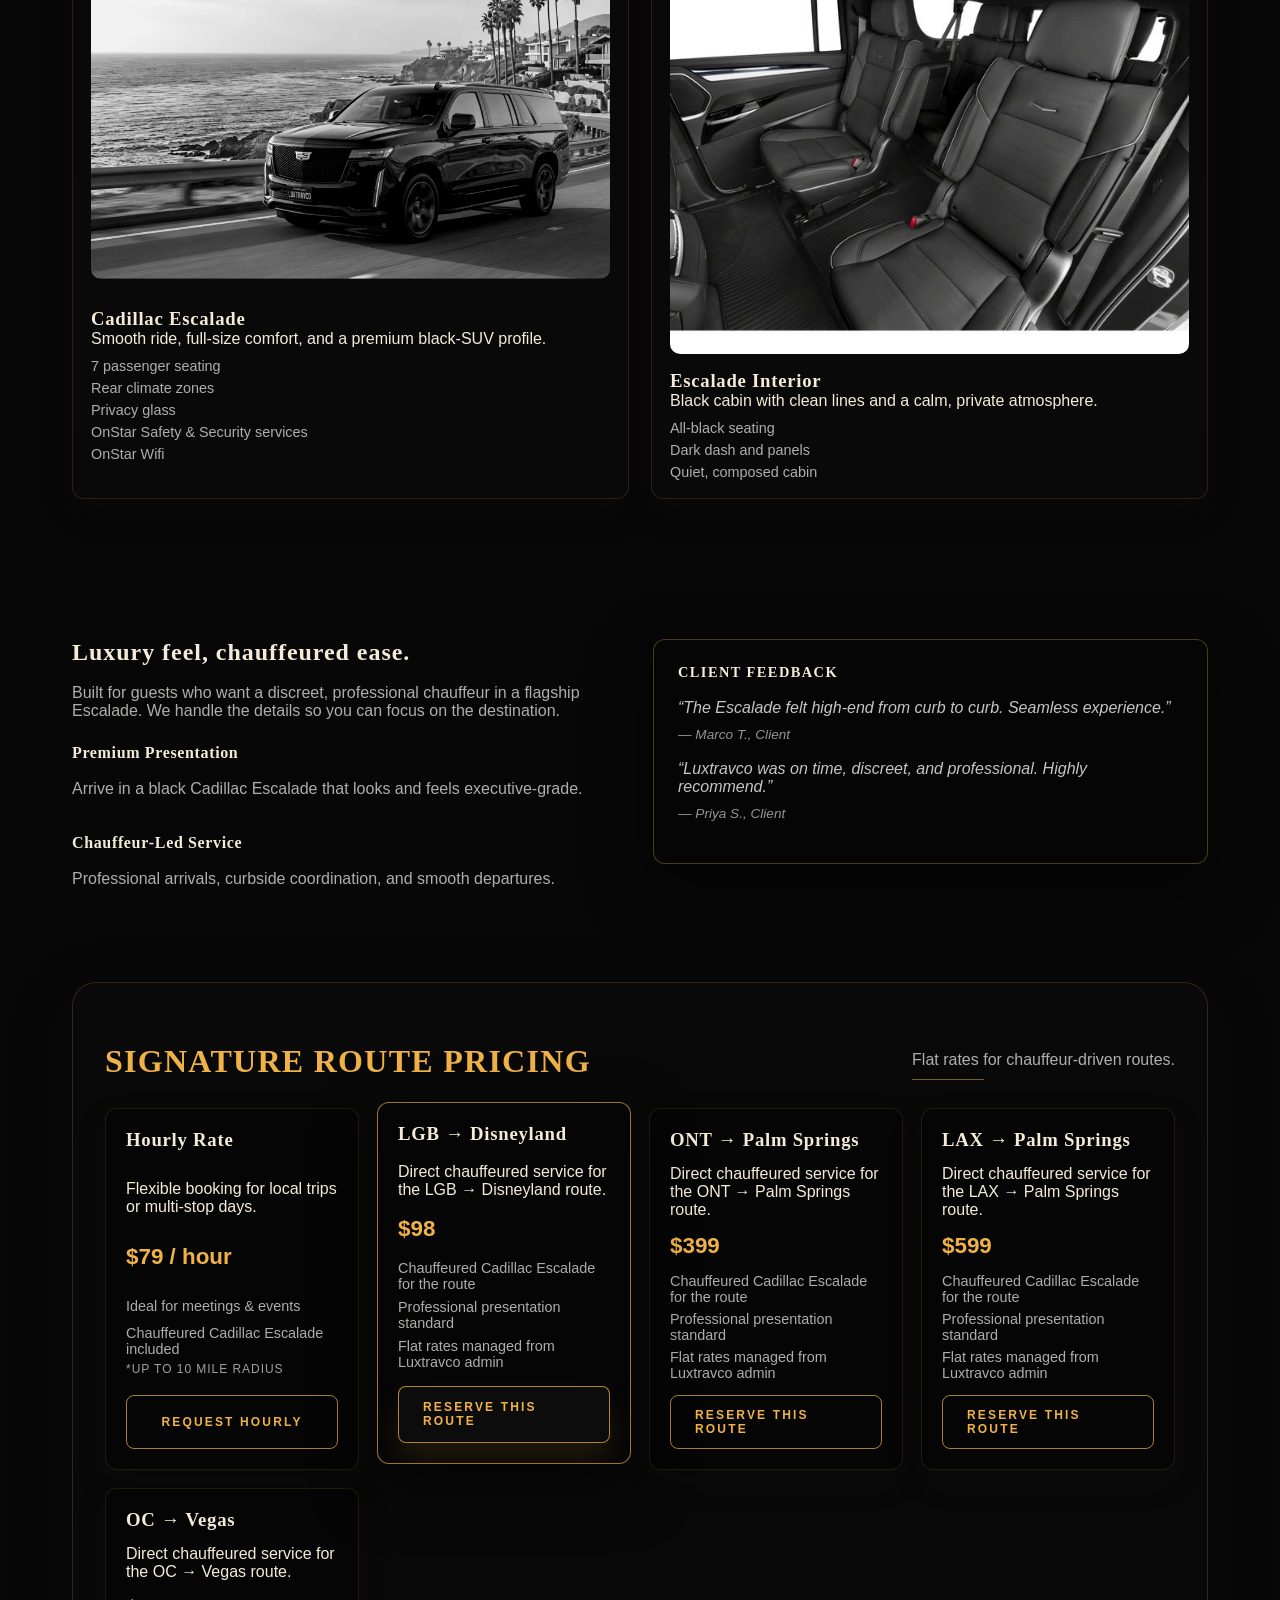
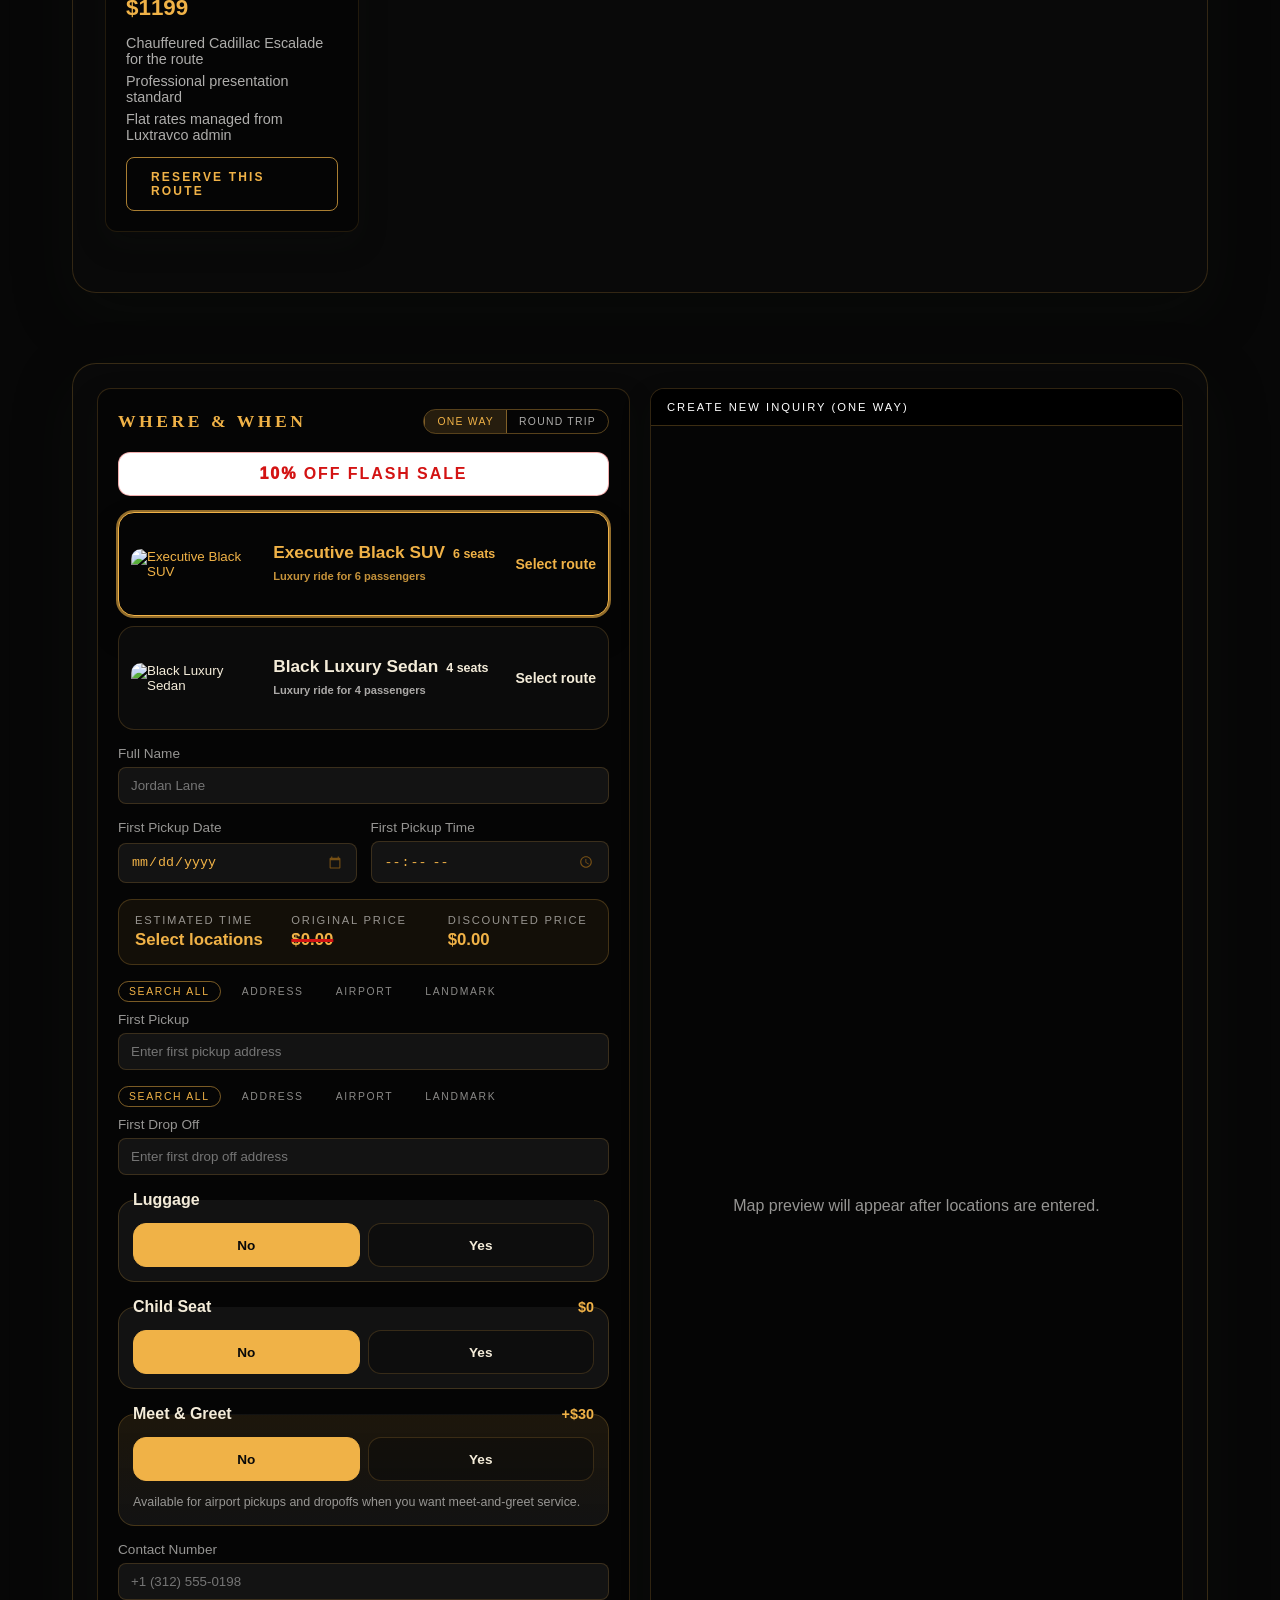
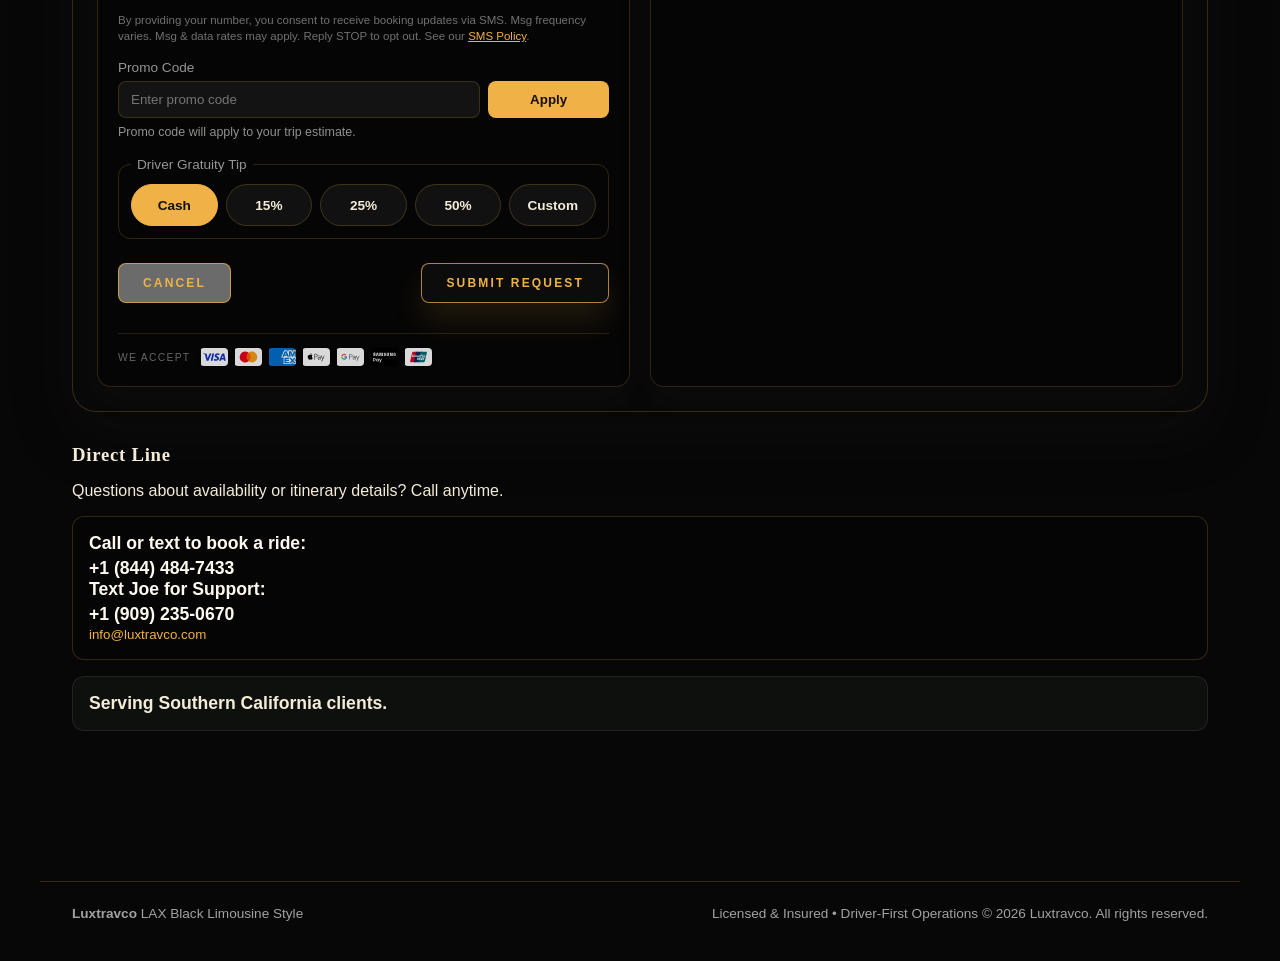
==== commit d2c4f4f3: "Add files via upload" ====
--- a/index.html
+++ b/index.html
@@ -510,8 +510,14 @@
         <h3>Direct Line</h3>
         <p>Questions about availability or itinerary details? Call anytime.</p>
         <div class="contact-card">
-          <span><strong>Call or text to book a ride: +1 (844) 484-7433</strong></span>
-          <span>+1 (909) 235‑0670</span>
+          <span class="toll-free-number">
+            <strong>Call or text to book a ride:</strong>
+            <strong>+1 (844) 484-7433</strong>
+          </span>
+          <span class="support-number">
+            <strong>Text Joe for Support:</strong>
+            <strong>+1 (909) 235‑0670</strong>
+          </span>
           <small>
             <a href="mailto:info@luxtravco.com">info@luxtravco.com</a>
           </small>
--- a/styles.css
+++ b/styles.css
@@ -142,6 +142,26 @@
   color: #fffaf0;
 }
 
+.toll-free-number strong {
+  display: block;
+}
+
+.toll-free-number strong + strong {
+  margin-top: 4px;
+}
+
+.support-number {
+  color: #fffaf0;
+}
+
+.support-number strong {
+  display: block;
+}
+
+.support-number strong + strong {
+  margin-top: 4px;
+}
+
 .app-brand {
   display: flex;
   align-items: center;
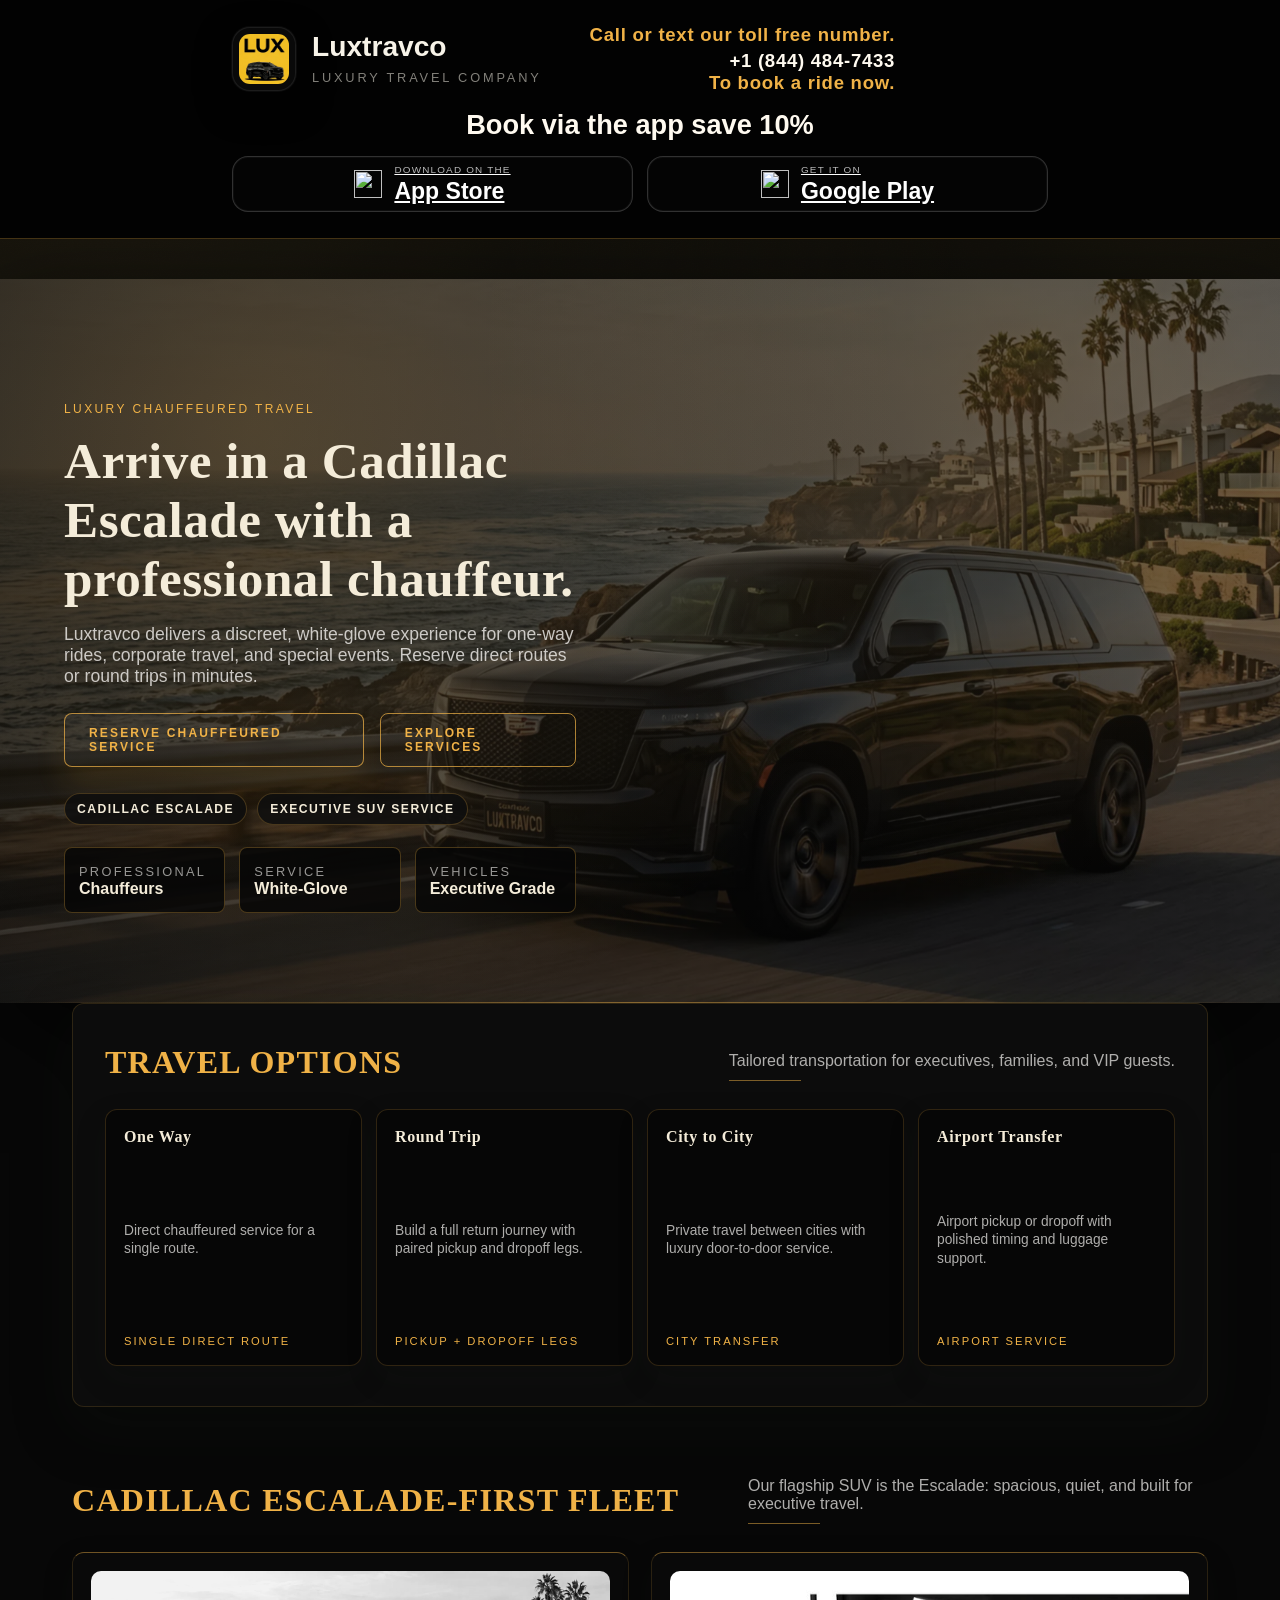
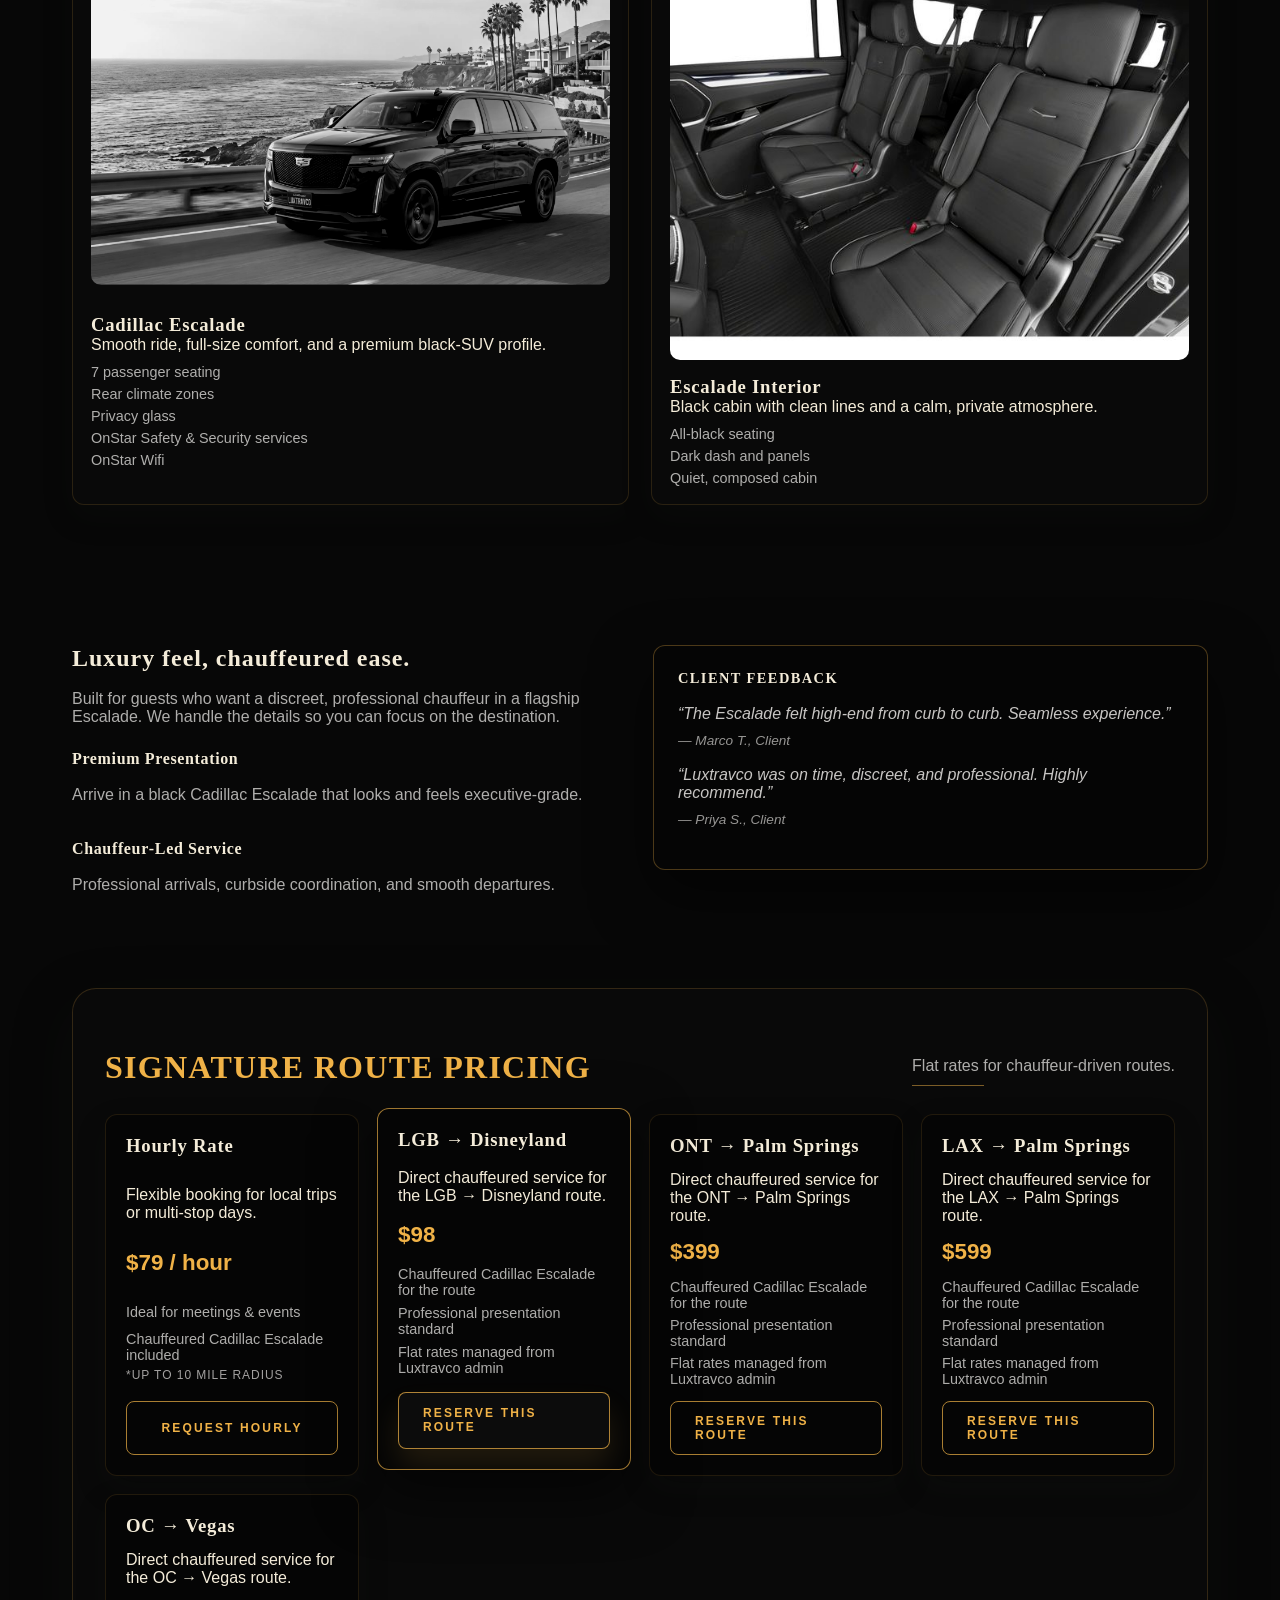
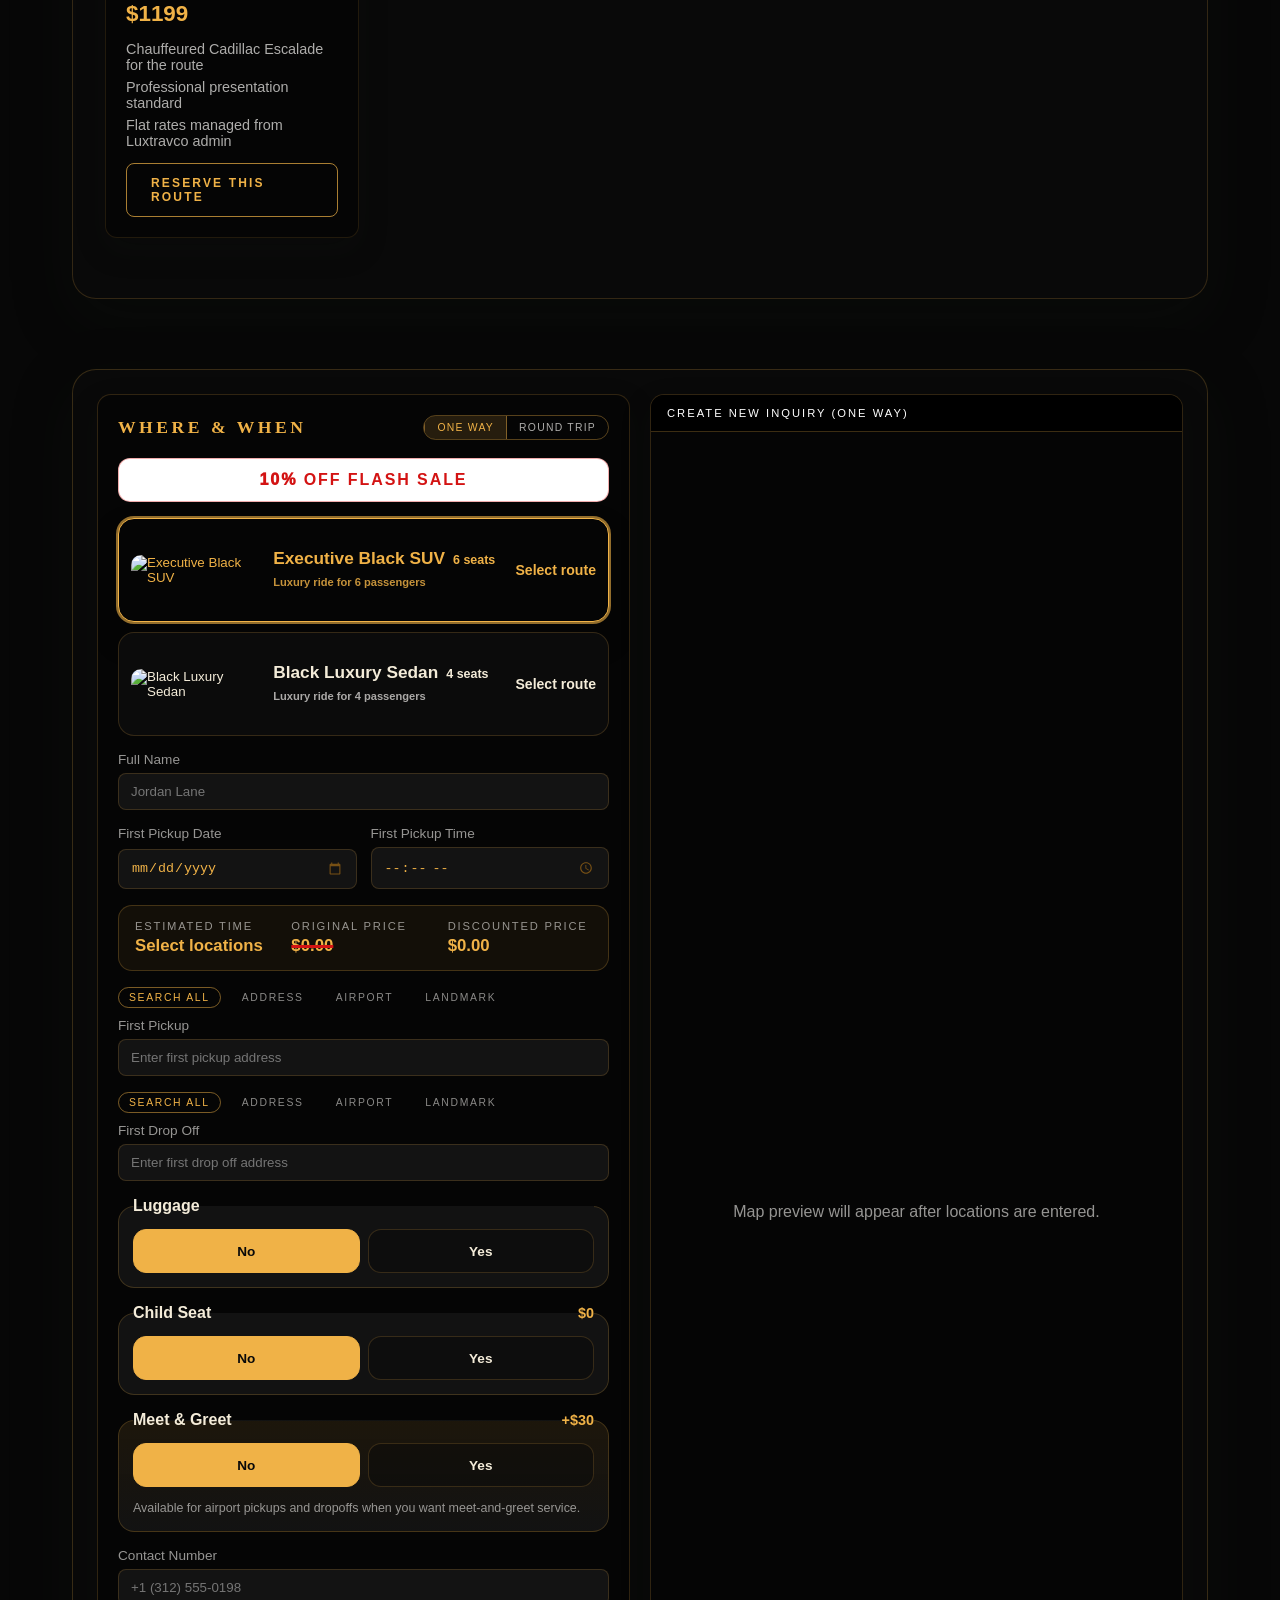
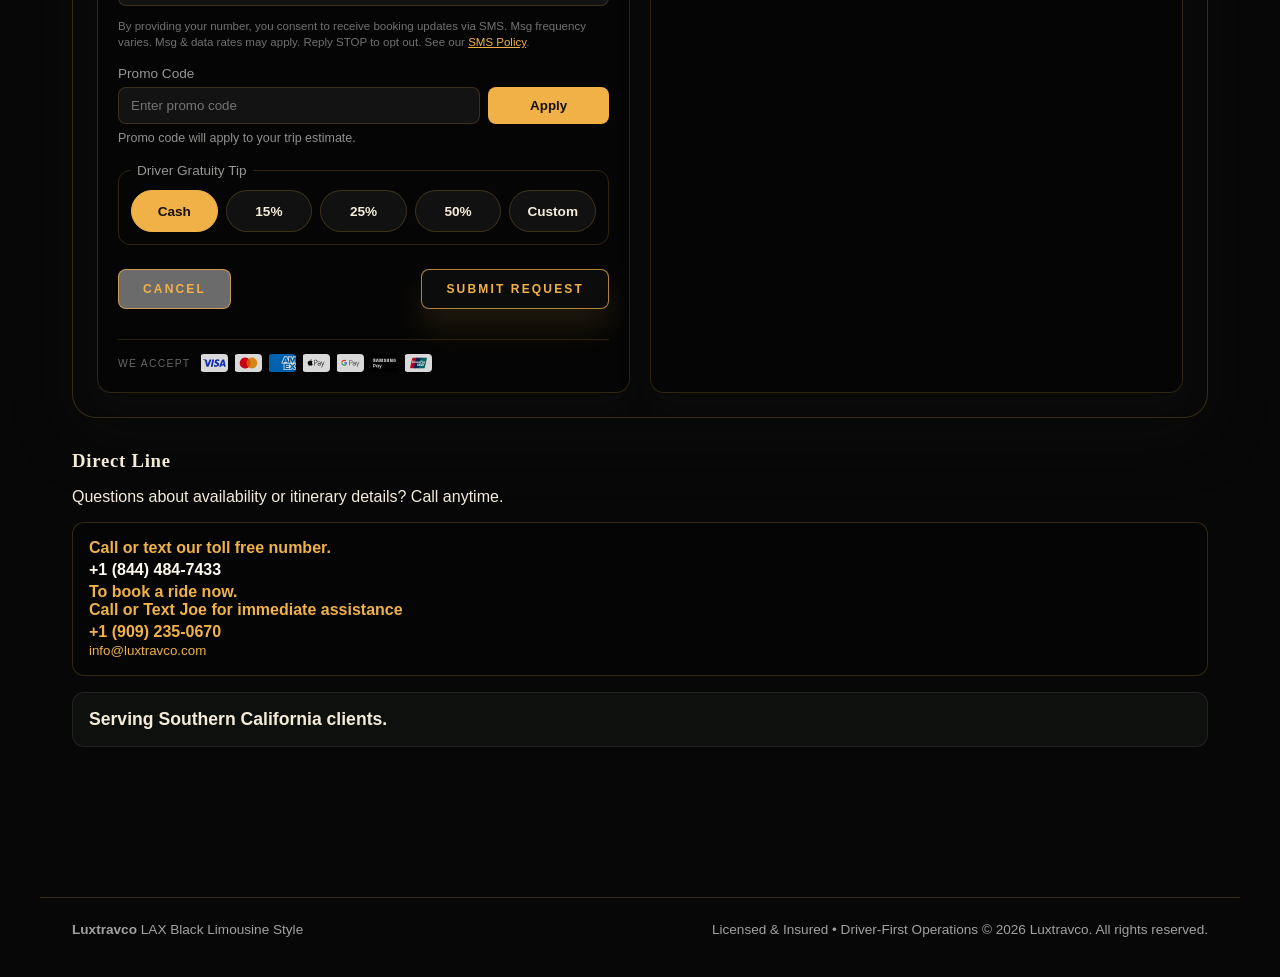
==== commit d9339e6b: "Add files via upload" ====
--- a/index.html
+++ b/index.html
@@ -48,8 +48,9 @@
           </div>
         </div>
         <a class="app-brand-phone" href="tel:+18444847433">
-          <span>Call or Text to book a ride:</span>
+          <span>Call or text our toll free number.</span>
           <strong>+1 (844) 484-7433</strong>
+          <span>To book a ride now.</span>
         </a>
       </div>
       <p class="app-promo-title">Book via the app save 10%</p>
@@ -510,14 +511,15 @@
         <h3>Direct Line</h3>
         <p>Questions about availability or itinerary details? Call anytime.</p>
         <div class="contact-card">
-          <span class="toll-free-number">
-            <strong>Call or text to book a ride:</strong>
+          <a class="toll-free-number" href="tel:+18444847433">
+            <strong>Call or text our toll free number.</strong>
             <strong>+1 (844) 484-7433</strong>
-          </span>
-          <span class="support-number">
-            <strong>Text Joe for Support:</strong>
+            <strong>To book a ride now.</strong>
+          </a>
+          <a class="support-number" href="tel:+19092350670">
+            <strong>Call or Text Joe for immediate assistance</strong>
             <strong>+1 (909) 235‑0670</strong>
-          </span>
+          </a>
           <small>
             <a href="mailto:info@luxtravco.com">info@luxtravco.com</a>
           </small>
--- a/styles.css
+++ b/styles.css
@@ -130,6 +130,14 @@
   display: block;
 }
 
+.app-brand-phone span {
+  color: #f0b247;
+}
+
+.app-brand-phone strong {
+  color: #fffaf0;
+}
+
 .app-brand-phone strong {
   margin-top: 4px;
 }
@@ -140,6 +148,7 @@
 
 .toll-free-number {
   color: #fffaf0;
+  text-decoration: none;
 }
 
 .toll-free-number strong {
@@ -150,8 +159,17 @@
   margin-top: 4px;
 }
 
+.toll-free-number strong:nth-child(odd) {
+  color: #f0b247;
+}
+
+.toll-free-number strong:nth-child(even) {
+  color: #fffaf0;
+}
+
 .support-number {
-  color: #fffaf0;
+  color: #f0b247;
+  text-decoration: none;
 }
 
 .support-number strong {
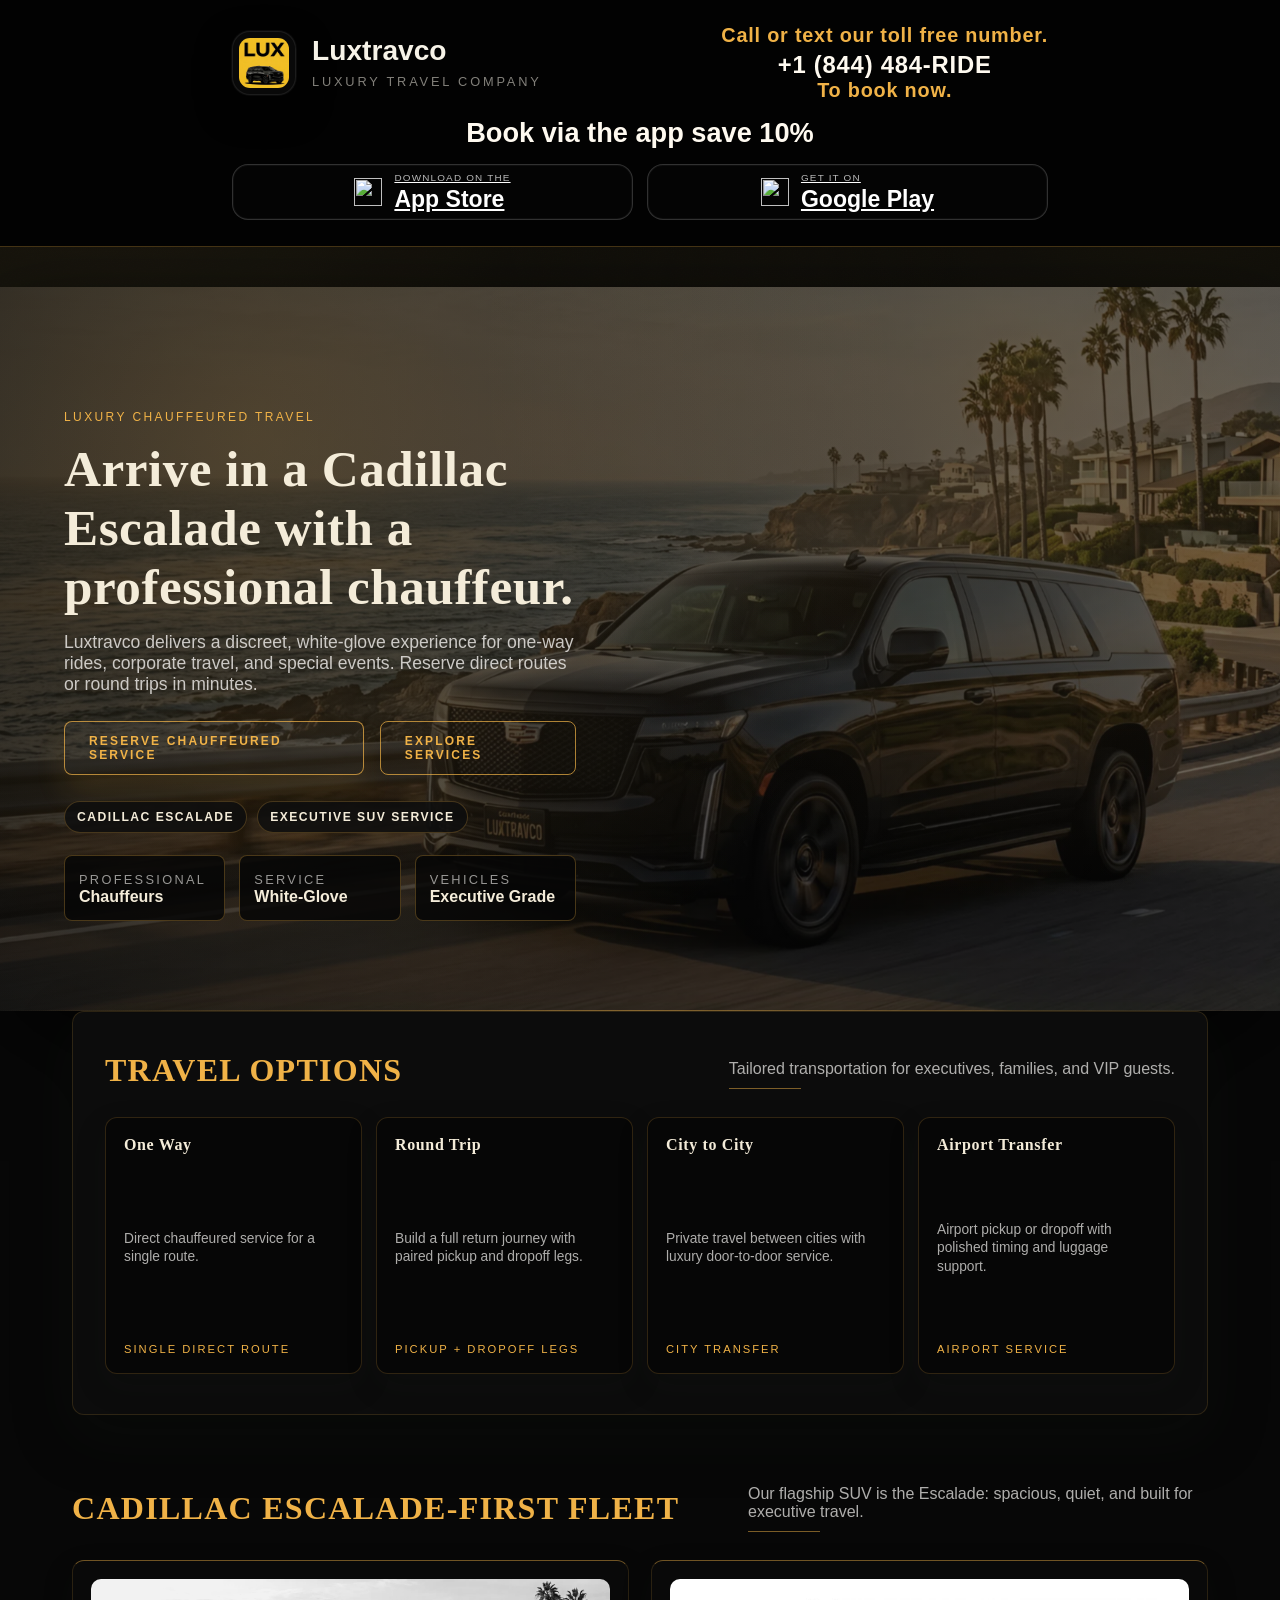
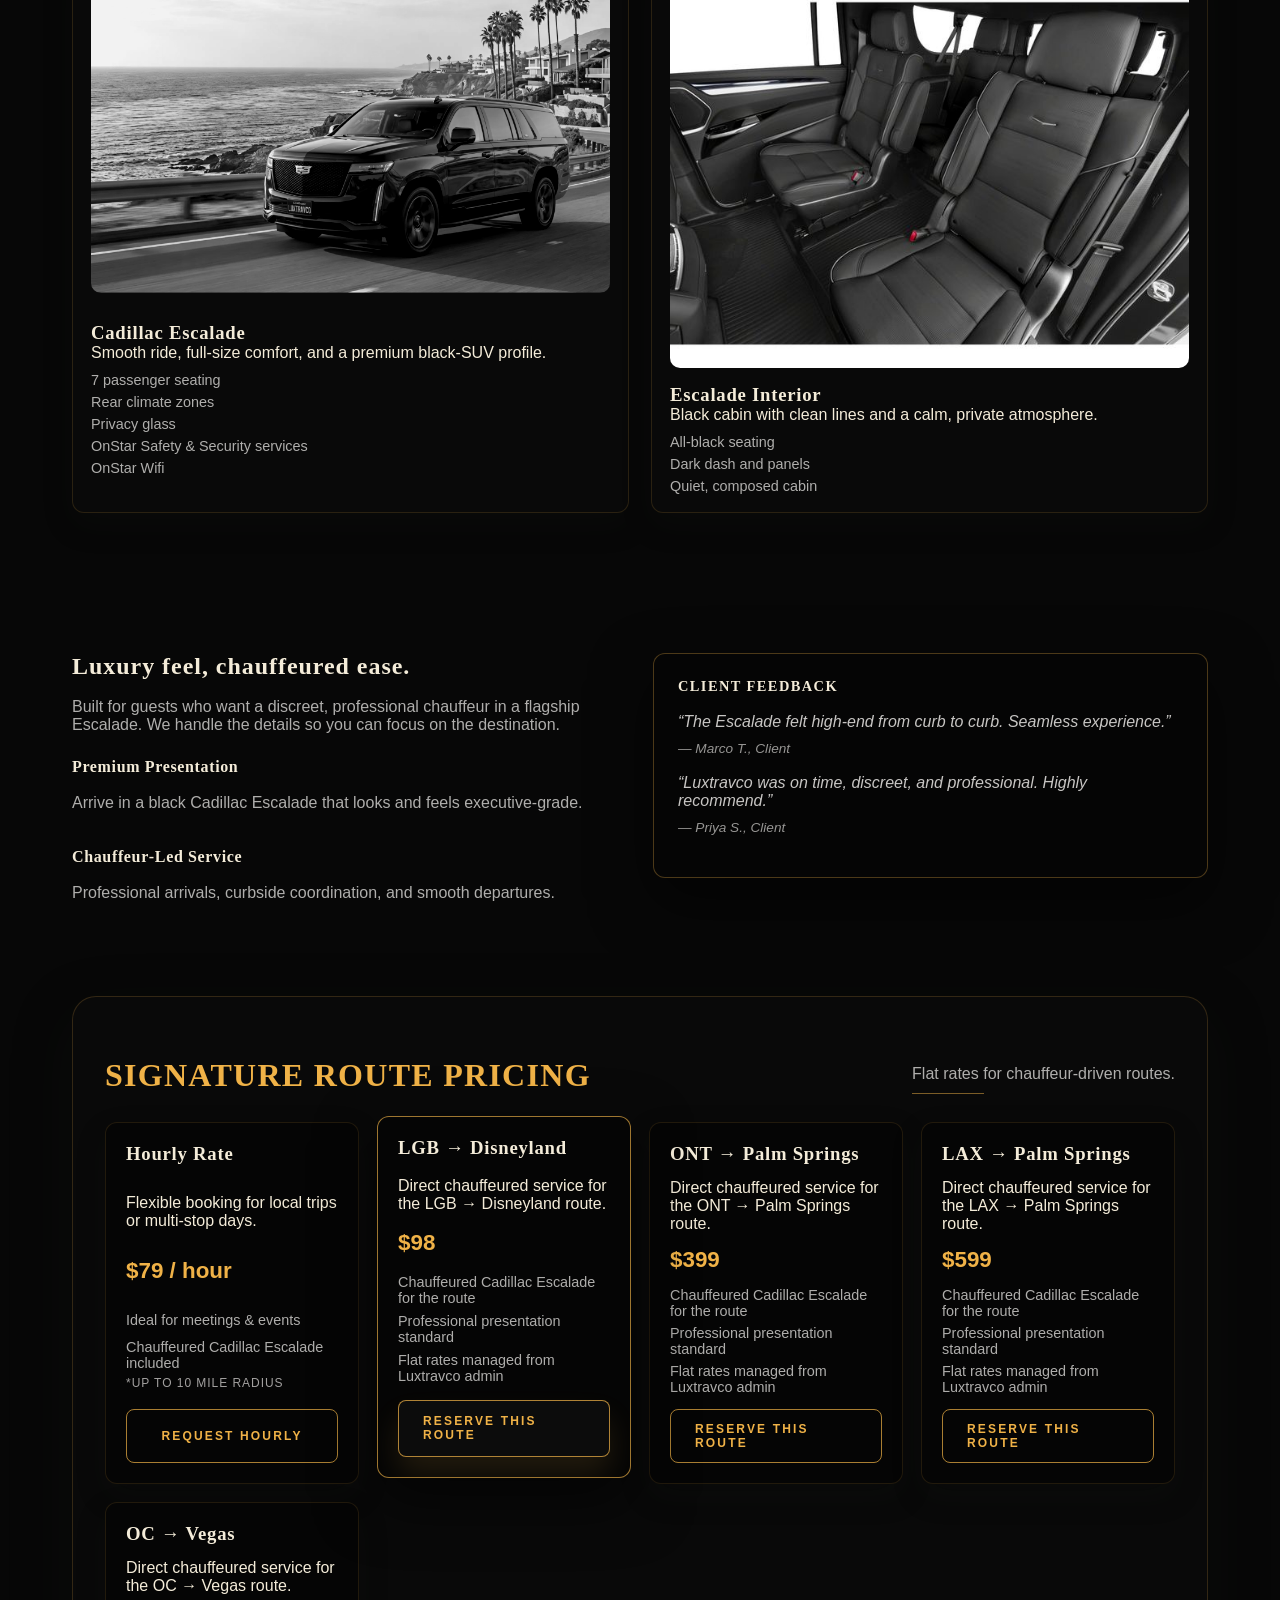
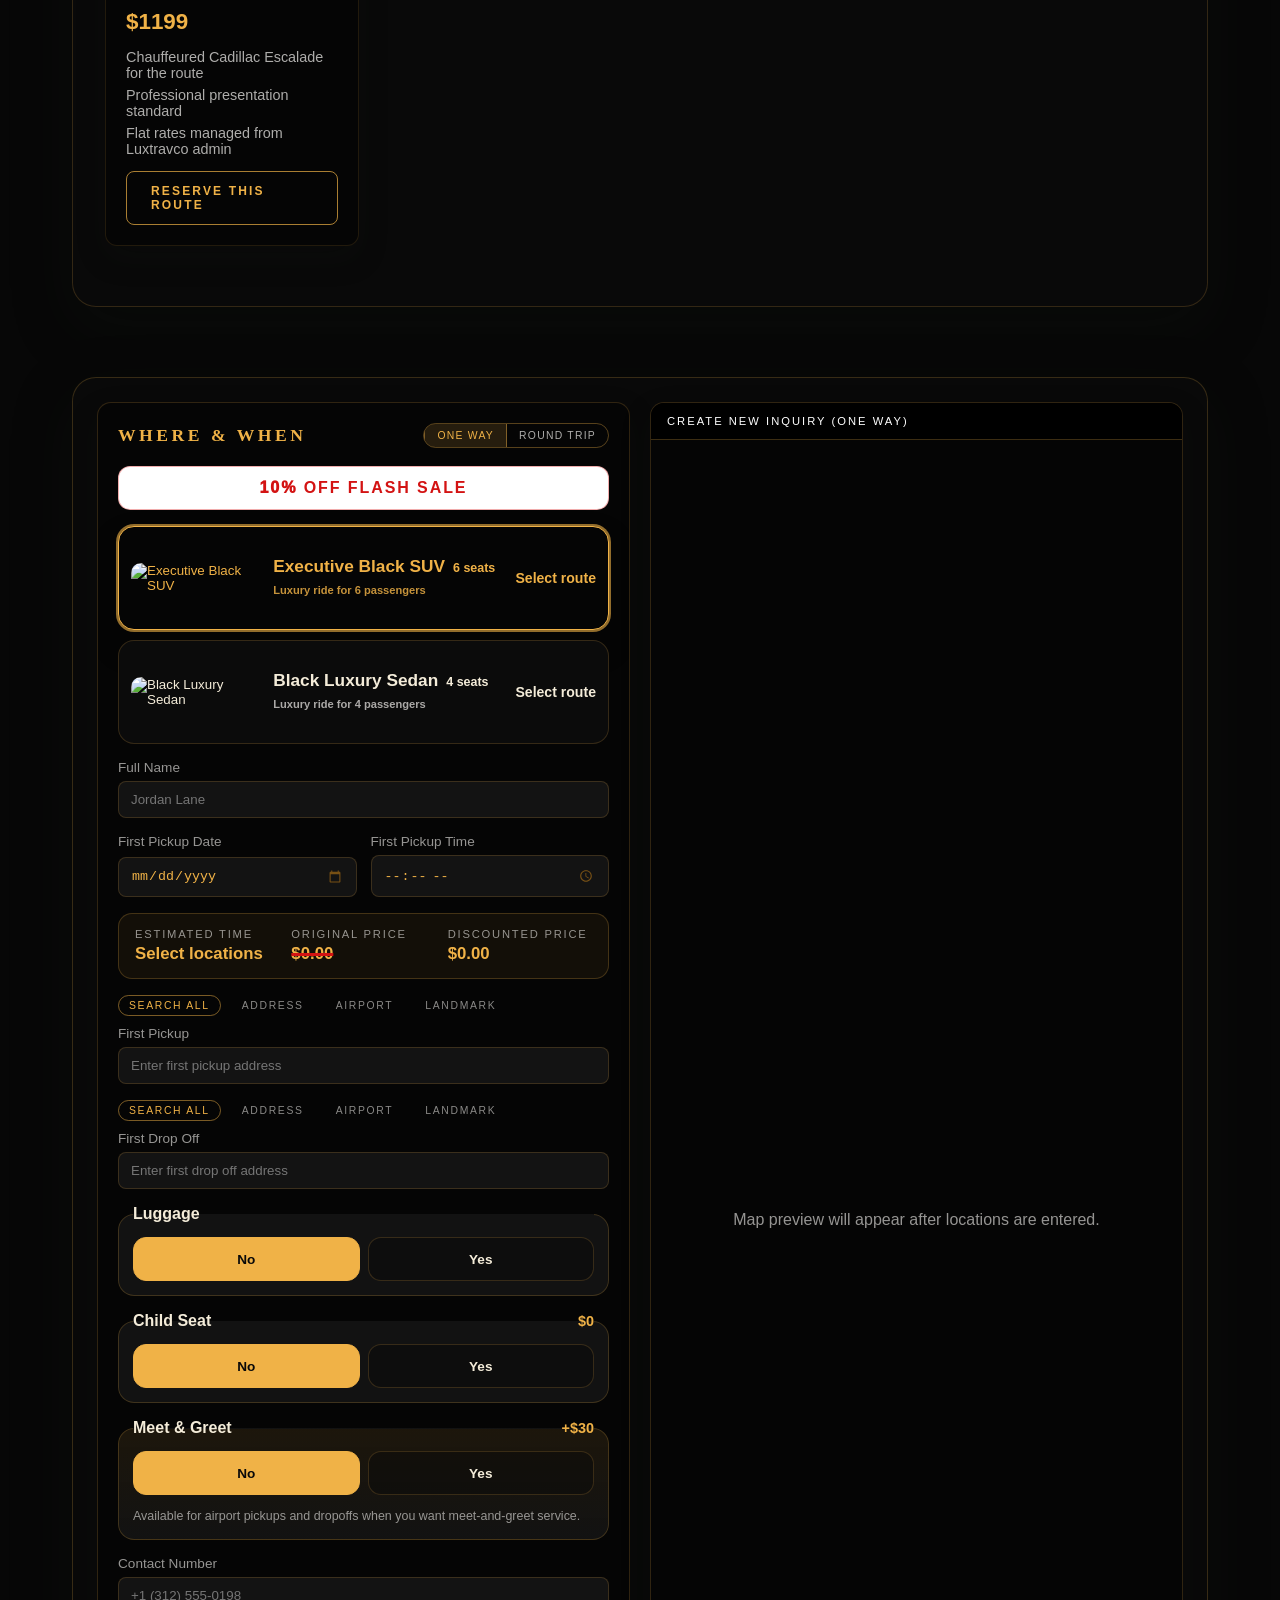
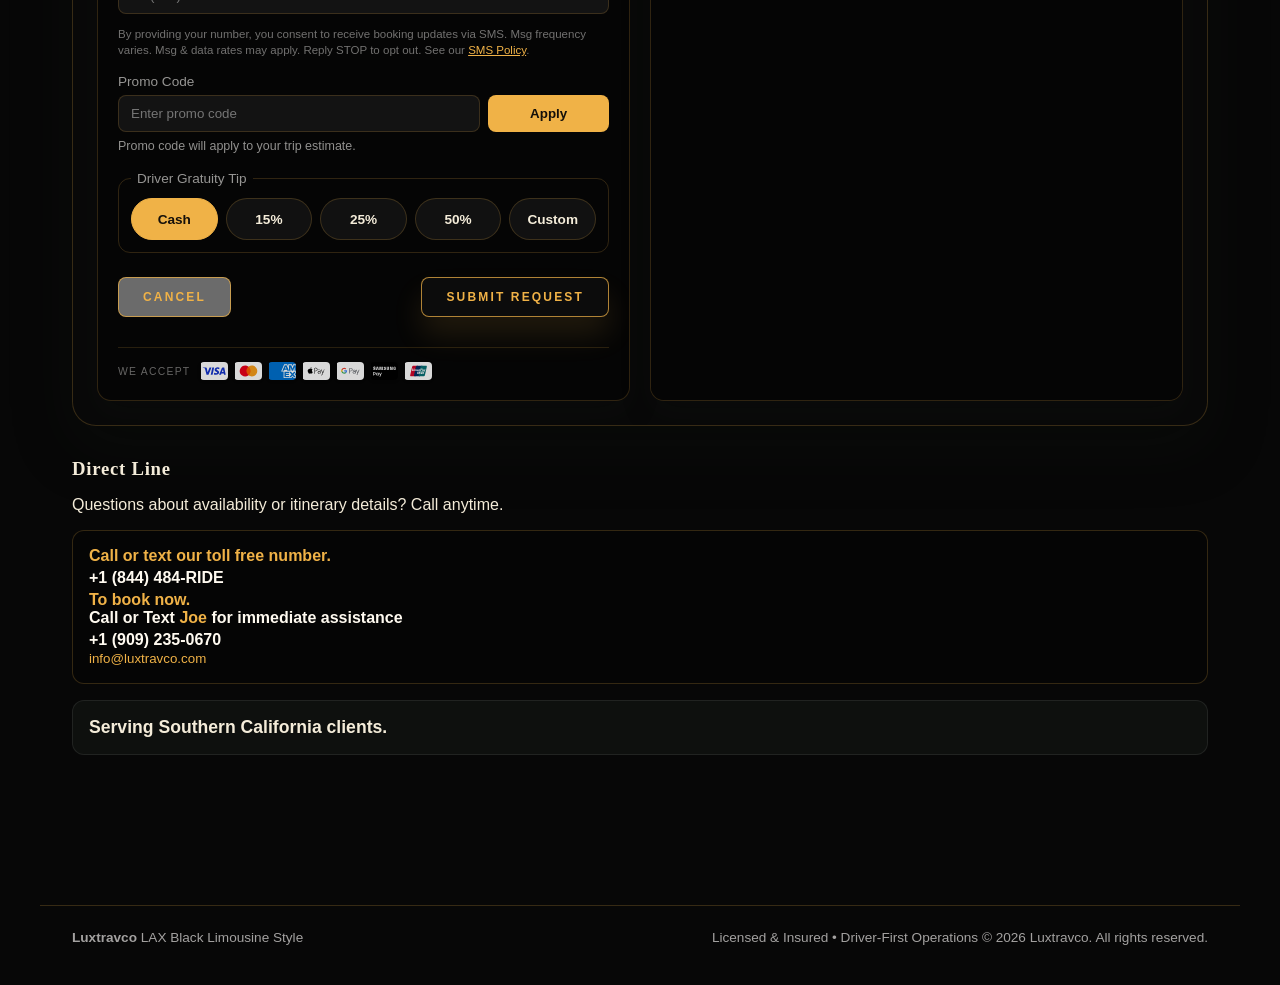
==== commit ad10acb6: "Add files via upload" ====
--- a/index.html
+++ b/index.html
@@ -49,8 +49,8 @@
         </div>
         <a class="app-brand-phone" href="tel:+18444847433">
           <span>Call or text our toll free number.</span>
-          <strong>+1 (844) 484-7433</strong>
-          <span>To book a ride now.</span>
+          <strong>+1 (844) 484-<em>RIDE</em></strong>
+          <span>To book now.</span>
         </a>
       </div>
       <p class="app-promo-title">Book via the app save 10%</p>
@@ -513,11 +513,11 @@
         <div class="contact-card">
           <a class="toll-free-number" href="tel:+18444847433">
             <strong>Call or text our toll free number.</strong>
-            <strong>+1 (844) 484-7433</strong>
-            <strong>To book a ride now.</strong>
+            <strong>+1 (844) 484-RIDE</strong>
+            <strong>To book now.</strong>
           </a>
           <a class="support-number" href="tel:+19092350670">
-            <strong>Call or Text Joe for immediate assistance</strong>
+            <strong>Call or Text <em>Joe</em> for immediate assistance</strong>
             <strong>+1 (909) 235‑0670</strong>
           </a>
           <small>
--- a/styles.css
+++ b/styles.css
@@ -117,12 +117,12 @@
 .app-brand-phone {
   display: block;
   flex: 0 0 auto;
-  color: #fffaf0;
-  font-size: clamp(0.9rem, 1.45vw, 1.18rem);
+  color: #f0b247;
+  font-size: clamp(1rem, 1.55vw, 1.3rem);
   letter-spacing: 0.04em;
   font-weight: 800;
   text-decoration: none;
-  text-align: right;
+  text-align: center;
 }
 
 .app-brand-phone span,
@@ -136,6 +136,12 @@
 
 .app-brand-phone strong {
   color: #fffaf0;
+  font-size: 1.2em;
+}
+
+.app-brand-phone em {
+  color: #fffaf0;
+  font-style: normal;
 }
 
 .app-brand-phone strong {
@@ -168,8 +174,13 @@
 }
 
 .support-number {
+  color: #fffaf0;
+  text-decoration: none;
+}
+
+.support-number em {
   color: #f0b247;
-  text-decoration: none;
+  font-style: normal;
 }
 
 .support-number strong {
@@ -180,6 +191,16 @@
   margin-top: 4px;
 }
 
+.contact-card a.support-number,
+.contact-card a.support-number strong {
+  color: #fffaf0;
+}
+
+.contact-card a.support-number em {
+  color: #f0b247;
+  font-style: normal;
+}
+
 .app-brand {
   display: flex;
   align-items: center;
@@ -189,8 +210,8 @@
 .app-promo-top {
   display: flex;
   align-items: center;
-  justify-content: flex-start;
-  gap: 48px;
+  justify-content: space-between;
+  gap: 28px;
 }
 
 .app-brand-logo {
